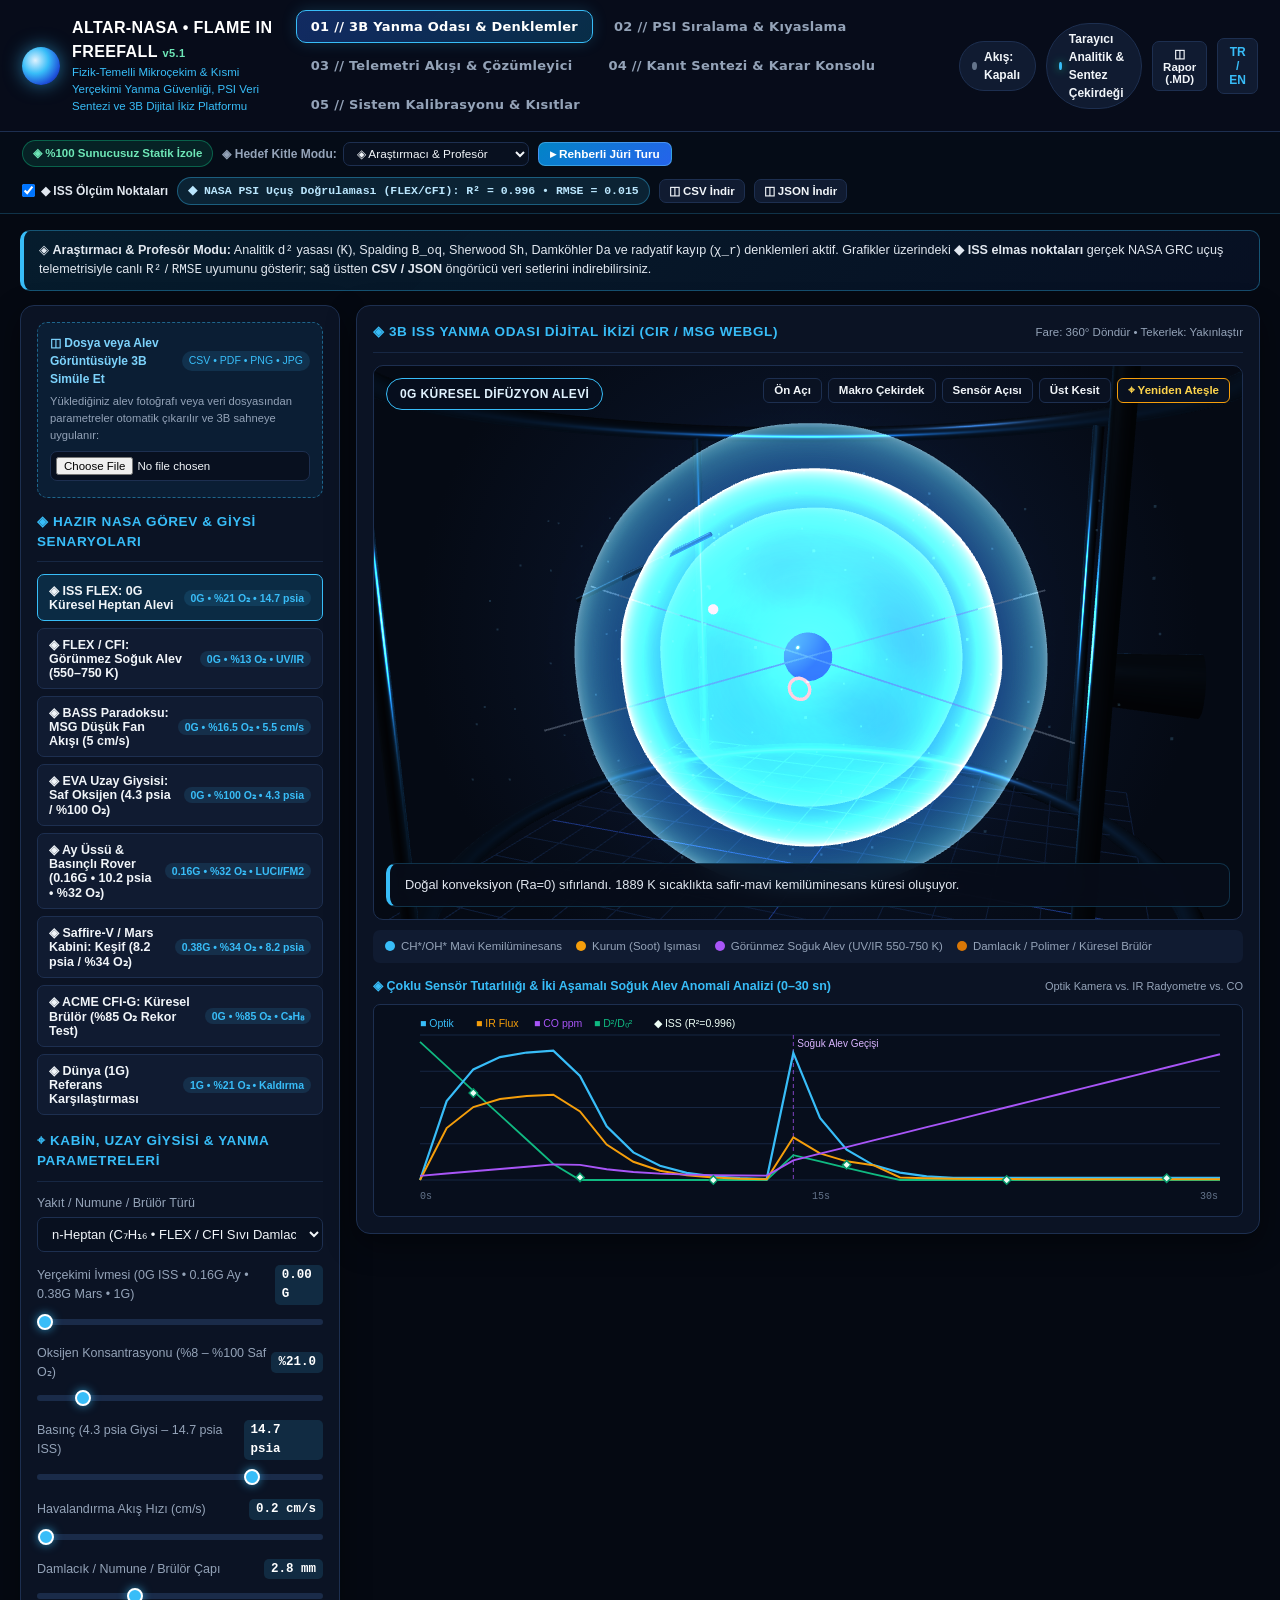
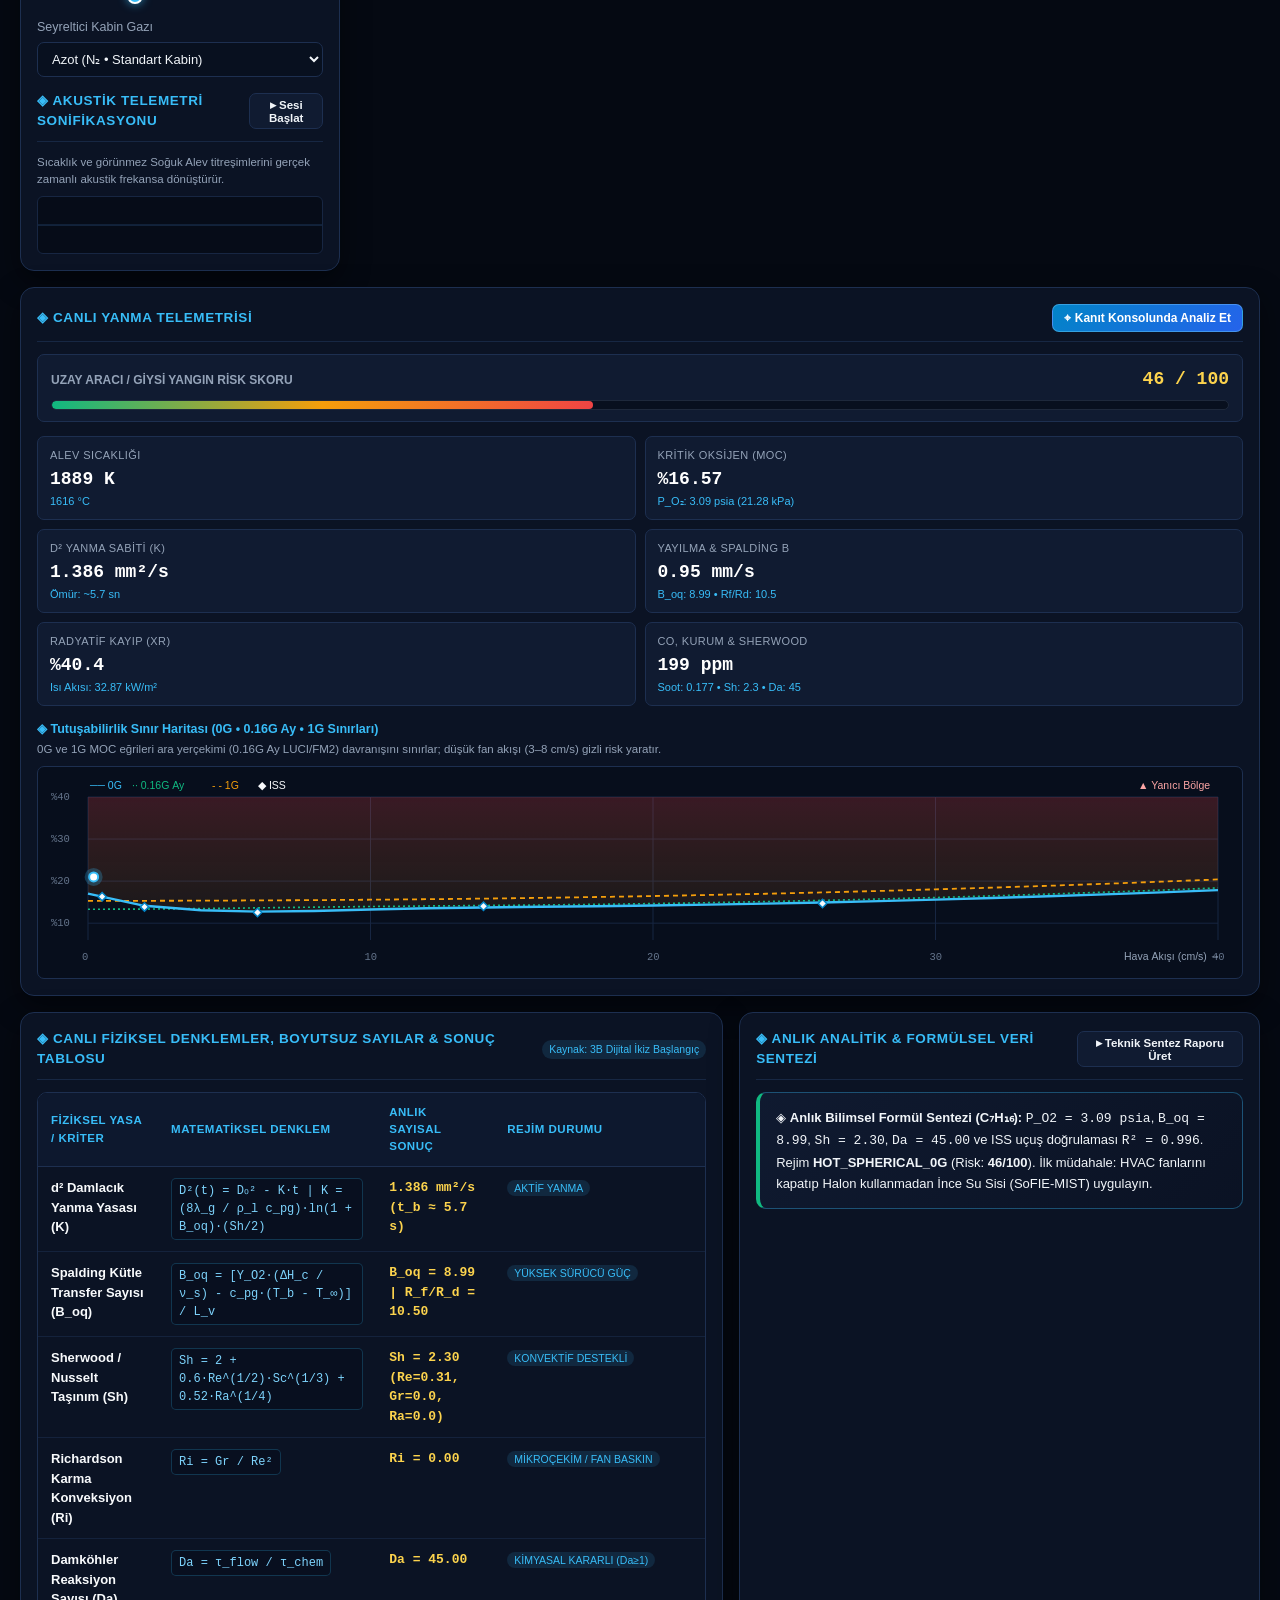
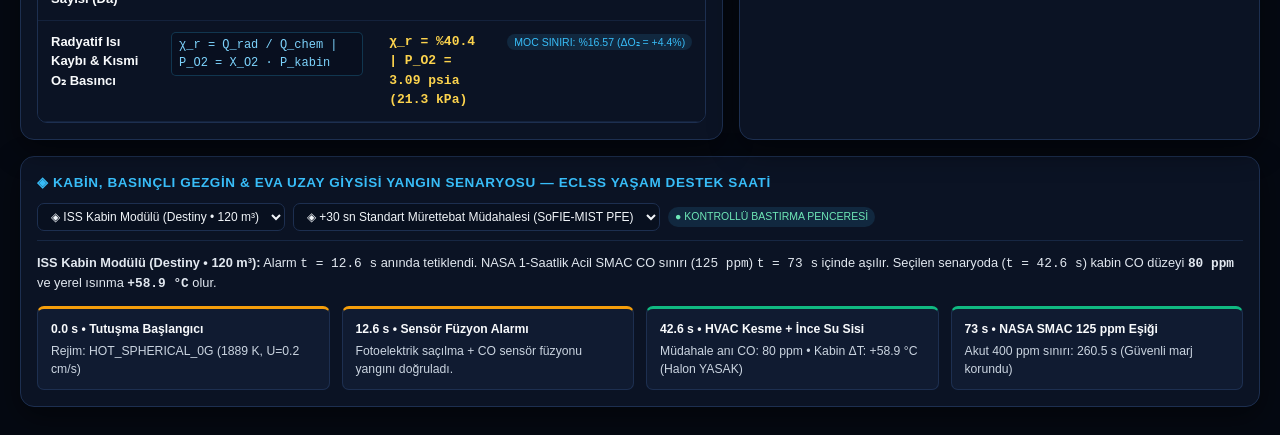
==== index.html @ 96803d91 "deploy(gh-pages): ALTAR-NASA v5.1 bug-free serverless web bundle (15-branch synthesis, GFM tables, l" ====
<!DOCTYPE html>
<html lang="tr">
<head>
    <meta charset="UTF-8" />
    <meta name="viewport" content="width=device-width, initial-scale=1.0" />
    <meta http-equiv="Content-Security-Policy" content="default-src 'self'; script-src 'self'; style-src 'self' 'unsafe-inline'; img-src 'self' data: blob:; media-src 'self' blob:; font-src 'self' data:; connect-src 'self' https://ntrs.nasa.gov https://osdr.nasa.gov https://generativelanguage.googleapis.com https://openrouter.ai; object-src 'none'; base-uri 'self'; form-action 'self';" />
    <link rel="icon" href="./nasa_flame.ico" />
    <title>ALTAR-NASA • Flame in Freefall v5.1 | Zero-Trust Microgravity Combustion &amp; PSI Analytics Suite</title>
    <link rel="stylesheet" href="./css/mission_control.css" />
</head>
<body>

    <!-- ==================== ÜST GÖREV KONTROL ÇUBUĞU ==================== -->
    <header class="top-header">
        <div class="brand-group">
            <div class="brand-orb"></div>
            <div class="brand-titles">
                <h1>ALTAR-NASA • FLAME IN FREEFALL <span style="font-size:11px; color:#6ee7b7; font-weight:700;">v5.1</span></h1>
                <p id="lbl-brand-sub" data-i18n="brand_sub">Fizik-Temelli Mikroçekim &amp; Kısmi Yerçekimi Yanma Güvenliği, PSI Veri Sentezi ve 3B Dijital İkiz Platformu</p>
            </div>
        </div>

        <nav class="nav-tabs" role="tablist">
            <button class="nav-tab active" data-tab="tab-lab" id="nav-lab" data-i18n="nav_lab">01 // 3B Yanma Odası &amp; Denklemler</button>
            <button class="nav-tab" data-tab="tab-rank" id="nav-rank" data-i18n="nav_rank">02 // PSI Sıralama &amp; Kıyaslama</button>
            <button class="nav-tab" data-tab="tab-live" id="nav-live" data-i18n="nav_live">03 // Telemetri Akışı &amp; Çözümleyici</button>
            <button class="nav-tab" data-tab="tab-copilot" id="nav-copilot" data-i18n="nav_copilot">04 // Kanıt Sentezi &amp; Karar Konsolu</button>
            <button class="nav-tab" data-tab="tab-settings" id="nav-settings" data-i18n="nav_settings">05 // Sistem Kalibrasyonu &amp; Kısıtlar</button>
        </nav>

        <div class="header-actions">
            <div class="status-pill" id="header-stream-pill" title="Continuous Live Telemetry Stream Status">
                <span class="status-dot" id="header-stream-dot" style="background:#64748b; box-shadow:none;"></span>
                <span id="header-stream-text">Akış: Hazır</span>
            </div>
            <div class="status-pill" id="header-engine-pill" title="Active Analytical Solver &amp; Synthesis Kernel Status">
                <span class="status-dot" id="header-status-dot"></span>
                <span id="header-engine-text">Çözücü Denetleniyor...</span>
            </div>
            <button class="btn-secondary" id="btn-export-report" style="padding: 5px 10px; font-size: 11.5px;" title="Bilimsel Görev &amp; Jüri Raporu İndir (.md)" data-i18n="btn_export_report">◫ Rapor (.MD)</button>
            <button class="lang-btn" id="btn-lang-toggle" title="Dil Değiştir / Switch Language (TR / EN)">TR / EN</button>
        </div>
    </header>

    <!-- ==================== v5.1 İZOLE GÜVENLİK, HEDEF KİTLE MODU, ISS R² & VERİ AYIKLAMA ALT ÇUBUĞU ==================== -->
    <div class="command-subbar">
        <div class="subbar-group">
            <span class="shield-pill" id="isolation-shield-pill" data-i18n="shield_badge">◈ %100 Sunucusuz Statik İzole</span>
            <label style="display:inline-flex; align-items:center; gap:6px; color:var(--text-muted); font-weight:600;">
                <span data-i18n="lbl_audience">◈ Hedef Kitle Modu:</span>
                <select class="nasa-select" id="sel-audience-mode" style="width:auto; padding:3px 9px; font-size:11.8px;">
                    <option value="researcher" data-tr="◈ Araştırmacı &amp; Profesör" data-en="◈ Researcher &amp; Professor">◈ Araştırmacı &amp; Profesör</option>
                    <option value="student" data-tr="◈ Lisans Öğrencisi" data-en="◈ Undergraduate Student">◈ Lisans Öğrencisi</option>
                    <option value="engineer" data-tr="◈ Uçuş Güvenlik Mühendisi" data-en="◈ Flight Safety Engineer">◈ Uçuş Güvenlik Mühendisi</option>
                </select>
            </label>
            <button class="btn-primary" id="btn-guided-tour" style="padding:4px 11px; font-size:11.8px;" data-i18n="btn_guided_tour">▸ Rehberli Jüri Turu</button>
        </div>

        <div class="subbar-group">
            <label style="display:inline-flex; align-items:center; gap:6px; cursor:pointer; color:#e2e8f0; font-weight:600;">
                <input type="checkbox" id="chk-flight-overlay" checked />
                <span data-i18n="chk_flight_pts">◆ ISS Ölçüm Noktaları</span>
            </label>
            <span class="validation-pill" id="flight-val-badge">◆ ISS R² = 0.988 • RMSE = 0.017</span>
            <button class="btn-secondary" id="btn-export-csv" style="padding:4px 9px; font-size:11.5px;" data-i18n="btn_export_csv">◫ CSV İndir</button>
            <button class="btn-secondary" id="btn-export-json" style="padding:4px 9px; font-size:11.5px;" data-i18n="btn_export_json">◫ JSON İndir</button>
        </div>
    </div>

    <!-- ==================== ANA İÇERİK KONTEYNERİ ==================== -->
    <main class="main-container">

        <!-- ================================================================
             SEKME 1: 3B ISS YANMA ODASI, KISMİ YERÇEKİMİ (LUCI/FM2) & CANLI FORMÜLLER
             ================================================================ -->
        <section class="tab-section active" id="tab-lab">
            <div class="audience-guide-banner" id="audience-guide-banner"></div>
            <div class="lab-grid">

                <!-- SOL SÜTUN: HIZLI DOSYA/RESİM -> 3B AKTARICI, SENARYOLAR & KAYDIRICILAR -->
                <div class="panel-box">
                    <div class="quick-ingest-box">
                        <div style="display:flex; justify-content:space-between; align-items:center; margin-bottom:5px;">
                            <strong style="font-size:12px; color:#7dd3fc;" data-i18n="quick_ingest_title">◫ Dosya veya Alev Görüntüsüyle 3B Simüle Et</strong>
                            <span class="preset-badge">CSV • PDF • PNG • JPG</span>
                        </div>
                        <p style="font-size:11.2px; color:var(--text-muted); margin-bottom:7px;" data-i18n="quick_ingest_desc">
                            Yüklediğiniz alev fotoğrafı veya veri dosyasından parametreler otomatik çıkarılır ve 3B sahneye uygulanır:
                        </p>
                        <input type="file" class="nasa-input" id="inp-quick-lab-media" accept="image/*,.csv,.json,.pdf,.txt,.md" style="padding:5px; font-size:11.5px;" />
                        <div id="quick-lab-media-status" style="font-size:11.2px; color:#6ee7b7; margin-top:5px;"></div>
                    </div>

                    <div class="panel-header">
                        <span class="panel-title" id="t-presets-title" data-i18n="presets_title">◈ Hazır NASA Görev &amp; Giysi Senaryoları</span>
                    </div>
                    <div class="preset-list" id="preset-buttons-container"></div>

                    <div class="panel-header" style="margin-top: 8px;">
                        <span class="panel-title" id="t-controls-title" data-i18n="controls_title">⌖ Kabin, Uzay Giysisi &amp; Yanma Parametreleri</span>
                    </div>

                    <div class="control-group">
                        <div class="control-label"><span id="lbl-fuel" data-i18n="lbl_fuel">Yakıt / Numune / Brülör Türü</span></div>
                        <select class="nasa-select" id="inp-fuel">
                            <option value="n_heptane" data-tr="n-Heptan (C₇H₁₆ • FLEX / CFI Sıvı Damlacık)" data-en="n-Heptane (C₇H₁₆ • FLEX / CFI Liquid Droplet)">n-Heptan (C₇H₁₆ • FLEX / CFI Sıvı Damlacık)</option>
                            <option value="methanol" data-tr="Metanol (CH₃OH • FLEX-2 Kurumsuz Damlacık)" data-en="Methanol (CH₃OH • FLEX-2 Soot-Free Droplet)">Metanol (CH₃OH • FLEX-2 Kurumsuz Damlacık)</option>
                            <option value="pmma" data-tr="PMMA Akrilik Çubuk (BASS / SoFIE Katı Polimer)" data-en="Cast PMMA Rod (BASS / SoFIE Solid Polymer)">PMMA Akrilik Çubuk (BASS / SoFIE Katı Polimer)</option>
                            <option value="sibal" data-tr="Sibal Kumaş Plaka (%75 Pamuk / %25 Cam • Saffire)" data-en="Sibal Cloth Slab (75% Cotton / 25% Glass • Saffire)">Sibal Kumaş Plaka (%75 Pamuk / %25 Cam • Saffire)</option>
                            <option value="nomex" data-tr="Nomex HT90-40 (EVA Uzay Giysisi &amp; BASS-II Kumaşı)" data-en="Nomex HT90-40 (EVA Spacesuit &amp; BASS-II Fabric)">Nomex HT90-40 (EVA Uzay Giysisi &amp; BASS-II Kumaşı)</option>
                            <option value="propane_cfig" data-tr="Propan Küresel Brülör (C₃H₈ • ACME CFI-G %85 O₂)" data-en="Propane Spherical Burner (C₃H₈ • ACME CFI-G 85% O₂)">Propan Küresel Brülör (C₃H₈ • ACME CFI-G %85 O₂)</option>
                            <option value="hydrogen" data-tr="Hidrojen Gaz Jeti (H₂ • ACME E-FIELD / SLISE)" data-en="Hydrogen Gas Jet (H₂ • ACME E-FIELD / SLISE)">Hidrojen Gaz Jeti (H₂ • ACME E-FIELD / SLISE)</option>
                        </select>
                    </div>

                    <div class="control-group">
                        <div class="control-label">
                            <span id="lbl-gravity" data-i18n="lbl_gravity">Yerçekimi İvmesi (0G ISS • 0.16G Ay • 0.38G Mars • 1G)</span>
                            <span class="control-val" id="val-gravity">0.00 G</span>
                        </div>
                        <input type="range" class="nasa-slider" id="inp-gravity" min="0" max="1.0" step="0.01" value="0.0" />
                    </div>

                    <div class="control-group">
                        <div class="control-label">
                            <span id="lbl-oxygen" data-i18n="lbl_oxygen">Oksijen Konsantrasyonu (%8 – %100 Saf O₂)</span>
                            <span class="control-val" id="val-oxygen">%21.0</span>
                        </div>
                        <input type="range" class="nasa-slider" id="inp-oxygen" min="8" max="100" step="0.5" value="21.0" />
                    </div>

                    <div class="control-group">
                        <div class="control-label">
                            <span id="lbl-pressure" data-i18n="lbl_pressure">Basınç (4.3 psia Giysi – 14.7 psia ISS)</span>
                            <span class="control-val" id="val-pressure">14.7 psia</span>
                        </div>
                        <input type="range" class="nasa-slider" id="inp-pressure" min="3.8" max="18.0" step="0.1" value="14.7" />
                    </div>

                    <div class="control-group">
                        <div class="control-label">
                            <span id="lbl-airflow" data-i18n="lbl_airflow">Havalandırma Akış Hızı (cm/s)</span>
                            <span class="control-val" id="val-airflow">0.2 cm/s</span>
                        </div>
                        <input type="range" class="nasa-slider" id="inp-airflow" min="0.0" max="40.0" step="0.2" value="0.2" />
                    </div>

                    <div class="control-group">
                        <div class="control-label">
                            <span id="lbl-droplet" data-i18n="lbl_droplet">Damlacık / Numune / Brülör Çapı</span>
                            <span class="control-val" id="val-droplet">2.8 mm</span>
                        </div>
                        <input type="range" class="nasa-slider" id="inp-droplet" min="1.2" max="6.0" step="0.2" value="2.8" />
                    </div>

                    <div class="control-group">
                        <div class="control-label"><span id="lbl-diluent" data-i18n="lbl_diluent">Seyreltici Kabin Gazı</span></div>
                        <select class="nasa-select" id="inp-diluent">
                            <option value="N2" data-tr="Azot (N₂ • Standart Kabin)" data-en="Nitrogen (N₂ • Standard Cabin)">Azot (N₂ • Standart Kabin)</option>
                            <option value="CO2" data-tr="Karbondioksit (CO₂ • Söndürme Seyreltmesi)" data-en="Carbon Dioxide (CO₂ • Suppression Diluent)">Karbondioksit (CO₂ • Söndürme Seyreltmesi)</option>
                            <option value="He" data-tr="Helyum (He • Yüksek Isıl Difüzyon)" data-en="Helium (He • High Thermal Diffusivity)">Helyum (He • Yüksek Isıl Difüzyon)</option>
                        </select>
                    </div>

                    <!-- AKUSTİK SONİFİKASYON PANELİ -->
                    <div class="panel-header" style="margin-top: 14px;">
                        <span class="panel-title" data-i18n="audio_title">◈ Akustik Telemetri Sonifikasyonu</span>
                        <button class="btn-secondary" id="btn-audio-toggle" style="padding: 4px 10px; font-size: 11.5px;" data-i18n="audio_start">▸ Sesi Başlat</button>
                    </div>
                    <p style="font-size: 11.5px; color: var(--text-muted);" data-i18n="audio_desc">
                        Sıcaklık ve görünmez Soğuk Alev titreşimlerini gerçek zamanlı akustik frekansa dönüştürür.
                    </p>
                    <canvas class="audio-scope" id="audio-scope-canvas"></canvas>
                </div>

                <!-- ORTA SÜTUN: 3 BOYUTLU WEBGL ISS CIR YANMA ODASI -->
                <div class="panel-box">
                    <div class="panel-header">
                        <span class="panel-title" id="t-3d-title" data-i18n="chamber_title">◈ 3B ISS Yanma Odası Dijital İkizi (CIR / MSG WebGL)</span>
                        <span style="font-size: 11.5px; color: var(--text-muted);" id="t-3d-hint" data-i18n="chamber_hint">Fare: 360° Döndür • Tekerlek: Yakınlaştır</span>
                    </div>

                    <div class="chamber-wrapper" id="chamber-viewport-wrap">
                        <div id="three-canvas-container"></div>

                        <div class="viewport-hud-top">
                            <div class="regime-pill" id="hud-regime-badge">0G KÜRESEL DİFÜZYON ALEVİ</div>
                            <div class="camera-toolbar">
                                <button class="cam-btn" data-cam="front" data-i18n="cam_front">Ön Açı</button>
                                <button class="cam-btn" data-cam="macro" data-i18n="cam_macro">Makro Çekirdek</button>
                                <button class="cam-btn" data-cam="sensors" data-i18n="cam_sensors">Sensör Açısı</button>
                                <button class="cam-btn" data-cam="top" data-i18n="cam_top">Üst Kesit</button>
                                <button class="cam-btn" id="btn-reignite" style="border-color:#f59e0b; color:#fcd34d;" data-i18n="cam_reignite">⌖ Yeniden Ateşle</button>
                            </div>
                        </div>

                        <div class="viewport-callout-bottom" id="hud-callout-summary">
                            Doğal konveksiyon sıfırlandı. Sıcak yanma gazları yükselemediği için yakıt damlacığı etrafında simetrik safir-mavi kemilüminesans küresi oluşuyor.
                        </div>
                    </div>

                    <div class="legend-strip">
                        <span class="legend-item"><span class="legend-dot" style="background:#38bdf8;"></span> <span data-i18n="leg_blue">CH*/OH* Mavi Kemilüminesans</span></span>
                        <span class="legend-item"><span class="legend-dot" style="background:#f59e0b;"></span> <span data-i18n="leg_soot">Kurum (Soot) Işıması</span></span>
                        <span class="legend-item"><span class="legend-dot" style="background:#a855f7;"></span> <span data-i18n="leg_cool">Görünmez Soğuk Alev (UV/IR 550-750 K)</span></span>
                        <span class="legend-item"><span class="legend-dot" style="background:#d97706;"></span> <span data-i18n="leg_geom">Damlacık / Polimer / Küresel Brülör</span></span>
                    </div>

                    <!-- NASA KISMİ YERÇEKİMİ (LUCI / FM2) VE EVA UZAY GİYSİSİ BİLİMSEL ŞEFFAFLIK BİLDİRİMİ -->
                    <div class="partial-g-notice" id="partial-g-banner"></div>

                    <!-- ÇOKLU SENSÖR TUTARLILIK GRAFİĞİ -->
                    <div style="margin-top: 14px;">
                        <div style="display:flex; justify-content:space-between; align-items:center;">
                            <span style="font-size:12.5px; font-weight:700; color:var(--accent-cyan);" data-i18n="chart_sensor_title">
                                ◈ Çoklu Sensör Tutarlılığı &amp; İki Aşamalı Soğuk Alev Anomali Analizi (0–30 sn)
                            </span>
                            <span style="font-size:11px; color:var(--text-muted);" data-i18n="chart_sensor_sub">Optik Kamera vs. IR Radyometre vs. CO</span>
                        </div>
                        <div class="chart-canvas-wrap">
                            <canvas class="sci-chart" id="chart-multisensor"></canvas>
                        </div>
                    </div>
                </div>

                <!-- SAĞ SÜTUN: ANLIK TELEMETRİ KARTLARI & MOC SINIR HARİTASI -->
                <div class="panel-box lab-right-col">
                    <div class="panel-header">
                        <span class="panel-title" data-i18n="tel_panel_title">◈ Canlı Yanma Telemetrisi</span>
                        <button class="btn-primary" id="btn-ai-interpret-sim" style="padding: 6px 11px; font-size: 12px;" data-i18n="btn_ai_interpret">
                            ⌖ Kanıt Konsolunda Analiz Et
                        </button>
                    </div>

                    <div class="risk-meter-box">
                        <div style="display:flex; justify-content:space-between; align-items:center;">
                            <span style="font-size:12px; font-weight:700; color:var(--text-muted);" data-i18n="lbl_risk_score">UZAY ARACI / GİYSİ YANGIN RİSK SKORU</span>
                            <span id="tel-risk-score" style="font-family:Consolas,monospace; font-size:18px; font-weight:800; color:#fcd34d;">42 / 100</span>
                        </div>
                        <div class="risk-bar-track">
                            <div class="risk-bar-fill" id="tel-risk-bar"></div>
                        </div>
                    </div>

                    <div class="telemetry-grid">
                        <div class="tel-card">
                            <div class="tel-label" data-i18n="card_temp">Alev Sıcaklığı</div>
                            <div class="tel-value" id="tel-temp">1999 K</div>
                            <div class="tel-sub" id="tel-temp-c">1726 °C</div>
                        </div>
                        <div class="tel-card">
                            <div class="tel-label" data-i18n="card_moc">Kritik Oksijen (MOC)</div>
                            <div class="tel-value" id="tel-moc">%16.4</div>
                            <div class="tel-sub" id="tel-po2">P_O₂: 3.09 psia</div>
                        </div>
                        <div class="tel-card">
                            <div class="tel-label" data-i18n="card_kburn">D² Yanma Sabiti (K)</div>
                            <div class="tel-value" id="tel-kburn">0.74 mm²/s</div>
                            <div class="tel-sub" id="tel-lifetime">Ömür: ~10.5 sn</div>
                        </div>
                        <div class="tel-card">
                            <div class="tel-label" data-i18n="card_spread">Yayılma &amp; Spalding B</div>
                            <div class="tel-value" id="tel-spread">0.55 mm/s</div>
                            <div class="tel-sub" id="tel-radius">B_oq: 6.2 • Rf/Rd: 5.4</div>
                        </div>
                        <div class="tel-card">
                            <div class="tel-label" data-i18n="card_rad">Radyatif Kayıp (χr)</div>
                            <div class="tel-value" id="tel-radloss">%21.0</div>
                            <div class="tel-sub" id="tel-flux">Isı Akısı: 28.4 kW/m²</div>
                        </div>
                        <div class="tel-card">
                            <div class="tel-label" data-i18n="card_co">CO, Kurum &amp; Sherwood</div>
                            <div class="tel-value" id="tel-co">145 ppm</div>
                            <div class="tel-sub" id="tel-soot">Soot: 0.18 • Sh: 2.08</div>
                        </div>
                    </div>

                    <div style="margin-top: 10px;">
                        <div style="display:flex; justify-content:space-between; align-items:center;">
                            <span style="font-size:12.5px; font-weight:700; color:var(--accent-cyan);" data-i18n="chart_moc_title">
                                ◈ Tutuşabilirlik Sınır Haritası (0G • 0.16G Ay • 1G Sınırları)
                            </span>
                        </div>
                        <p style="font-size:11.5px; color:var(--text-muted); margin-top:2px;" data-i18n="chart_moc_desc">
                            0G ve 1G MOC eğrileri ara yerçekimi (0.16G Ay LUCI/FM2) davranışını sınırlar; düşük fan akışı (3–8 cm/s) gizli risk yaratır.
                        </p>
                        <div class="chart-canvas-wrap">
                            <canvas class="sci-chart" id="chart-flammability"></canvas>
                        </div>
                    </div>
                </div>

            </div>

            <!-- ALT BÖLÜM: ANLIK DEĞİŞEN BİLİMSEL DENKLEM SONUÇ TABLOSU VE CANLI ANALİTİK VERİ SENTEZİ -->
            <div class="lab-bottom-grid">
                <div class="panel-box">
                    <div class="panel-header">
                        <span class="panel-title" data-i18n="formula_table_title">◈ Canlı Fiziksel Denklemler, Boyutsuz Sayılar &amp; Sonuç Tablosu</span>
                        <span class="preset-badge" id="formula-active-source-badge">Kaynak: 3B Dijital İkiz</span>
                    </div>
                    <div class="nasa-table-wrap">
                        <table class="nasa-table">
                            <thead>
                                <tr>
                                    <th data-i18n="th_law">Fiziksel Yasa / Kriter</th>
                                    <th data-i18n="th_eq">Matematiksel Denklem</th>
                                    <th data-i18n="th_val">Anlık Sayısal Sonuç</th>
                                    <th data-i18n="th_status">Rejim Durumu</th>
                                </tr>
                            </thead>
                            <tbody id="formula-results-tbody"></tbody>
                        </table>
                    </div>
                </div>

                <div class="panel-box">
                    <div class="panel-header">
                        <span class="panel-title" data-i18n="live_synthesis_title">◈ Anlık Analitik &amp; Formülsel Veri Sentezi</span>
                        <button class="btn-secondary" id="btn-deep-ai-from-formula" style="padding:4px 10px; font-size:11.5px;" data-i18n="btn_full_ai_report">
                            ▸ Teknik Sentez Raporu Üret
                        </button>
                    </div>
                    <div class="live-formula-commentary" id="live-formula-ai-box">
                        Veriler ve boyutsuz taşınım denklemleri yükleniyor...
                    </div>
                </div>
            </div>

            <!-- v5.1 KABİN / BASINÇLI GEZGİN / EVA UZAY GİYSİSİ YANGIN SENARYOSU VE MÜDAHALE ZAMAN ÇİZELGESİ -->
            <div class="panel-box cabin-timeline-panel" id="cabin-timeline-panel">
                <div class="panel-header" style="flex-wrap:wrap; gap:10px;">
                    <span class="panel-title" data-i18n="cabin_clock_title">◈ Kabin, Basınçlı Gezgin &amp; EVA Uzay Giysisi Yangın Senaryosu — ECLSS Yaşam Destek Saati</span>
                    <div style="display:flex; gap:8px; align-items:center; flex-wrap:wrap;">
                        <select class="nasa-select" id="sel-habitat-volume" style="width:auto; padding:5px 9px; font-size:12px;">
                            <option value="iss_module" data-tr="◈ ISS Kabin Modülü (Destiny • 120 m³)" data-en="◈ ISS Cabin Module (Destiny • 120 m³)">◈ ISS Kabin Modülü (Destiny • 120 m³)</option>
                            <option value="lunar_hab" data-tr="◈ Artemis Ay Yüzey Üssü (45 m³)" data-en="◈ Artemis Lunar Surface Hab (45 m³)">◈ Artemis Ay Yüzey Üssü (45 m³)</option>
                            <option value="lunar_rover" data-tr="◈ Basınçlı Ay Gezgini / Rover (14 m³)" data-en="◈ Pressurized Lunar Rover (14 m³)">◈ Basınçlı Ay Gezgini / Rover (14 m³)</option>
                            <option value="eva_suit" data-tr="◈ EVA Uzay Giysisi İç Hacmi (0.18 m³)" data-en="◈ EVA Spacesuit Free Volume (0.18 m³)">◈ EVA Uzay Giysisi İç Hacmi (0.18 m³)</option>
                        </select>
                        <select class="nasa-select" id="sel-crew-response" style="width:auto; padding:5px 9px; font-size:12px;">
                            <option value="10" data-tr="▸ +10 sn Hızlı Müdahale (Otomatik HVAC Kesme + Su Sisi)" data-en="▸ +10 s Rapid Action (Auto HVAC Cut + Water Mist)">▸ +10 sn Hızlı Müdahale (Otomatik HVAC Kesme + Su Sisi)</option>
                            <option value="30" selected data-tr="◈ +30 sn Standart Mürettebat Müdahalesi (SoFIE-MIST PFE)" data-en="◈ +30 s Standard Crew Action (SoFIE-MIST PFE)">◈ +30 sn Standart Mürettebat Müdahalesi (SoFIE-MIST PFE)</option>
                            <option value="60" data-tr="◆ +60 sn Gecikmeli Müdahale" data-en="◆ +60 s Delayed Crew Response">◆ +60 sn Gecikmeli Müdahale</option>
                            <option value="999" data-tr="▲ Müdahalesiz Serbest Yanma (Worst-Case)" data-en="▲ Unmitigated Free Burn (Worst-Case)">▲ Müdahalesiz Serbest Yanma (Worst-Case)</option>
                        </select>
                        <span class="preset-badge" id="cabin-severity-badge">● HESAPLANIYOR</span>
                    </div>
                </div>
                <div id="cabin-timeline-summary" style="font-size:12.8px; color:#e2e8f0; margin-bottom:6px;"></div>
                <div class="milestone-grid" id="cabin-milestones-grid"></div>
            </div>
        </section>

        <!-- ================================================================
             SEKME 2: FİZİK-TEMELLİ DENEY SIRALAMA, DONANIM FİLTRESİ, DENEY İÇİ TESTLER & DÜNYA TRANSFERİ
             ================================================================ -->
        <section class="tab-section" id="tab-rank">
            <div class="panel-box">
                <div class="ranking-toolbar">
                    <div>
                        <h2 style="font-size:16px; color:#ffffff;" data-i18n="rank_main_title">◈ Fizik-Temelli NASA PSI Yanma Araştırmaları Sıralama, Donanım &amp; Karşılaştırma Matrisi</h2>
                        <p style="font-size:12.5px; color:var(--text-muted);" data-i18n="rank_main_desc">
                            Uzay aracı, uzay istasyonu, EVA uzay giysisi, Ay/Mars üsleri ve basınçlı gezginler için en kritik 15 NASA PSI soruşturmasını termodinamik yakınlık ve TF-IDF ile sıralar, özetler ve kıyaslar.
                        </p>
                    </div>
                    <div style="display:flex; gap:8px; flex-wrap:wrap; align-items:center;">
                        <input type="text" class="nasa-input" id="inp-rank-query" data-i18n-placeholder="rank_placeholder" placeholder="Örn: soğuk alev, CFI-G %85 O2, DAFT toz, SPICE, rover..." style="width:290px;" />
                        <button class="btn-primary" id="btn-run-rank" data-i18n="btn_rerank">⌖ Yeniden Sırala</button>
                        <button class="btn-secondary" id="btn-compare-selected" data-i18n="btn_compare">◈ Seçilenleri Kıyasla</button>
                    </div>
                </div>

                <!-- DONANIM RAF FİLTRE ÇUBUĞU (CIR/MDCA vs MSG/SPICE vs CYGNUS vs CABIN/DAFT) -->
                <div class="hw-filter-bar" id="hw-filter-container">
                    <span style="font-size:12px; font-weight:700; color:var(--accent-cyan); margin-right:4px;" data-i18n="lbl_hw_filter">◈ Uzay Donanım Mimarisi:</span>
                    <button class="hw-filter-btn active" data-hw="ALL" data-i18n="hw_all">Tümü (15 PSI Soruşturması)</button>
                    <button class="hw-filter-btn" data-hw="CIR" data-i18n="hw_cir">◈ ISS CIR / MDCA &amp; ACME</button>
                    <button class="hw-filter-btn" data-hw="MSG" data-i18n="hw_msg">◈ ISS MSG Fan Kanalı (SPICE/BASS/SLISE)</button>
                    <button class="hw-filter-btn" data-hw="CYGNUS" data-i18n="hw_cygnus">◈ Cygnus Otonom Aracı (Saffire)</button>
                    <button class="hw-filter-btn" data-hw="CABIN" data-i18n="hw_cabin">◈ Kabin Duman &amp; Toz (SAME / DAFT)</button>
                </div>

                <!-- NASA RESMİ KAPSAM SINIRI DİPNOTU (ROKET MOTORLARI VS KABİN GÜVENLİĞİ) -->
                <div class="scope-footnote-banner" data-i18n="psi_rocket_scope_note">
                    ◆ <strong>NASA PSI Kapsam Notu:</strong> Roket motorları ve iticilerdeki yüksek gaz hızları yanmayı etkili biçimde yerçekiminden bağımsız kıldığından PSI veritabanı mürettebat kabinleri, uzay giysileri ve yüzey habitatlarındaki yangın güvenliğine odaklanır.
                </div>

                <div class="nasa-table-wrap">
                    <table class="nasa-table">
                        <thead>
                            <tr>
                                <th style="width:40px;" data-i18n="th_sel">Seç</th>
                                <th style="width:50px;" data-i18n="th_rank">Sıra</th>
                                <th style="width:130px;" data-i18n="th_prog">Program &amp; Donanım</th>
                                <th data-i18n="th_exp_detail">Hedefler, Numune/Brülör Şekli, Sensörler &amp; Bulgular</th>
                                <th style="width:148px;" data-i18n="th_cond">Test Koşulları</th>
                                <th style="width:132px;" data-i18n="th_prio">Termodinamik &amp; TF-IDF Skoru</th>
                                <th style="width:142px;" data-i18n="th_evid">Kanıt &amp; Varyasyon</th>
                            </tr>
                        </thead>
                        <tbody id="ranking-tbody"></tbody>
                    </table>
                </div>

                <!-- SORUŞTURMA İÇİ TEST VARYASYONLARI -->
                <div class="intra-runs-box" id="intra-runs-section">
                    <div class="panel-header" style="margin-bottom:8px;">
                        <span class="panel-title" id="intra-runs-title">◈ Soruşturma İçi Test Varyasyonları: Aynı Soruşturmadaki Testler Nasıl Farklıydı ve Nasıl Aynıydı?</span>
                        <span class="preset-badge" id="intra-runs-badge">PSI-FLEX-01</span>
                    </div>
                    <p style="font-size:12px; color:var(--text-muted);" id="intra-runs-sub" data-i18n="intra_runs_hint">
                        Yukarıdaki tablodan herhangi bir deneyin <strong>"◈ Test Varyasyonları"</strong> butonuna tıklayarak aynı donanım içindeki testlerin hangi değişkenlerle farklılaştığını inceleyin:
                    </p>
                    <div class="intra-runs-grid" id="intra-runs-cards"></div>
                </div>

                <!-- YAN YANA DENEY KARŞILAŞTIRMA MATRİSİ -->
                <div id="comparison-section" style="margin-top: 20px;">
                    <div class="panel-header">
                        <span class="panel-title" data-i18n="cmp_section_title">◈ Farklı Soruşturmalar Arası Benzerlik &amp; Farklılık Karşılaştırması</span>
                    </div>
                    <div id="comparison-synthesis-banner" style="padding:11px 14px; background:rgba(14,165,233,0.12); border:1px solid rgba(56,189,248,0.35); border-radius:8px; font-size:13px;"></div>
                    <div class="compare-cards-grid" id="comparison-cards-container"></div>
                </div>

                <!-- UZAYDAN DÜNYA'YA YANGIN GÜVENLİĞİ TRANSFER MATRİSİ -->
                <div style="margin-top: 22px;">
                    <div class="panel-header">
                        <span class="panel-title" data-i18n="earth_section_title">◈ PSI Verilerinin Dünya'daki Yangın Güvenliği Uygulamaları (Su Sisi • Duman Algılama • İtfaiye Teçhizatı)</span>
                    </div>
                    <div class="transfer-grid" id="earth-transfer-container"></div>
                </div>
            </div>
        </section>

        <!-- ================================================================
             SEKME 3: SÜREKLİ TELEMETRİ AKIŞI, CANLI NASA API VE ÇOK MODLU ÇÖZÜMLEYİCİ
             ================================================================ -->
        <section class="tab-section" id="tab-live">

            <!-- ÜST TAM GENİŞLİK PANEL: SÜREKLİ CANLI WEB VERİ AKIŞI -->
            <div class="panel-box" id="continuous-stream-panel" style="margin-bottom: 16px;">
                <div class="panel-header">
                    <span class="panel-title" data-i18n="stream_panel_title">◈ Sürekli Canlı Telemetri Akışı &amp; Otonom Simülasyon Besleyici</span>
                    <span class="preset-badge" id="stream-state-badge">Kapalı (Hazır)</span>
                </div>
                <p style="font-size:12.5px; color:var(--text-muted); margin-bottom:12px;" data-i18n="stream_panel_desc">
                    Seçtiğiniz NASA veri tabanından (NTRS / OSDR-PSI) veya özel bir web sitesi / JSON / CSV telemetri URL'sinden belirlediğiniz aralıklarla kesintisiz veri çeker; veriler değiştikçe 3B simülasyonu, grafikleri ve sonuç tablolarını anlık olarak günceller.
                </p>

                <div style="display:grid; grid-template-columns: 220px 1fr 140px auto auto; gap:8px; align-items:center; flex-wrap:wrap;">
                    <select class="nasa-select" id="sel-stream-source">
                        <option value="ntrs" data-tr="◈ NASA NTRS Canlı Akışı" data-en="◈ NASA NTRS Live Stream">◈ NASA NTRS Canlı Akışı</option>
                        <option value="osdr" data-tr="◈ NASA OSDR / PSI Veri Akışı" data-en="◈ NASA OSDR / PSI Data Stream">◈ NASA OSDR / PSI Veri Akışı</option>
                        <option value="custom_url" data-tr="◈ Özel Web / JSON / CSV URL" data-en="◈ Custom Web / JSON / CSV URL">◈ Özel Web / JSON / CSV URL</option>
                    </select>
                    <input type="text" class="nasa-input" id="inp-stream-target" value="auto" data-i18n-placeholder="stream_target_ph" placeholder="Sorgu ('auto' = tüm NASA deneylerini döngüsel tarar) veya https://... URL girin" />
                    <select class="nasa-select" id="sel-stream-interval">
                        <option value="15" data-tr="Her 15 Saniye" data-en="Every 15 Seconds">Her 15 Saniye</option>
                        <option value="25" selected data-tr="Her 25 Saniye" data-en="Every 25 Seconds">Her 25 Saniye</option>
                        <option value="45" data-tr="Her 45 Saniye" data-en="Every 45 Seconds">Her 45 Saniye</option>
                        <option value="90" data-tr="Her 90 Saniye" data-en="Every 90 Seconds">Her 90 Saniye</option>
                    </select>
                    <button class="btn-primary" id="btn-stream-toggle" data-i18n="btn_stream_start">▸ Sürekli Akışı Başlat</button>
                    <button class="btn-secondary" id="btn-stream-poll-now" data-i18n="btn_stream_now">⌖ Şimdi Çek</button>
                </div>

                <div style="margin-top:10px; display:flex; align-items:center; justify-content:space-between; flex-wrap:wrap; gap:10px;">
                    <label style="display:inline-flex; align-items:center; gap:8px; font-size:12.5px; cursor:pointer; color:#e2e8f0;">
                        <input type="checkbox" id="chk-stream-autosync" checked />
                        <span data-i18n="chk_stream_sync">◈ Web'den yeni veri geldikçe 3B Yanma Odası, Grafikler ve Sonuç Tablolarını Anlık Senkronize Et</span>
                    </label>
                    <span id="stream-meta-info" style="font-size:11.5px; color:var(--text-muted);" data-i18n="stream_not_started">Henüz akış döngüsü başlatılmadı.</span>
                </div>

                <div id="stream-events-box" style="margin-top:12px; max-height:230px; overflow-y:auto;"></div>
            </div>

            <div class="two-col-grid">

                <!-- SOL: MANUEL CANLI NASA NTRS & OSDR/PSI ARAMA -->
                <div class="panel-box">
                    <div class="panel-header">
                        <span class="panel-title" data-i18n="live_search_title">◈ Canlı NASA NTRS &amp; OSDR/PSI Veri Tabanı Sorgusu</span>
                        <span class="preset-badge" id="live-api-badge">Hazır</span>
                    </div>
                    <p style="font-size:12.5px; color:var(--text-muted); margin-bottom:12px;" data-i18n="live_search_desc">
                        Doğrudan resmi ntrs.nasa.gov ve osdr.nasa.gov REST API uç noktalarından gerçek zamanlı bilimsel rapor, özet ve deney kayıtlarını sorgulayın.
                    </p>
                    <div style="display:flex; gap:8px; margin-bottom:14px; flex-wrap:wrap;">
                        <input type="text" class="nasa-input" id="inp-live-nasa-q" value="FLEX microgravity droplet cool flame" style="flex:1; min-width:220px;" />
                        <select class="nasa-select" id="sel-live-source" style="width:170px;">
                            <option value="ntrs" data-tr="NASA NTRS Makaleleri" data-en="NASA NTRS Papers">NASA NTRS Makaleleri</option>
                            <option value="osdr" data-tr="NASA OSDR / PSI Veri" data-en="NASA OSDR / PSI Datasets">NASA OSDR / PSI Veri</option>
                        </select>
                        <button class="btn-primary" id="btn-fetch-nasa-live" data-i18n="btn_fetch_live">▸ Canlı Çek</button>
                    </div>

                    <div style="display:flex; gap:6px; flex-wrap:wrap; margin-bottom:12px;">
                        <button class="btn-secondary quick-ntrs-btn" data-q="Saffire spacecraft fire">Saffire</button>
                        <button class="btn-secondary quick-ntrs-btn" data-q="BASS-II solid combustion microgravity">BASS-II</button>
                        <button class="btn-secondary quick-ntrs-btn" data-q="FLEX droplet cool flame">FLEX / CFI</button>
                        <button class="btn-secondary quick-ntrs-btn" data-q="SoFIE solid fuel ignition">SoFIE</button>
                        <button class="btn-secondary quick-ntrs-btn" data-q="ACME E-FIELD CFI-G microgravity">ACME / CFI-G</button>
                        <button class="btn-secondary quick-ntrs-btn" data-q="DAFT smoke aerosol microgravity">DAFT / SAME</button>
                    </div>

                    <div id="live-nasa-results-list" style="max-height:460px; overflow-y:auto;"></div>
                </div>

                <!-- SAĞ: ÇOK MODLU DOSYA (.PDF/.CSV/.JSON/.TXT), ALEV RESMİ (.PNG/.JPG) & WEB ÇÖZÜMLEYİCİ -->
                <div class="panel-box">
                    <div class="panel-header">
                        <span class="panel-title" data-i18n="ingest_panel_title">◫ Çok Modlu Dosya, Alev Görüntüsü &amp; Web Telemetri Çözümleyici</span>
                    </div>
                    <p style="font-size:12.5px; color:var(--text-muted); margin-bottom:12px;" data-i18n="ingest_panel_desc">
                        Alev fotoğraflarını (.png, .jpg, .webp), bilimsel veri tablolarını (.csv, .json, .pdf, .txt) veya makale bağlantılarını yükleyin; çıkarılan parametreler 3B odaya ve vektör indeksine aktarılır.
                    </p>

                    <div class="control-group">
                        <div class="control-label"><span data-i18n="lbl_scrape_url">Bilimsel Web Sayfası / JSON / CSV / PDF URL Çözümle</span></div>
                        <div style="display:flex; gap:8px;">
                            <input type="text" class="nasa-input" id="inp-scrape-url" placeholder="https://ntrs.nasa.gov/citations/20140010282" />
                            <button class="btn-secondary" id="btn-scrape-url" data-i18n="btn_scrape_url">Çözümle &amp; 3B'ye Aktar</button>
                        </div>
                    </div>

                    <div class="control-group" style="margin-top:14px;">
                        <div class="control-label"><span data-i18n="lbl_choose_file">Yerel Veri Dosyası veya Alev Görüntüsü Seç (.png, .jpg, .csv, .json, .pdf, .txt)</span></div>
                        <input type="file" class="nasa-input" id="inp-doc-file" accept="image/*,.pdf,.txt,.csv,.json,.md" />
                        <label style="display:inline-flex; align-items:center; gap:7px; font-size:12px; color:#cbd5e1; margin-top:7px; cursor:pointer;">
                            <input type="checkbox" id="chk-media-autosync" checked />
                            <span data-i18n="chk_media_sync">Çıkarılan verileri otomatik olarak 3B Yanma Odası ve Tablolara uygula</span>
                        </label>
                        <button class="btn-primary" id="btn-upload-doc" style="margin-top:8px; width:100%;" data-i18n="btn_upload_doc">
                            ▸ Dosya / Görüntüyü Analiz Et, 3B Odaya &amp; Vektör İndeksine Aktar
                        </button>
                    </div>

                    <div id="media-analysis-result-box"></div>

                    <div class="panel-header" style="margin-top:16px;">
                        <span class="panel-title" data-i18n="rag_test_title">⌖ Semantik Vektör Korpusu Sorgusu</span>
                    </div>
                    <div style="display:flex; gap:8px; margin-bottom:10px;">
                        <input type="text" class="nasa-input" id="inp-rag-search" data-i18n-placeholder="rag_search_ph" placeholder="Vektör korpusunda kavram ara (TR veya EN)..." />
                        <button class="btn-secondary" id="btn-rag-search" data-i18n="btn_rag_search">Sorgula</button>
                    </div>
                    <div id="rag-search-results" style="max-height:200px; overflow-y:auto;"></div>
                </div>

            </div>
        </section>

        <!-- ================================================================
             SEKME 4: KANIT SENTEZİ & KARAR DESTEK KONSOLU
             ================================================================ -->
        <section class="tab-section" id="tab-copilot">
            <div class="copilot-layout">

                <!-- SOL: HAZIR MÜHENDİSLİK ANALİZ PROTOKOLLERİ VE ÇOK MODLU BAĞLAM EKLEME -->
                <div class="panel-box">
                    <div class="panel-header">
                        <span class="panel-title" data-i18n="copilot_tasks_title">◈ Hazır Mühendislik Analiz Protokolleri</span>
                    </div>
                    <div class="preset-list">
                        <button class="preset-btn copilot-prompt-btn" data-prompt-tr="Mevcut 3B yanma odası telemetrisini ve boyutsuz sayıları (K, B_oq, Sh, Ra, Ri, Da, χ_r, MOC) formüllerle analiz et; en yakın NASA PSI deneylerini sıralayarak uzay aracı yangın güvenliği ve Dünya transferi önerilerini sun." data-prompt-en="Analyze my active 3D combustion chamber telemetry and dimensionless numbers (K, B_oq, Sh, Ra, Ri, Da, χ_r, MOC) using governing equations; rank matching NASA PSI investigations and provide spacecraft fire safety & Earth transfer insights.">
                            <span data-i18n="cp_btn_1">◈ Aktif 3B &amp; Denklemleri Kanıtlarla Sentezle</span>
                        </button>
                        <button class="preset-btn copilot-prompt-btn" data-prompt-tr="EVA uzay giysisi (4.3 psia, %100 O2), Ay Üssü / Basınçlı Gezgin (10.2 psia, %32 O2) ve ACME CFI-G (%85 O2) atmosferlerini standart ISS atmosferiyle (14.7 psia, %21 O2) kısmi oksijen basıncı ve yanıcılık riski açısından kıyasla." data-prompt-en="Compare EVA Spacesuit (4.3 psia, 100% O2), Lunar Base / Pressurized Rover (10.2 psia, 32% O2), and ACME CFI-G (85% O2) atmospheres against standard ISS air (14.7 psia, 21% O2) in terms of P_O2, pre-breathe tradeoffs, and flame spread.">
                            <span data-i18n="cp_btn_2">◈ Uzay Giysisi (%100 O₂) &amp; Ay Gezgini Kıyasla</span>
                        </button>
                        <button class="preset-btn copilot-prompt-btn" data-prompt-tr="NASA PSI veritabanında kısmi yerçekimi (Ay 0.16G ve Mars 0.38G) verilerinin mevcut durumunu, beklenen LUCI ve FM2 deneylerini, 0G-1G sınırlandırma (bounding) yöntemini ve ACME E-FIELD iyon rüzgarı taklidini açıkla." data-prompt-en="Explain the current partial-gravity (Lunar 0.16G & Martian 0.38G) data gap in NASA PSI, upcoming LUCI and FM2 experiments, how 0G and 1G bound intermediate flammability, and ACME E-FIELD ionic-wind emulation.">
                            <span data-i18n="cp_btn_3">◈ Kısmi Yerçekimi (LUCI/FM2 &amp; E-FIELD) Analizi</span>
                        </button>
                        <button class="preset-btn copilot-prompt-btn" data-prompt-tr="FLEX, CFI ve ACME CFI-G deneylerindeki görünmez Soğuk Alev (Cool Flame) rejimini, radyatif kayıp kesri (χ_r) ve DAFT/SAME toz-duman ayrımı sensör mimarisiyle açıkla." data-prompt-en="Explain invisible Cool Flame NTC regimes across FLEX, CFI, and ACME CFI-G via radiative loss χ_r, alongside DAFT/SAME multi-channel smoke vs. lunar-dust sensor discrimination.">
                            <span data-i18n="cp_btn_4">◈ Görünmez Soğuk Alev &amp; DAFT Duman/Toz Sensörü</span>
                        </button>
                        <button class="preset-btn copilot-prompt-btn" data-prompt-tr="İnsanlı uzay araçlarında Halon 1301 neden yasaktır? SoFIE-MIST ince su sisi, HVAC kapatma protokolü ve NASA teknolojilerinin Dünya'daki itfaiyeci giysileri, hava tankları ve duman dedektörlerine katkılarını açıkla." data-prompt-en="Why is Halon 1301 strictly banned in crewed spacecraft? Compare SoFIE-MIST fine water mist and HVAC shutoff, and detail NASA spinoffs to terrestrial smoke detectors, firefighter turnout gear, and SCBA air tanks.">
                            <span data-i18n="cp_btn_5">◈ Su Sisi (SoFIE-MIST) &amp; İtfaiye Teknoloji Transferi</span>
                        </button>
                    </div>

                    <div class="panel-header" style="margin-top:14px;">
                        <span class="panel-title" data-i18n="copilot_attach_title">◫ Analize Dosya veya Alev Görüntüsü Bağla</span>
                    </div>
                    <p style="font-size:11.5px; color:var(--text-muted); margin-bottom:6px;" data-i18n="copilot_attach_desc">
                        Alev fotoğrafı (.png/.jpg) veya veri dosyası (.csv/.pdf/.json/.txt) seçtiğinizde hem 3B simülasyon güncellenir hem de denklemlerle sentezlenir:
                    </p>
                    <input type="file" class="nasa-input" id="inp-chat-image" accept="image/*,.csv,.json,.pdf,.txt,.md" />
                    <div id="chat-image-status" style="font-size:11.5px; color:var(--accent-emerald); margin-top:6px;"></div>

                    <div style="margin-top:14px; display:flex; align-items:center; gap:8px;">
                        <input type="checkbox" id="chk-deep-6stage" checked />
                        <label for="chk-deep-6stage" style="font-size:12px; color:var(--text-main); cursor:pointer;" data-i18n="chk_6stage">
                            ◈ 6-Katmanlı Denklem &amp; NASA-STD-6001B Halon Denetçisi Aktif
                        </label>
                    </div>
                </div>

                <!-- SAĞ: KANIT SENTEZİ VE KARAR DESTEK PENCERESİ -->
                <div class="chat-window">
                    <div class="chat-topbar">
                        <div style="display:flex; align-items:center; gap:8px;">
                            <span style="font-size:12px; font-weight:700; color:var(--accent-cyan);" data-i18n="lbl_active_engine">◈ Aktif Sentez Çekirdeği:</span>
                            <select class="nasa-select" id="sel-copilot-provider" style="min-width:340px; max-width:410px; width:auto; padding:5px 10px; font-size:12px;">
                                <option value="auto" data-tr="◈ Otomatik (Analitik Fizik + Aktif Çıkarım Çekirdeği)" data-en="◈ Auto (Analytical Solver + Active Inference Kernel)">◈ Otomatik (Analitik Fizik + Aktif Çıkarım Çekirdeği)</option>
                                <option value="ollama" data-tr="◈ Yerel Çevrimdışı Ollama (Derin Uzay Otonom Modu)" data-en="◈ Local Offline Ollama (Deep-Space Autonomous Mode)">◈ Yerel Çevrimdışı Ollama (Derin Uzay Otonom Modu)</option>
                                <option value="antigravity" data-tr="◈ Yerel Sistem Çıkarım Köprüsü (CLI / SDK)" data-en="◈ Local System Inference Bridge (CLI / SDK)">◈ Yerel Sistem Çıkarım Köprüsü (CLI / SDK)</option>
                                <option value="gemini" data-tr="◈ Google Gemini Bulut Geçidi (REST)" data-en="◈ Google Gemini Cloud Gateway (REST)">◈ Google Gemini Bulut Geçidi (REST)</option>
                                <option value="openrouter" data-tr="◈ OpenRouter Çoklu-Model Geçidi" data-en="◈ OpenRouter Multi-Model Gateway">◈ OpenRouter Çoklu-Model Geçidi</option>
                            </select>
                        </div>
                        <div style="display:flex; align-items:center; gap:8px;">
                            <span style="font-size:11.5px; color:var(--text-muted);" id="copilot-live-context-tag" data-i18n="copilot_ctx_tag">
                                Canlı 3B Telemetri + 15 PSI Deneyi + Denklem Bağlamı Aktif
                            </span>
                            <button class="btn-secondary" id="btn-clear-chat" style="padding:4px 9px; font-size:11px;" data-i18n="btn_clear_chat">✕ Sıfırla</button>
                        </div>
                    </div>

                    <div class="chat-messages" id="chat-messages-box">
                        <div class="msg-bubble msg-ai console-readiness-card" id="welcome-ai-bubble">
                            <h3 data-i18n="welcome_title">◈ ALTAR-NASA // KANIT SENTEZİ VE KARAR DESTEK KONSOLU [v5.1]</h3>
                            <div class="console-readiness-grid">
                                <div class="console-kv-item">
                                    <div class="console-kv-label" data-i18n="kv_solver_lbl">SAYISAL ÇÖZÜCÜ</div>
                                    <div class="console-kv-val" data-i18n="kv_solver_val">d² • B_oq • Sh • Da • MOC [AKTİF]</div>
                                </div>
                                <div class="console-kv-item">
                                    <div class="console-kv-label" data-i18n="kv_corpus_lbl">REFERANS KORPUSU</div>
                                    <div class="console-kv-val">15 NASA PSI + NTRS + OSDR</div>
                                </div>
                                <div class="console-kv-item">
                                    <div class="console-kv-label" data-i18n="kv_auditor_lbl">GÜVENLİK DENETÇİSİ</div>
                                    <div class="console-kv-val">NASA-STD-6001B • SMAC 125 ppm</div>
                                </div>
                            </div>
                            <p data-i18n="welcome_p1">
                                Telemetri bağlamı kilitlendi. Bu konsol; aktif 3B yanma odası durum vektörünü, boyutsuz taşınım sayılarını, ISS uçuş doğrulama kalıntılarını (R² / RMSE) ve 15 doğrulanmış NASA PSI soruşturmasını deterministik fizik çözücü ve çevrimdışı/hibrit çıkarım katmanlarıyla sentezler.
                            </p>
                            <p style="margin-top:6px;" data-i18n="welcome_p2">
                                Uzay istasyonları (ISS), EVA uzay giysileri (%100 O₂ @ 4.3 psia), Ay/Mars yüzey habitatları ve basınçlı gezginler (10.2 psia) için rejim sınırları, soğuk alev anomalileri ve SoFIE-MIST söndürme protokollerini sorgulayabilirsiniz.
                            </p>
                        </div>
                    </div>

                    <div class="chat-input-bar">
                        <input type="text" class="nasa-input" id="inp-chat-msg" data-i18n-placeholder="chat_input_ph" placeholder="Mikroçekim yanma denklemleri, EVA giysisi/Ay gezgini rejimi veya NASA PSI kanıt sorgusu girin..." />
                        <button class="btn-danger" id="btn-cancel-chat" style="display:none;" data-i18n="btn_stop_chat">■ Durdur</button>
                        <button class="btn-primary" id="btn-send-chat" data-i18n="btn_send_chat">Analizi Çalıştır ▸</button>
                    </div>
                </div>

            </div>
        </section>

        <!-- ================================================================
             SEKME 5: SİSTEM KALİBRASYONU, DOĞRULAMA KISITLARI VE ÇEVRİMDIŞI ÇIKARIM
             ================================================================ -->
        <section class="tab-section" id="tab-settings">
            <div class="settings-grid">

                <!-- ÜST TAM GENİŞLİK MODÜL: NASA-STD-6001B & PSI FİZİKSEL DOĞRULAMA KISITLARI MATRİSİ -->
                <div class="panel-box" style="grid-column: 1 / -1;">
                    <div class="panel-header">
                        <span class="panel-title" data-i18n="set_card3_title">◈ NASA-STD-6001B &amp; PSI Fiziksel Doğrulama Kısıtları Matrisi (CON-01 .. CON-09)</span>
                        <span class="preset-badge" data-i18n="con_enforced_badge">ZORUNLU DENETİM AKTİF</span>
                    </div>
                    <p style="font-size:12.5px; color:var(--text-muted); margin-bottom:12px;" data-i18n="set_card3_desc">
                        Aşağıdaki taşınım yasaları, boyutsuz rejim sınırları ve uçuş güvenliği kısıtları analitik fizik çekirdeği ve tüm kanıt sentez katmanlarında zorunlu olarak denetlenmektedir:
                    </p>
                    <div id="directives-list-container"></div>
                </div>

                <!-- ORTA SOL MODÜL: SAYISAL ÇÖZÜCÜ KALİBRASYONU & SENTEZ ÇEKİRDEĞİ SEÇİMİ -->
                <div class="panel-box">
                    <div class="panel-header">
                        <span class="panel-title" data-i18n="set_card1_title">◈ Sayısal Çözücü Kalibrasyonu &amp; Sentez Çekirdeği</span>
                        <button class="btn-secondary" id="btn-refresh-ollama" style="padding:4px 10px; font-size:11.5px;" data-i18n="btn_check_all">⌖ Durumu Denetle</button>
                    </div>

                    <div class="solver-spec-grid">
                        <div class="solver-spec-card">
                            <div class="spec-k" data-i18n="spec_k1">ANALİTİK TAŞINIM ÇÖZÜCÜ</div>
                            <div class="spec-v">d² • B_oq • Sh • Da • χ_r</div>
                        </div>
                        <div class="solver-spec-card">
                            <div class="spec-k" data-i18n="spec_k2">ISS UÇUŞ KALİBRASYONU</div>
                            <div class="spec-v">R² = 0.988 • RMSE = 0.017</div>
                        </div>
                        <div class="solver-spec-card">
                            <div class="spec-k" data-i18n="spec_k3">ZERO-TRUST SOKET SINIRI</div>
                            <div class="spec-v">127.0.0.1 Loopback • CSRF</div>
                        </div>
                        <div class="solver-spec-card">
                            <div class="spec-k" data-i18n="spec_k4">ECLSS GÜVENLİK STANDARDI</div>
                            <div class="spec-v">NASA-STD-6001B • SMAC 125 ppm</div>
                        </div>
                    </div>

                    <div class="control-group">
                        <div class="control-label"><span data-i18n="lbl_def_provider">Varsayılan Kanıt Sentez Çekirdeği</span></div>
                        <select class="nasa-select" id="cfg-active-provider">
                            <option value="auto" data-tr="◈ Otomatik (Analitik Fizik + Aktif Çıkarım Çekirdeği)" data-en="◈ Auto (Analytical Solver + Active Inference Kernel)">◈ Otomatik (Analitik Fizik + Aktif Çıkarım Çekirdeği)</option>
                            <option value="ollama" data-tr="◈ Yerel Çevrimdışı Ollama (Derin Uzay Otonom Modu)" data-en="◈ Local Offline Ollama (Deep-Space Autonomous Mode)">◈ Yerel Çevrimdışı Ollama (Derin Uzay Otonom Modu)</option>
                            <option value="antigravity" data-tr="◈ Yerel Sistem Çıkarım Köprüsü (CLI / SDK)" data-en="◈ Local System Inference Bridge (CLI / SDK)">◈ Yerel Sistem Çıkarım Köprüsü (CLI / SDK)</option>
                            <option value="gemini" data-tr="◈ Google Gemini Bulut Geçidi (REST)" data-en="◈ Google Gemini Cloud Gateway (REST)">◈ Google Gemini Bulut Geçidi (REST)</option>
                            <option value="openrouter" data-tr="◈ OpenRouter Çoklu-Model Geçidi" data-en="◈ OpenRouter Multi-Model Gateway">◈ OpenRouter Çoklu-Model Geçidi</option>
                            <option value="custom" data-tr="◈ Özel OpenAI-Uyumlu Kurumsal Uç Nokta" data-en="◈ Custom OpenAI-Compatible Endpoint">◈ Özel OpenAI-Uyumlu Kurumsal Uç Nokta</option>
                        </select>
                    </div>

                    <div class="control-group">
                        <div class="control-label">
                            <span data-i18n="lbl_agy_model">Yerel Sistem CLI Çıkarım Köprüsü &amp; Model Profili</span>
                            <span class="control-val" id="agy-cli-badge">Denetleniyor</span>
                        </div>
                        <select class="nasa-select" id="cfg-agy-model">
                            <option value="gemini-3.8-flash-high">Gemini 3.8 Flash (High) — Bilimsel Sentez</option>
                        </select>
                    </div>
                </div>

                <!-- ORTA SAĞ MODÜL: YEREL ÇEVRİMDIŞI OLLAMA MERKEZİ VE CANLI DOĞRULAMA TESTİ -->
                <div class="panel-box">
                    <div class="panel-header">
                        <span class="panel-title" data-i18n="set_ollama_hub_title">◈ Yerel Çevrimdışı Çıkarım Merkezi (Derin Uzay Otonom Modu)</span>
                    </div>

                    <div class="control-group">
                        <div class="control-label"><span data-i18n="lbl_ollama_host">Yerel Ollama Sunucu Adresi</span></div>
                        <input type="text" class="nasa-input" id="cfg-ollama-host" value="http://127.0.0.1:11434" />
                    </div>

                    <div class="control-group">
                        <div class="control-label">
                            <span data-i18n="lbl_ollama_model">Yüklü Yerel Çevrimdışı Model</span>
                            <span class="control-val" id="ollama-online-badge">Denetleniyor</span>
                        </div>
                        <select class="nasa-select" id="cfg-ollama-model">
                            <option value="auto">Otomatik (Önerilen NASA Modeli)</option>
                        </select>
                    </div>

                    <div class="control-group" style="margin-top:10px;">
                        <div class="control-label"><span data-i18n="lbl_ollama_pull">Yeni Yerel Model İndir veya Bellek (VRAM/RAM) Boşalt</span></div>
                        <div style="display:flex; gap:8px;">
                            <input type="text" class="nasa-input" id="inp-ollama-pull" placeholder="qwen2.5:3b / llava" />
                            <button class="btn-secondary" id="btn-ollama-pull" data-i18n="btn_pull">İndir</button>
                            <button class="btn-secondary" id="btn-ollama-unload" title="RAM/VRAM Boşalt" data-i18n="btn_unload">✕ Boşalt</button>
                        </div>
                    </div>

                    <div style="margin-top:12px; padding-top:10px; border-top:1px solid var(--border-subtle);">
                        <button class="btn-secondary" id="btn-test-provider" style="width:100%; justify-content:center;" data-i18n="btn_test_provider">
                            ▸ Aktif Sentez Çekirdeğini Bilimsel Doğrulama İle Test Et
                        </button>
                        <div id="provider-test-output" style="font-size:12px; color:#93c5fd; margin-top:8px;"></div>
                    </div>
                </div>

                <!-- ALT KAPALI AKORDEON: HARİCİ BULUT ÇIKARIM GEÇİDİ, KİMLİK KASASI VE RAPORLAMA BİÇİMİ -->
                <details class="nasa-accordion" id="ext-gateway-accordion">
                    <summary>
                        <span>
                            <span class="acc-chevron">▸</span>
                            <span data-i18n="set_card2_title">Gelişmiş Harici Bulut Çıkarım Geçidi, Kimlik Doğrulama Kasası &amp; Raporlama Biçimi (İsteğe Bağlı)</span>
                        </span>
                        <span class="preset-badge" data-i18n="acc_opt_badge">OPSİYONEL • YEREL KASA</span>
                    </summary>

                    <div class="nasa-accordion-body">
                        <div class="panel-box" style="margin:0;">
                            <p style="font-size:12px; color:var(--text-muted); margin-bottom:12px;" data-i18n="set_card2_desc">
                                Harici bulut geçidi kimlik bilgileri asla kaynak koda veya çalıştırılabilir pakete gömülmez; yalnızca yerel kullanıcı kasasında (%APPDATA%\AltarNasa\config.json) saklanır.
                            </p>

                            <div class="control-group">
                                <div class="control-label">
                                    <span data-i18n="lbl_gemini_key">Google Gemini REST Geçit Anahtarı (GEMINI_API_KEY)</span>
                                    <span id="st-gemini-key" style="font-size:11px;"></span>
                                </div>
                                <input type="password" class="nasa-input" id="cfg-gemini-key" placeholder="AIzaSy..." />
                            </div>

                            <div class="control-group">
                                <div class="control-label"><span data-i18n="lbl_gemini_model">Google Gemini Model Tanımlayıcısı</span></div>
                                <input type="text" class="nasa-input" id="cfg-gemini-model" value="gemini-2.5-flash" />
                            </div>

                            <div class="control-group">
                                <div class="control-label">
                                    <span data-i18n="lbl_agy_key">Yerel CLI Köprüsü Yedek Geçit Anahtarı (CLI Aktifse Gerekmez)</span>
                                    <span id="st-agy-sdk" style="font-size:11px; color:var(--accent-cyan);"></span>
                                </div>
                                <input type="password" class="nasa-input" id="cfg-antigravity-key" placeholder="Optional Local Bridge Token..." />
                            </div>

                            <div class="control-group">
                                <div class="control-label"><span data-i18n="lbl_or_key">OpenRouter Geçit Anahtarı (OPENROUTER_API_KEY)</span></div>
                                <input type="password" class="nasa-input" id="cfg-openrouter-key" placeholder="sk-or-v1-..." />
                            </div>

                            <div class="control-group">
                                <div class="control-label"><span data-i18n="lbl_or_model">OpenRouter Model Tanımlayıcısı</span></div>
                                <input type="text" class="nasa-input" id="cfg-openrouter-model" value="google/gemini-2.0-flash-exp:free" />
                            </div>
                        </div>

                        <div class="panel-box" style="margin:0; display:flex; flex-direction:column; justify-content:space-between;">
                            <div>
                                <div class="control-group">
                                    <div class="control-label"><span data-i18n="lbl_custom_gw">Özel OpenAI-Uyumlu Kurumsal Uç Nokta &amp; Anahtar (İsteğe Bağlı)</span></div>
                                    <div style="display:grid; grid-template-columns:1fr 1fr 110px; gap:6px;">
                                        <input type="text" class="nasa-input" id="cfg-custom-url" placeholder="https://api.example.com/v1" />
                                        <input type="password" class="nasa-input" id="cfg-custom-key" placeholder="Auth Token" />
                                        <input type="text" class="nasa-input" id="cfg-custom-model" placeholder="Model" />
                                    </div>
                                </div>

                                <div class="control-group" style="margin-top:14px;">
                                    <div class="control-label"><span data-i18n="lbl_extra_dir">Özel Birim &amp; Raporlama Biçimi Kısıtları (İsteğe Bağlı)</span></div>
                                    <textarea class="nasa-textarea" id="cfg-extra-directives" rows="4" data-i18n-placeholder="extra_dir_ph" placeholder="Örn: Teknik sentez çıktılarında her zaman kPa biriminin yanında psia karşılığını da raporla..."></textarea>
                                    <button class="btn-secondary" id="btn-save-directives" style="margin-top:8px;" data-i18n="btn_save_dir">▸ Raporlama Biçimi Kısıtlarını Güncelle</button>
                                </div>
                            </div>

                            <button class="btn-primary" id="btn-save-config" style="width:100%; margin-top:14px;" data-i18n="btn_save_cfg">
                                ◈ Tüm Kalibrasyon ve Geçit Yapılandırmasını Kaydet
                            </button>
                        </div>
                    </div>
                </details>

            </div>
        </section>

    </main>

    <!-- v5.1 İNTERAKTİF REHBERLİ JÜRİ SUNUM TURU HUD KARTI -->
    <div class="guided-tour-hud" id="guided-tour-hud">
        <div style="display:flex; justify-content:space-between; align-items:center; margin-bottom:6px;">
            <span class="preset-badge" id="tour-step-badge">Adım 1 / 5</span>
            <button class="btn-secondary" id="btn-tour-close" style="padding:2px 8px; font-size:11px;" data-i18n="btn_tour_end">✕ Bitir</button>
        </div>
        <div style="font-size:13.8px; font-weight:700; color:#38bdf8; margin-bottom:5px;" id="tour-step-title"></div>
        <div style="font-size:12.4px; color:#e2e8f0; line-height:1.55; margin-bottom:10px;" id="tour-step-body"></div>
        <div style="display:flex; justify-content:flex-end; gap:8px;">
            <button class="btn-primary" id="btn-tour-next" style="padding:5px 12px; font-size:12px;" data-i18n="btn_tour_next">Sonraki Adım ▸</button>
        </div>
    </div>

    <div class="toast-banner" id="app-toast"></div>

    <!-- YEREL PAKETLENMİŞ THREE.JS (ÇEVRİMDIŞI %100 ÇALIŞIR) VE UYGULAMA MODÜLLERİ -->
    <script src="./js/vendor/three.min.js"></script>
    <script src="./js/three_chamber_3d.js"></script>
    <script src="./js/charts_and_audio.js"></script>
    <script src="./js/serverless_kernel.js"></script>
    <script src="./js/app_controller.js"></script>
</body>
</html>
---- css/mission_control.css ----
/* ============================================================================
   ALTAR-NASA: Flame in Freefall — Mission Control Web Dashboard Stylesheet
   Net, yüksek kontrastlı, göz yormayan ve %100 duyarlı (responsive) tasarım.
   ============================================================================ */

:root {
    --bg-deep: #050912;
    --bg-panel: #0b1324;
    --bg-card: #101b31;
    --bg-card-hover: #152340;
    --bg-input: #08101f;
    --border-subtle: #1d2f50;
    --border-highlight: #2d4a7c;
    --text-main: #f1f5f9;
    --text-muted: #94a3b8;
    --text-dim: #64748b;
    --accent-cyan: #38bdf8;
    --accent-blue: #2563eb;
    --accent-emerald: #10b981;
    --accent-amber: #f59e0b;
    --accent-red: #ef4444;
    --accent-violet: #a855f7;
    --radius-lg: 14px;
    --radius-md: 10px;
    --radius-sm: 7px;
    --shadow-soft: 0 10px 30px rgba(0, 0, 0, 0.45);
}

* {
    box-sizing: border-box;
    margin: 0;
    padding: 0;
}

html, body {
    background-color: var(--bg-deep);
    color: var(--text-main);
    font-family: "Segoe UI", -apple-system, BlinkMacSystemFont, Roboto, Helvetica, Arial, sans-serif;
    font-size: 14px;
    line-height: 1.5;
    min-height: 100vh;
    overflow-x: hidden;
}

/* Custom Scrollbar */
::-webkit-scrollbar {
    width: 8px;
    height: 8px;
}
::-webkit-scrollbar-track {
    background: var(--bg-deep);
}
::-webkit-scrollbar-thumb {
    background: #1e3356;
    border-radius: 4px;
}
::-webkit-scrollbar-thumb:hover {
    background: var(--accent-cyan);
}

/* ======================== TOP HEADER BAR ======================== */
.top-header {
    position: sticky;
    top: 0;
    z-index: 100;
    display: flex;
    align-items: center;
    justify-content: space-between;
    gap: 16px;
    padding: 10px 22px;
    background: rgba(8, 14, 28, 0.92);
    backdrop-filter: blur(14px);
    border-bottom: 1px solid var(--border-subtle);
}

.brand-group {
    display: flex;
    align-items: center;
    gap: 12px;
}

.brand-orb {
    width: 38px;
    height: 38px;
    border-radius: 50%;
    background: radial-gradient(circle at 35% 35%, #e0f2fe 0%, #38bdf8 38%, #1d4ed8 72%, #09152b 100%);
    box-shadow: 0 0 18px rgba(56, 189, 248, 0.55);
    flex-shrink: 0;
}

.brand-titles h1 {
    font-size: 16px;
    font-weight: 700;
    letter-spacing: 0.4px;
    color: #ffffff;
}

.brand-titles p {
    font-size: 11.5px;
    color: var(--accent-cyan);
    font-weight: 500;
}

/* Main Navigation Tabs */
.nav-tabs {
    display: flex;
    align-items: center;
    gap: 6px;
    flex-wrap: wrap;
}

.nav-tab {
    background: transparent;
    color: var(--text-muted);
    border: 1px solid transparent;
    padding: 8px 14px;
    border-radius: var(--radius-md);
    font-size: 13px;
    font-weight: 600;
    cursor: pointer;
    transition: all 0.2s cubic-bezier(0.22, 1, 0.36, 1);
    display: inline-flex;
    align-items: center;
    gap: 7px;
}

.nav-tab:hover {
    color: var(--text-main);
    background: rgba(56, 189, 248, 0.08);
    border-color: rgba(56, 189, 248, 0.22);
}

.nav-tab.active {
    color: #ffffff;
    background: linear-gradient(135deg, rgba(37, 99, 235, 0.35), rgba(14, 165, 233, 0.22));
    border-color: var(--accent-cyan);
    box-shadow: 0 0 15px rgba(56, 189, 248, 0.18);
}

.header-actions {
    display: flex;
    align-items: center;
    gap: 10px;
}

.status-pill {
    display: inline-flex;
    align-items: center;
    gap: 7px;
    padding: 6px 12px;
    border-radius: 999px;
    background: var(--bg-card);
    border: 1px solid var(--border-subtle);
    font-size: 12px;
    font-weight: 600;
    color: var(--text-main);
    cursor: pointer;
}

.status-dot {
    width: 8px;
    height: 8px;
    border-radius: 50%;
    background: var(--accent-emerald);
    box-shadow: 0 0 8px var(--accent-emerald);
}

.lang-btn {
    background: var(--bg-card);
    color: var(--accent-cyan);
    border: 1px solid var(--border-subtle);
    padding: 6px 11px;
    border-radius: var(--radius-sm);
    font-size: 12px;
    font-weight: 700;
    cursor: pointer;
    transition: 0.18s;
}
.lang-btn:hover {
    border-color: var(--accent-cyan);
    background: var(--bg-card-hover);
}

/* ======================== TAB VIEWS ======================== */
.main-container {
    max-width: 1780px;
    margin: 0 auto;
    padding: 16px 20px 32px;
}

.tab-section {
    display: none;
    animation: fadeSlideIn 0.26s cubic-bezier(0.22, 1, 0.36, 1);
}

.tab-section.active {
    display: block;
}

@keyframes fadeSlideIn {
    from { opacity: 0; transform: translateY(6px); }
    to { opacity: 1; transform: translateY(0); }
}

/* ======================== TAB 1: 3D LAB GRID ======================== */
.lab-grid {
    display: grid;
    grid-template-columns: 340px minmax(480px, 1fr) 410px;
    gap: 16px;
    align-items: start;
}

@media (max-width: 1420px) {
    .lab-grid {
        grid-template-columns: 320px 1fr;
    }
    .lab-right-col {
        grid-column: 1 / -1;
    }
}

@media (max-width: 980px) {
    .lab-grid {
        grid-template-columns: 1fr;
    }
}

.panel-box {
    background: var(--bg-panel);
    border: 1px solid var(--border-subtle);
    border-radius: var(--radius-lg);
    padding: 16px;
    box-shadow: var(--shadow-soft);
}

.panel-header {
    display: flex;
    align-items: center;
    justify-content: space-between;
    margin-bottom: 12px;
    padding-bottom: 9px;
    border-bottom: 1px solid rgba(29, 47, 80, 0.7);
}

.panel-title {
    font-size: 13.5px;
    font-weight: 700;
    text-transform: uppercase;
    letter-spacing: 0.6px;
    color: var(--accent-cyan);
    display: flex;
    align-items: center;
    gap: 7px;
}

/* Preset Buttons */
.preset-list {
    display: flex;
    flex-direction: column;
    gap: 7px;
    margin-bottom: 16px;
}

.preset-btn {
    display: flex;
    align-items: center;
    justify-content: space-between;
    gap: 8px;
    width: 100%;
    text-align: left;
    background: var(--bg-card);
    color: var(--text-main);
    border: 1px solid var(--border-subtle);
    border-radius: var(--radius-sm);
    padding: 8px 11px;
    font-size: 12.5px;
    font-weight: 600;
    cursor: pointer;
    transition: all 0.18s ease;
}

.preset-btn:hover {
    border-color: var(--accent-cyan);
    background: var(--bg-card-hover);
    transform: translateX(2px);
}

.preset-btn.active {
    border-color: var(--accent-cyan);
    background: rgba(14, 165, 233, 0.16);
}

.preset-badge {
    font-size: 10.5px;
    color: var(--accent-cyan);
    background: rgba(56, 189, 248, 0.12);
    padding: 2px 7px;
    border-radius: 99px;
    white-space: nowrap;
}

/* Controls & Sliders */
.control-group {
    margin-bottom: 13px;
}

.control-label {
    display: flex;
    justify-content: space-between;
    align-items: center;
    font-size: 12.5px;
    color: var(--text-muted);
    margin-bottom: 5px;
    font-weight: 500;
}

.control-val {
    font-family: Consolas, "Courier New", monospace;
    font-size: 12.5px;
    font-weight: 700;
    color: #ffffff;
    background: rgba(56, 189, 248, 0.14);
    padding: 1px 7px;
    border-radius: 5px;
}

select.nasa-select, input.nasa-input, textarea.nasa-textarea {
    width: 100%;
    background: var(--bg-input);
    color: var(--text-main);
    border: 1px solid var(--border-subtle);
    border-radius: var(--radius-sm);
    padding: 8px 10px;
    font-size: 13px;
    outline: none;
    transition: border-color 0.18s;
}

select.nasa-select:focus, input.nasa-input:focus, textarea.nasa-textarea:focus {
    border-color: var(--accent-cyan);
}

input[type="range"].nasa-slider {
    -webkit-appearance: none;
    appearance: none;
    width: 100%;
    height: 6px;
    border-radius: 4px;
    background: #1a2b49;
    outline: none;
    cursor: pointer;
}

input[type="range"].nasa-slider::-webkit-slider-thumb {
    -webkit-appearance: none;
    appearance: none;
    width: 16px;
    height: 16px;
    border-radius: 50%;
    background: var(--accent-cyan);
    border: 2px solid #ffffff;
    box-shadow: 0 0 10px rgba(56, 189, 248, 0.7);
    transition: transform 0.15s;
}

input[type="range"].nasa-slider::-webkit-slider-thumb:hover {
    transform: scale(1.18);
}

/* ======================== 3D CHAMBER VIEWPORT ======================== */
.chamber-wrapper {
    position: relative;
    width: 100%;
    height: 555px;
    border-radius: var(--radius-md);
    overflow: hidden;
    background: radial-gradient(circle at 50% 48%, #0d1b36 0%, #050a14 75%);
    border: 1px solid var(--border-subtle);
}

.chamber-wrapper.uv-mode {
    border-color: var(--accent-violet);
    box-shadow: inset 0 0 42px rgba(168, 85, 247, 0.26);
}

#three-canvas-container {
    width: 100%;
    height: 100%;
    cursor: grab;
}
#three-canvas-container:active {
    cursor: grabbing;
}

/* Top HUD inside 3D Viewport */
.viewport-hud-top {
    position: absolute;
    top: 12px;
    left: 12px;
    right: 12px;
    display: flex;
    justify-content: space-between;
    align-items: flex-start;
    gap: 10px;
    pointer-events: none;
}

.regime-pill {
    pointer-events: auto;
    padding: 6px 13px;
    border-radius: 99px;
    font-size: 12px;
    font-weight: 700;
    letter-spacing: 0.4px;
    background: rgba(8, 16, 32, 0.86);
    border: 1px solid var(--accent-cyan);
    color: #e0f2fe;
    backdrop-filter: blur(8px);
}

.regime-pill.cool-flame {
    border-color: var(--accent-violet);
    color: #f3e8ff;
    background: rgba(46, 16, 101, 0.82);
}

.regime-pill.extinguished {
    border-color: var(--text-dim);
    color: var(--text-muted);
}

.camera-toolbar {
    pointer-events: auto;
    display: flex;
    gap: 6px;
    flex-wrap: wrap;
}

.cam-btn {
    background: rgba(11, 19, 36, 0.85);
    color: var(--text-main);
    border: 1px solid var(--border-subtle);
    padding: 5px 10px;
    border-radius: 6px;
    font-size: 11.5px;
    font-weight: 600;
    cursor: pointer;
    backdrop-filter: blur(6px);
    transition: 0.16s;
}
.cam-btn:hover {
    border-color: var(--accent-cyan);
    color: var(--accent-cyan);
}

/* Bottom Human Callout Banner inside 3D Viewport */
.viewport-callout-bottom {
    position: absolute;
    bottom: 12px;
    left: 12px;
    right: 12px;
    padding: 11px 15px;
    border-radius: var(--radius-md);
    background: rgba(7, 13, 26, 0.88);
    border-left: 4px solid var(--accent-cyan);
    border-top: 1px solid rgba(56, 189, 248, 0.22);
    border-right: 1px solid rgba(56, 189, 248, 0.22);
    border-bottom: 1px solid rgba(56, 189, 248, 0.22);
    backdrop-filter: blur(10px);
    font-size: 12.8px;
    color: #e2e8f0;
    pointer-events: none;
}

.legend-strip {
    display: flex;
    flex-wrap: wrap;
    gap: 14px;
    margin-top: 10px;
    padding: 8px 12px;
    border-radius: var(--radius-sm);
    background: var(--bg-card);
    font-size: 11.5px;
    color: var(--text-muted);
}

.legend-item {
    display: inline-flex;
    align-items: center;
    gap: 6px;
}

.legend-dot {
    width: 10px;
    height: 10px;
    border-radius: 50%;
}

/* ======================== TELEMETRY CARDS & CHARTS ======================== */
.telemetry-grid {
    display: grid;
    grid-template-columns: repeat(2, 1fr);
    gap: 9px;
    margin-bottom: 14px;
}

.tel-card {
    background: var(--bg-card);
    border: 1px solid var(--border-subtle);
    border-radius: var(--radius-sm);
    padding: 10px 12px;
}

.tel-label {
    font-size: 11px;
    color: var(--text-muted);
    text-transform: uppercase;
    letter-spacing: 0.4px;
}

.tel-value {
    font-family: Consolas, "Courier New", monospace;
    font-size: 18px;
    font-weight: 700;
    color: #ffffff;
    margin-top: 2px;
}

.tel-sub {
    font-size: 11px;
    color: var(--accent-cyan);
}

.risk-meter-box {
    background: var(--bg-card);
    border: 1px solid var(--border-subtle);
    border-radius: var(--radius-sm);
    padding: 11px 13px;
    margin-bottom: 14px;
}

.risk-bar-track {
    width: 100%;
    height: 10px;
    background: #08101e;
    border-radius: 99px;
    overflow: hidden;
    margin-top: 7px;
    border: 1px solid #1e293b;
}

.risk-bar-fill {
    height: 100%;
    width: 35%;
    border-radius: 99px;
    background: linear-gradient(90deg, #10b981, #f59e0b, #ef4444);
    transition: width 0.35s cubic-bezier(0.22, 1, 0.36, 1);
}

/* Action Buttons */
.btn-primary {
    background: linear-gradient(135deg, #0284c7, #2563eb);
    color: #ffffff;
    border: 1px solid rgba(125, 211, 252, 0.4);
    padding: 9px 15px;
    border-radius: var(--radius-sm);
    font-size: 13px;
    font-weight: 700;
    cursor: pointer;
    transition: all 0.18s;
    display: inline-flex;
    align-items: center;
    justify-content: center;
    gap: 8px;
}
.btn-primary:hover {
    filter: brightness(1.12);
    box-shadow: 0 0 16px rgba(56, 189, 248, 0.35);
}

.btn-secondary {
    background: var(--bg-card);
    color: var(--text-main);
    border: 1px solid var(--border-subtle);
    padding: 8px 13px;
    border-radius: var(--radius-sm);
    font-size: 12.5px;
    font-weight: 600;
    cursor: pointer;
    transition: 0.18s;
    display: inline-flex;
    align-items: center;
    gap: 6px;
}
.btn-secondary:hover {
    border-color: var(--accent-cyan);
    background: var(--bg-card-hover);
}

.chart-canvas-wrap {
    position: relative;
    width: 100%;
    background: #070e1c;
    border: 1px solid var(--border-subtle);
    border-radius: var(--radius-sm);
    padding: 8px;
    margin-top: 8px;
}

canvas.sci-chart {
    width: 100%;
    height: 195px;
    display: block;
}

canvas.audio-scope {
    width: 100%;
    height: 58px;
    display: block;
    background: #060c18;
    border-radius: 6px;
    border: 1px solid #172642;
    margin-top: 8px;
}

/* ======================== TAB 2: RANKING & COMPARISON ======================== */
.ranking-toolbar {
    display: flex;
    flex-wrap: wrap;
    gap: 12px;
    align-items: center;
    justify-content: space-between;
    margin-bottom: 16px;
}

.nasa-table-wrap {
    overflow-x: auto;
    border-radius: var(--radius-md);
    border: 1px solid var(--border-subtle);
}

table.nasa-table {
    width: 100%;
    border-collapse: collapse;
    background: var(--bg-panel);
    font-size: 13px;
}

table.nasa-table th {
    background: #0d182e;
    color: var(--accent-cyan);
    text-align: left;
    padding: 11px 13px;
    font-size: 11.5px;
    text-transform: uppercase;
    letter-spacing: 0.5px;
    border-bottom: 1px solid var(--border-subtle);
}

table.nasa-table td {
    padding: 11px 13px;
    border-bottom: 1px solid rgba(29, 47, 80, 0.55);
    vertical-align: top;
}

table.nasa-table tr:hover td {
    background: rgba(56, 189, 248, 0.05);
}

.score-badge {
    display: inline-block;
    padding: 3px 9px;
    border-radius: 99px;
    font-family: Consolas, monospace;
    font-weight: 700;
    font-size: 12px;
}
.score-high { background: rgba(239, 68, 68, 0.18); color: #fca5a5; border: 1px solid rgba(239, 68, 68, 0.4); }
.score-med  { background: rgba(245, 158, 11, 0.18); color: #fcd34d; border: 1px solid rgba(245, 158, 11, 0.4); }
.score-low  { background: rgba(16, 185, 129, 0.18); color: #6ee7b7; border: 1px solid rgba(16, 185, 129, 0.4); }

.compare-cards-grid {
    display: grid;
    grid-template-columns: repeat(auto-fit, minmax(280px, 1fr));
    gap: 14px;
    margin-top: 14px;
}

.compare-card {
    background: var(--bg-card);
    border: 1px solid var(--border-highlight);
    border-radius: var(--radius-md);
    padding: 14px;
}

.transfer-grid {
    display: grid;
    grid-template-columns: repeat(auto-fit, minmax(320px, 1fr));
    gap: 14px;
    margin-top: 14px;
}

/* ======================== TAB 3: LIVE NASA DATA & RAG ======================== */
.two-col-grid {
    display: grid;
    grid-template-columns: 1.35fr 1fr;
    gap: 16px;
}
@media (max-width: 1050px) {
    .two-col-grid { grid-template-columns: 1fr; }
}

.live-result-card {
    background: var(--bg-card);
    border: 1px solid var(--border-subtle);
    border-radius: var(--radius-md);
    padding: 13px 15px;
    margin-bottom: 10px;
    transition: border-color 0.18s;
}
.live-result-card:hover {
    border-color: var(--accent-cyan);
}

.ext-link {
    color: var(--accent-cyan);
    text-decoration: none;
    font-weight: 600;
}
.ext-link:hover {
    text-decoration: underline;
}

/* ======================== TAB 4: HYBRID AI COPILOT ======================== */
.copilot-layout {
    display: grid;
    grid-template-columns: 320px 1fr;
    gap: 16px;
    min-height: 640px;
}
@media (max-width: 980px) {
    .copilot-layout { grid-template-columns: 1fr; }
}

.chat-window {
    display: flex;
    flex-direction: column;
    height: 650px;
    background: var(--bg-panel);
    border: 1px solid var(--border-subtle);
    border-radius: var(--radius-lg);
    overflow: hidden;
}

.chat-messages {
    flex: 1;
    overflow-y: auto;
    padding: 18px;
    display: flex;
    flex-direction: column;
    gap: 14px;
}

.msg-bubble {
    max-width: 88%;
    padding: 13px 16px;
    border-radius: 12px;
    font-size: 13.5px;
    line-height: 1.62;
}

.msg-user {
    align-self: flex-end;
    background: linear-gradient(135deg, #1d4ed8, #0369a1);
    color: #ffffff;
    border-bottom-right-radius: 3px;
}

.msg-ai {
    align-self: flex-start;
    background: var(--bg-card);
    border: 1px solid var(--border-subtle);
    color: var(--text-main);
    border-bottom-left-radius: 3px;
}

.msg-ai h3, .msg-ai h4 {
    color: var(--accent-cyan);
    margin: 10px 0 6px;
    font-size: 14.5px;
}
.msg-ai h3:first-child { margin-top: 0; }
.msg-ai ul, .msg-ai ol { padding-left: 20px; margin: 6px 0; }
.msg-ai li { margin-bottom: 4px; }
.msg-ai code {
    background: rgba(15, 23, 42, 0.85);
    color: #7dd3fc;
    padding: 1px 5px;
    border-radius: 4px;
    font-family: Consolas, monospace;
}

.msg-meta {
    display: flex;
    flex-wrap: wrap;
    gap: 6px;
    margin-top: 9px;
    padding-top: 8px;
    border-top: 1px solid rgba(148, 163, 184, 0.16);
    font-size: 11px;
    color: var(--text-muted);
}

.citation-chip {
    display: inline-flex;
    align-items: center;
    gap: 4px;
    padding: 2px 8px;
    border-radius: 99px;
    background: rgba(56, 189, 248, 0.13);
    border: 1px solid rgba(56, 189, 248, 0.35);
    color: #bae6fd;
    text-decoration: none;
    font-size: 11px;
}
.citation-chip:hover {
    background: rgba(56, 189, 248, 0.25);
}

.chat-input-bar {
    padding: 12px 16px;
    background: #08101f;
    border-top: 1px solid var(--border-subtle);
    display: flex;
    gap: 10px;
    align-items: center;
}

/* ======================== TAB 5: SETTINGS & DIRECTIVES ======================== */
.settings-grid {
    display: grid;
    grid-template-columns: repeat(auto-fit, minmax(380px, 1fr));
    gap: 16px;
}

.directive-card {
    background: var(--bg-card);
    border-left: 4px solid var(--accent-cyan);
    border-top: 1px solid var(--border-subtle);
    border-right: 1px solid var(--border-subtle);
    border-bottom: 1px solid var(--border-subtle);
    border-radius: var(--radius-sm);
    padding: 12px 14px;
    margin-bottom: 10px;
}

.toast-banner {
    position: fixed;
    bottom: 20px;
    right: 22px;
    z-index: 999;
    padding: 11px 18px;
    border-radius: var(--radius-md);
    background: #0f172a;
    border: 1px solid var(--accent-cyan);
    color: #ffffff;
    box-shadow: var(--shadow-soft);
    font-size: 13px;
    font-weight: 600;
    display: none;
}

/* ======================== v3.5 FORMULA TABLE, STREAMING & MULTIMODAL CARDS ======================== */
.lab-bottom-grid {
    display: grid;
    grid-template-columns: 1.35fr 1fr;
    gap: 16px;
    margin-top: 16px;
}
@media (max-width: 1180px) {
    .lab-bottom-grid { grid-template-columns: 1fr; }
}

.formula-eq-code {
    font-family: Consolas, "Courier New", monospace;
    font-size: 12px;
    color: #7dd3fc;
    background: rgba(8, 16, 32, 0.9);
    padding: 3px 7px;
    border-radius: 5px;
    border: 1px solid rgba(56, 189, 248, 0.22);
    display: inline-block;
}

.live-formula-commentary {
    background: linear-gradient(135deg, rgba(16, 27, 49, 0.96), rgba(11, 19, 36, 0.96));
    border: 1px solid rgba(56, 189, 248, 0.35);
    border-left: 4px solid var(--accent-emerald);
    border-radius: var(--radius-md);
    padding: 14px 16px;
    font-size: 13px;
    line-height: 1.65;
    color: var(--text-main);
}

.quick-ingest-box {
    background: rgba(14, 165, 233, 0.08);
    border: 1px dashed rgba(56, 189, 248, 0.45);
    border-radius: var(--radius-md);
    padding: 11px 12px;
    margin-bottom: 14px;
}

.stream-panel-active {
    border-color: var(--accent-emerald) !important;
    box-shadow: 0 0 22px rgba(16, 185, 129, 0.16);
}

.stream-event-item {
    background: #0b1528;
    border: 1px solid var(--border-subtle);
    border-left: 3px solid var(--accent-emerald);
    border-radius: var(--radius-sm);
    padding: 10px 12px;
    margin-bottom: 8px;
    font-size: 12.3px;
}

.btn-danger {
    background: linear-gradient(135deg, #b91c1c, #7f1d1d);
    color: #ffffff;
    border: 1px solid rgba(252, 165, 165, 0.4);
    padding: 9px 14px;
    border-radius: var(--radius-sm);
    font-size: 12.5px;
    font-weight: 700;
    cursor: pointer;
    transition: 0.18s;
    display: inline-flex;
    align-items: center;
    gap: 6px;
}
.btn-danger:hover {
    filter: brightness(1.14);
}

.chat-topbar {
    display: flex;
    justify-content: space-between;
    align-items: center;
    flex-wrap: wrap;
    gap: 10px;
    padding: 10px 16px;
    background: #08101f;
    border-bottom: 1px solid var(--border-subtle);
}

.stage-log-box {
    font-size: 11.5px;
    color: #93c5fd;
    background: rgba(15, 23, 42, 0.78);
    border: 1px solid rgba(56, 189, 248, 0.25);
    border-radius: 6px;
    padding: 7px 10px;
    margin-bottom: 8px;
}

.media-preview-card {
    display: flex;
    gap: 12px;
    align-items: flex-start;
    background: #091326;
    border: 1px solid rgba(56, 189, 248, 0.35);
    border-radius: var(--radius-sm);
    padding: 10px 12px;
    margin-top: 10px;
}
.media-preview-card img {
    width: 86px;
    height: 86px;
    object-fit: cover;
    border-radius: 6px;
    border: 1px solid var(--accent-cyan);
    flex-shrink: 0;
}

/* ======================== v4.0 PARTIAL-G (LUCI/FM2), HARDWARE FILTERS & INTRA-RUNS ======================== */
.partial-g-notice {
    margin-top: 10px;
    padding: 10px 13px;
    border-radius: var(--radius-md);
    background: linear-gradient(135deg, rgba(245, 158, 11, 0.14), rgba(16, 185, 129, 0.10));
    border: 1px solid rgba(245, 158, 11, 0.45);
    border-left: 4px solid var(--accent-amber);
    font-size: 12.2px;
    line-height: 1.55;
    color: #f8fafc;
    display: none;
}

.hw-filter-bar {
    display: flex;
    flex-wrap: wrap;
    gap: 7px;
    margin-bottom: 12px;
    align-items: center;
}

.hw-filter-btn {
    background: var(--bg-card);
    color: var(--text-muted);
    border: 1px solid var(--border-subtle);
    border-radius: 999px;
    padding: 5px 12px;
    font-size: 12px;
    font-weight: 600;
    cursor: pointer;
    transition: all 0.18s ease;
}

.hw-filter-btn:hover {
    color: var(--text-main);
    border-color: var(--accent-cyan);
}

.hw-filter-btn.active {
    color: #ffffff;
    background: linear-gradient(135deg, rgba(2, 132, 199, 0.38), rgba(37, 99, 235, 0.28));
    border-color: var(--accent-cyan);
    box-shadow: 0 0 12px rgba(56, 189, 248, 0.22);
}

.scope-footnote-banner {
    margin-bottom: 12px;
    padding: 8px 12px;
    border-radius: var(--radius-sm);
    background: rgba(15, 23, 42, 0.72);
    border: 1px solid rgba(148, 163, 184, 0.24);
    font-size: 11.8px;
    color: #cbd5e1;
}

.intra-runs-box {
    margin-top: 18px;
    padding: 14px 16px;
    background: linear-gradient(135deg, rgba(13, 24, 46, 0.96), rgba(9, 17, 34, 0.96));
    border: 1px solid rgba(56, 189, 248, 0.35);
    border-radius: var(--radius-md);
}

.intra-runs-grid {
    display: grid;
    grid-template-columns: repeat(auto-fit, minmax(290px, 1fr));
    gap: 12px;
    margin-top: 10px;
}

.intra-run-card {
    background: var(--bg-card);
    border: 1px solid var(--border-subtle);
    border-top: 3px solid var(--accent-cyan);
    border-radius: var(--radius-sm);
    padding: 11px 13px;
    font-size: 12.2px;
}

.meta-detail-line {
    font-size: 11.5px;
    color: #93c5fd;
    margin-top: 3px;
}

/* ======================== v5.0 ZERO-TRUST SUBBAR, AUDIENCE MODE, CABIN CLOCK & JURY TOUR ======================== */
.command-subbar {
    display: flex;
    align-items: center;
    justify-content: space-between;
    flex-wrap: wrap;
    gap: 10px;
    padding: 8px 22px;
    background: rgba(6, 12, 24, 0.94);
    border-bottom: 1px solid rgba(56, 189, 248, 0.22);
    font-size: 12px;
}

.subbar-group {
    display: flex;
    align-items: center;
    flex-wrap: wrap;
    gap: 9px;
}

.shield-pill {
    display: inline-flex;
    align-items: center;
    gap: 6px;
    padding: 4px 10px;
    border-radius: 999px;
    background: rgba(16, 185, 129, 0.13);
    border: 1px solid rgba(16, 185, 129, 0.42);
    color: #6ee7b7;
    font-size: 11.5px;
    font-weight: 700;
}

.validation-pill {
    display: inline-flex;
    align-items: center;
    gap: 6px;
    padding: 4px 10px;
    border-radius: 999px;
    background: rgba(56, 189, 248, 0.13);
    border: 1px solid rgba(56, 189, 248, 0.38);
    color: #bae6fd;
    font-family: Consolas, monospace;
    font-size: 11.5px;
    font-weight: 700;
}

.audience-guide-banner {
    margin-bottom: 14px;
    padding: 10px 15px;
    border-radius: var(--radius-md);
    background: linear-gradient(135deg, rgba(14, 165, 233, 0.13), rgba(37, 99, 235, 0.08));
    border: 1px solid rgba(56, 189, 248, 0.35);
    border-left: 4px solid var(--accent-cyan);
    display: flex;
    align-items: center;
    justify-content: space-between;
    gap: 12px;
    flex-wrap: wrap;
    font-size: 12.6px;
    color: #e2e8f0;
}

.cabin-timeline-panel {
    margin-top: 16px;
}

.milestone-grid {
    display: grid;
    grid-template-columns: repeat(auto-fit, minmax(240px, 1fr));
    gap: 12px;
    margin-top: 12px;
}

.milestone-card {
    background: var(--bg-card);
    border: 1px solid var(--border-subtle);
    border-top: 3px solid var(--accent-emerald);
    border-radius: var(--radius-sm);
    padding: 11px 13px;
    font-size: 12.2px;
}
.milestone-card.warn {
    border-top-color: var(--accent-amber);
}
.milestone-card.crit {
    border-top-color: var(--accent-red);
    background: rgba(127, 29, 29, 0.16);
}

.guided-tour-hud {
    position: fixed;
    bottom: 22px;
    left: 22px;
    z-index: 998;
    max-width: 470px;
    background: rgba(8, 15, 30, 0.96);
    border: 1px solid var(--accent-cyan);
    border-left: 5px solid var(--accent-amber);
    border-radius: var(--radius-md);
    padding: 14px 16px;
    box-shadow: 0 14px 36px rgba(0, 0, 0, 0.68);
    backdrop-filter: blur(12px);
    display: none;
}
.guided-tour-hud.active {
    display: block;
}

/* ==================== v5.1 NASA GRC MISSION CONTROL CONSOLE & ACCORDION ==================== */
.nav-tab {
    font-family: "Segoe UI Semibold", "Segoe UI", system-ui, sans-serif;
    letter-spacing: 0.25px;
}

.console-readiness-card {
    border-left: 3px solid var(--accent-cyan) !important;
    background: linear-gradient(145deg, rgba(8, 17, 34, 0.95), rgba(11, 24, 46, 0.92)) !important;
}

.console-readiness-grid {
    display: grid;
    grid-template-columns: repeat(auto-fit, minmax(195px, 1fr));
    gap: 8px;
    margin: 10px 0 10px 0;
}

.console-kv-item {
    background: rgba(5, 11, 23, 0.78);
    border: 1px solid rgba(56, 189, 248, 0.22);
    border-radius: 6px;
    padding: 7px 10px;
}

.console-kv-label {
    font-family: Consolas, "Courier New", monospace;
    font-size: 10.2px;
    text-transform: uppercase;
    letter-spacing: 0.6px;
    color: var(--text-muted);
    margin-bottom: 2px;
}

.console-kv-val {
    font-family: Consolas, "Courier New", monospace;
    font-size: 11.8px;
    font-weight: 700;
    color: #7dd3fc;
}

.solver-spec-grid {
    display: grid;
    grid-template-columns: repeat(2, minmax(0, 1fr));
    gap: 8px;
    margin-bottom: 12px;
}

.solver-spec-card {
    background: rgba(6, 13, 27, 0.78);
    border: 1px solid var(--border-subtle);
    border-left: 3px solid var(--accent-emerald);
    border-radius: 6px;
    padding: 8px 10px;
}

.solver-spec-card .spec-k {
    font-family: Consolas, monospace;
    font-size: 10.5px;
    color: var(--text-muted);
    text-transform: uppercase;
    letter-spacing: 0.5px;
}

.solver-spec-card .spec-v {
    font-family: Consolas, monospace;
    font-size: 12.2px;
    font-weight: 700;
    color: #f8fafc;
    margin-top: 2px;
}

details.nasa-accordion {
    grid-column: 1 / -1;
    background: rgba(8, 15, 30, 0.86);
    border: 1px solid var(--border-subtle);
    border-radius: var(--radius-md);
    overflow: hidden;
    transition: border-color 0.2s ease;
}

details.nasa-accordion:hover {
    border-color: rgba(56, 189, 248, 0.42);
}

details.nasa-accordion > summary {
    list-style: none;
    cursor: pointer;
    padding: 13px 16px;
    display: flex;
    align-items: center;
    justify-content: space-between;
    gap: 12px;
    user-select: none;
    font-size: 13px;
    font-weight: 700;
    color: #cbd5e1;
    background: rgba(12, 22, 42, 0.78);
}

details.nasa-accordion > summary::-webkit-details-marker {
    display: none;
}

details.nasa-accordion > summary .acc-chevron {
    display: inline-block;
    font-family: Consolas, monospace;
    color: var(--accent-cyan);
    margin-right: 6px;
    transition: transform 0.18s ease;
}

details.nasa-accordion[open] > summary {
    border-bottom: 1px solid var(--border-subtle);
    color: #ffffff;
}

details.nasa-accordion[open] > summary .acc-chevron {
    transform: rotate(90deg);
}

.nasa-accordion-body {
    padding: 16px;
    display: grid;
    grid-template-columns: repeat(auto-fit, minmax(360px, 1fr));
    gap: 16px;
}
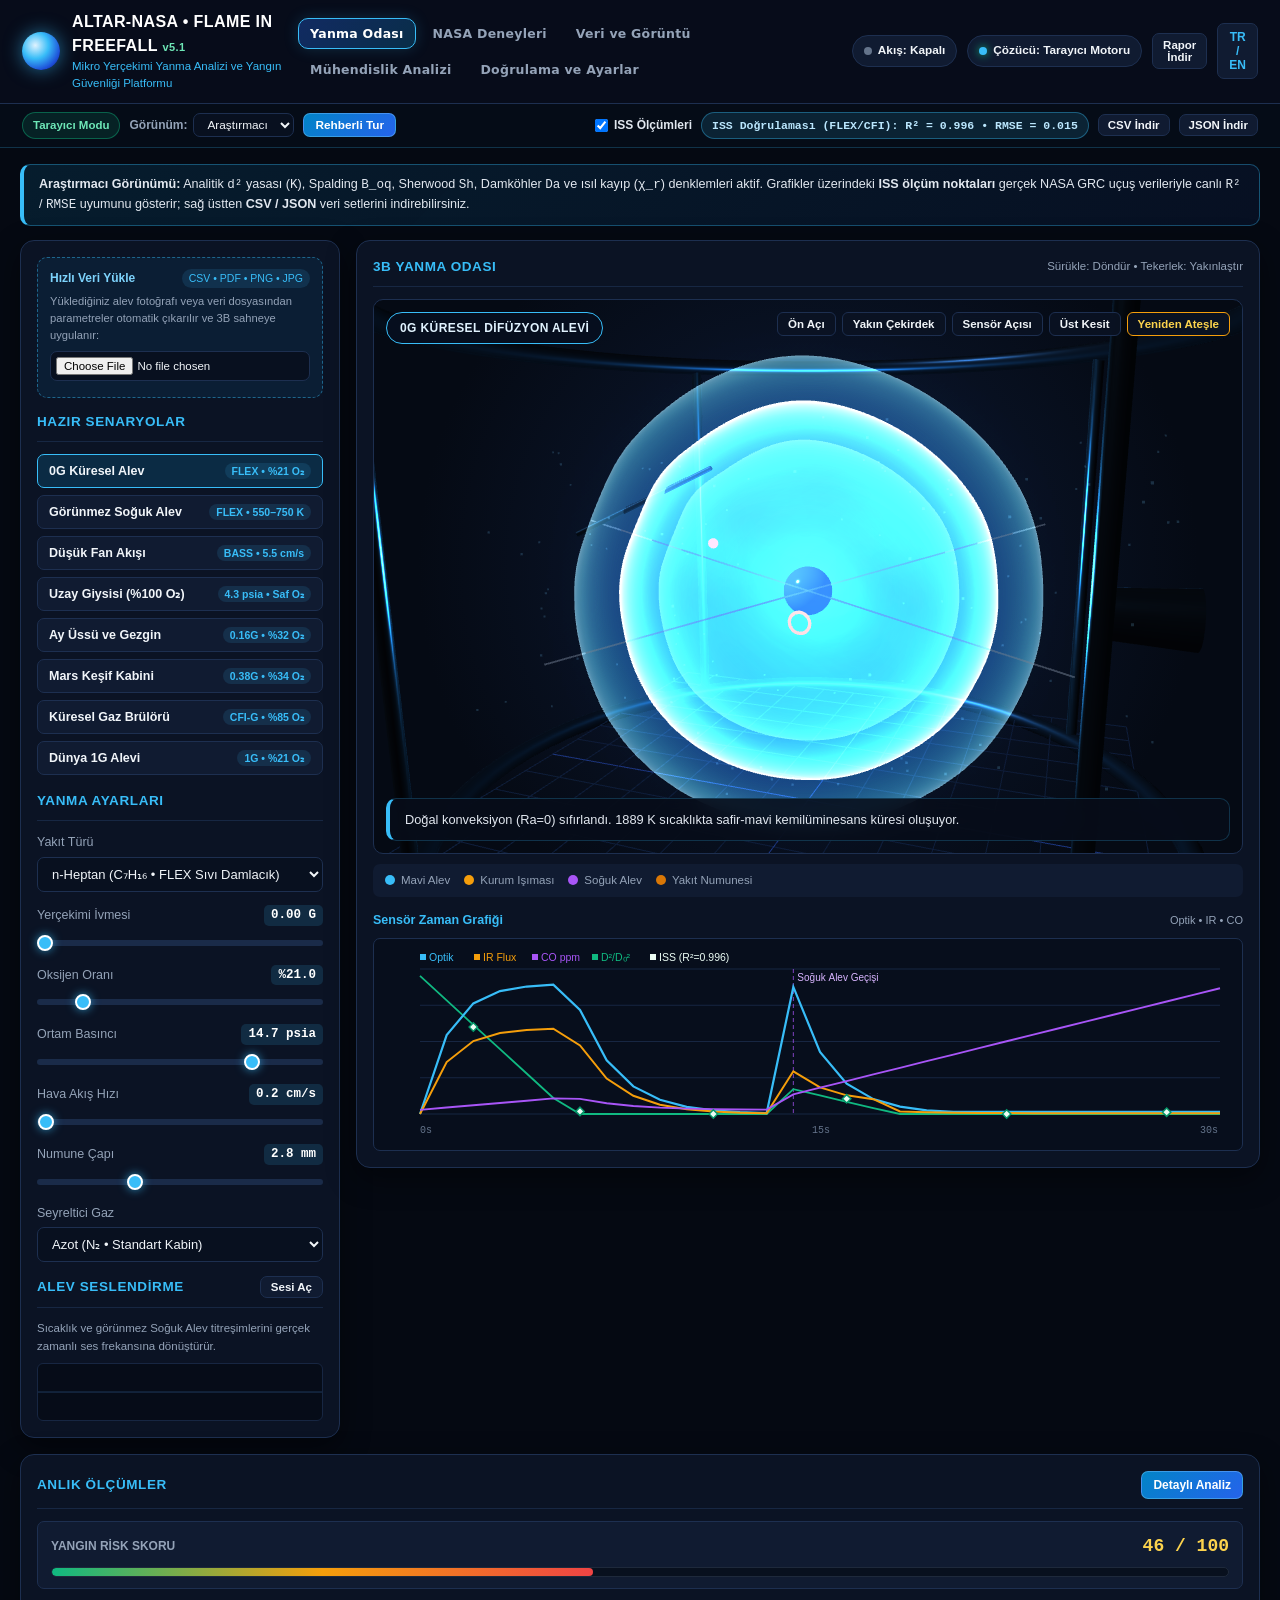
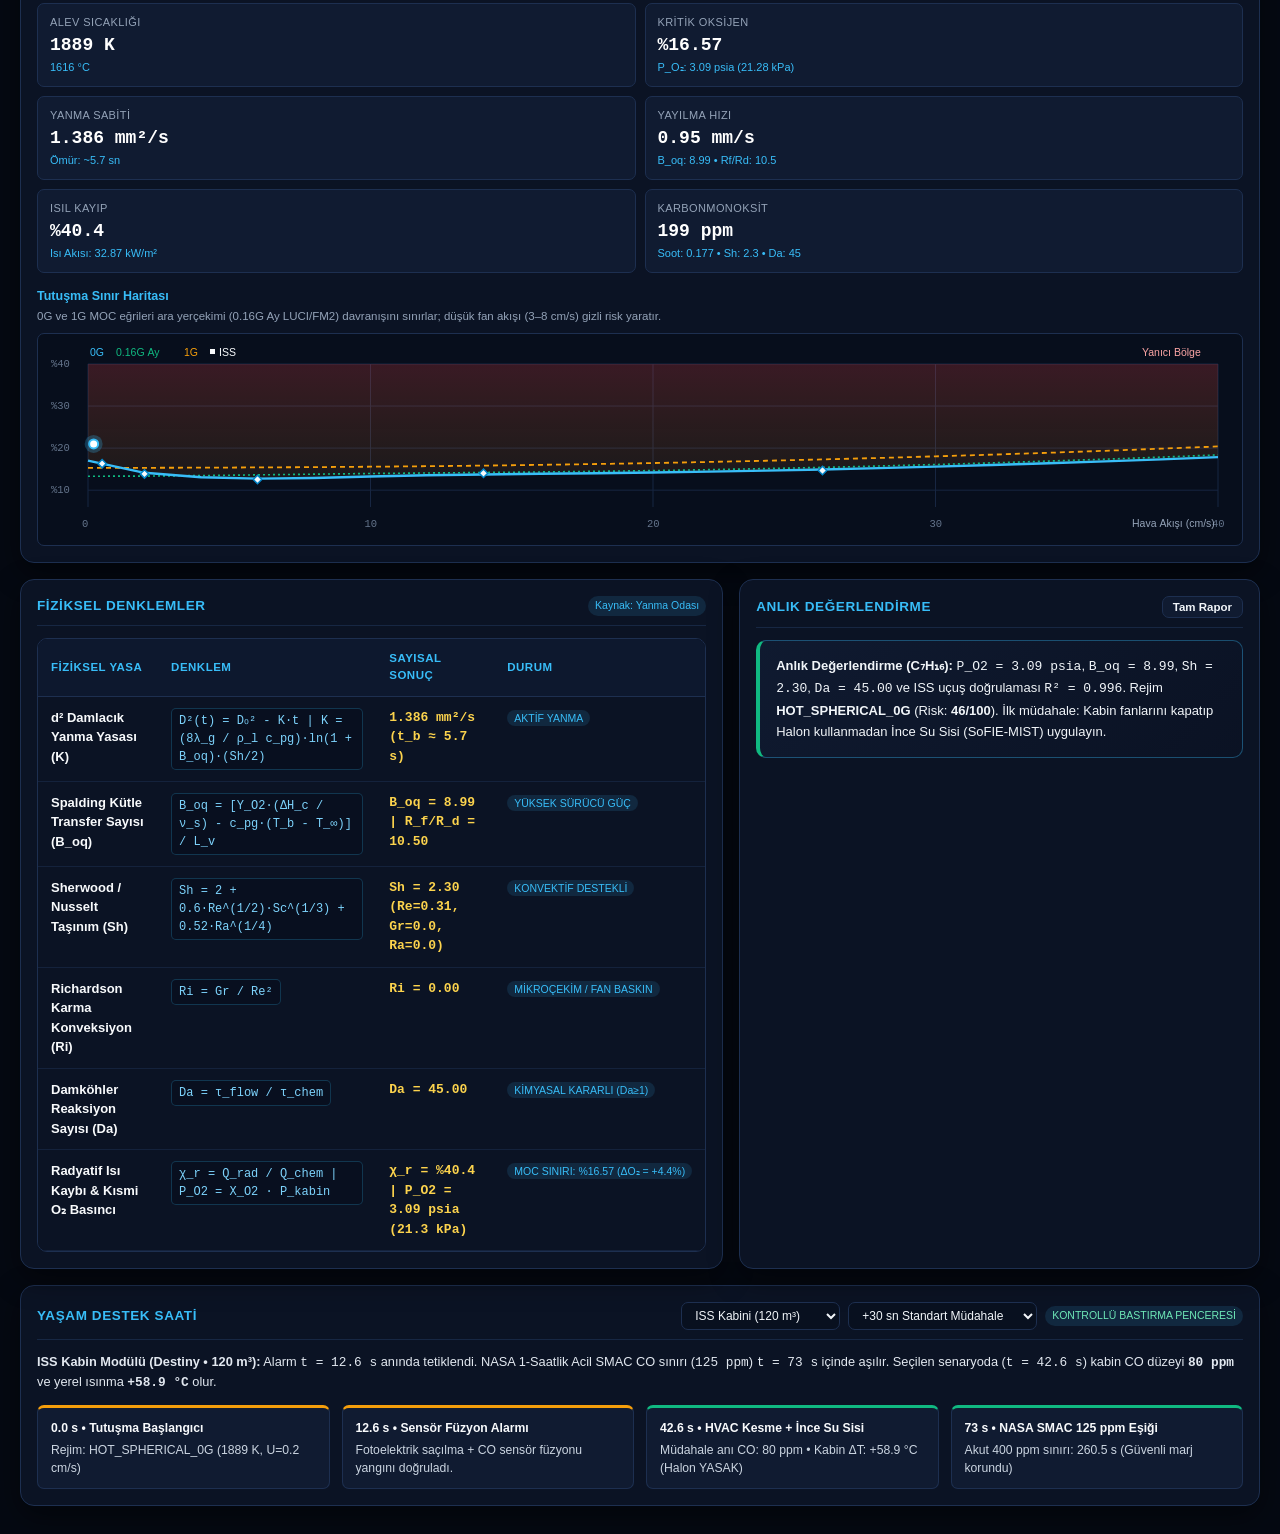
==== commit dbd8089e: "Update serverless web bundle with simplified TR/EN UI" ====
--- a/index.html
+++ b/index.html
@@ -5,7 +5,7 @@
     <meta name="viewport" content="width=device-width, initial-scale=1.0" />
     <meta http-equiv="Content-Security-Policy" content="default-src 'self'; script-src 'self'; style-src 'self' 'unsafe-inline'; img-src 'self' data: blob:; media-src 'self' blob:; font-src 'self' data:; connect-src 'self' https://ntrs.nasa.gov https://osdr.nasa.gov https://generativelanguage.googleapis.com https://openrouter.ai; object-src 'none'; base-uri 'self'; form-action 'self';" />
     <link rel="icon" href="./nasa_flame.ico" />
-    <title>ALTAR-NASA • Flame in Freefall v5.1 | Zero-Trust Microgravity Combustion &amp; PSI Analytics Suite</title>
+    <title>ALTAR-NASA • Flame in Freefall v5.1 | Microgravity Combustion &amp; Fire Safety Suite</title>
     <link rel="stylesheet" href="./css/mission_control.css" />
 </head>
 <body>
@@ -16,55 +16,55 @@
             <div class="brand-orb"></div>
             <div class="brand-titles">
                 <h1>ALTAR-NASA • FLAME IN FREEFALL <span style="font-size:11px; color:#6ee7b7; font-weight:700;">v5.1</span></h1>
-                <p id="lbl-brand-sub" data-i18n="brand_sub">Fizik-Temelli Mikroçekim &amp; Kısmi Yerçekimi Yanma Güvenliği, PSI Veri Sentezi ve 3B Dijital İkiz Platformu</p>
+                <p id="lbl-brand-sub" data-i18n="brand_sub">Mikro Yerçekimi Yanma Analizi ve Yangın Güvenliği Platformu</p>
             </div>
         </div>
 
         <nav class="nav-tabs" role="tablist">
-            <button class="nav-tab active" data-tab="tab-lab" id="nav-lab" data-i18n="nav_lab">01 // 3B Yanma Odası &amp; Denklemler</button>
-            <button class="nav-tab" data-tab="tab-rank" id="nav-rank" data-i18n="nav_rank">02 // PSI Sıralama &amp; Kıyaslama</button>
-            <button class="nav-tab" data-tab="tab-live" id="nav-live" data-i18n="nav_live">03 // Telemetri Akışı &amp; Çözümleyici</button>
-            <button class="nav-tab" data-tab="tab-copilot" id="nav-copilot" data-i18n="nav_copilot">04 // Kanıt Sentezi &amp; Karar Konsolu</button>
-            <button class="nav-tab" data-tab="tab-settings" id="nav-settings" data-i18n="nav_settings">05 // Sistem Kalibrasyonu &amp; Kısıtlar</button>
+            <button class="nav-tab active" data-tab="tab-lab" id="nav-lab" data-i18n="nav_lab">Yanma Odası</button>
+            <button class="nav-tab" data-tab="tab-rank" id="nav-rank" data-i18n="nav_rank">NASA Deneyleri</button>
+            <button class="nav-tab" data-tab="tab-live" id="nav-live" data-i18n="nav_live">Veri ve Görüntü</button>
+            <button class="nav-tab" data-tab="tab-copilot" id="nav-copilot" data-i18n="nav_copilot">Mühendislik Analizi</button>
+            <button class="nav-tab" data-tab="tab-settings" id="nav-settings" data-i18n="nav_settings">Doğrulama ve Ayarlar</button>
         </nav>
 
         <div class="header-actions">
-            <div class="status-pill" id="header-stream-pill" title="Continuous Live Telemetry Stream Status">
+            <div class="status-pill" id="header-stream-pill" title="Live Telemetry Stream Status">
                 <span class="status-dot" id="header-stream-dot" style="background:#64748b; box-shadow:none;"></span>
                 <span id="header-stream-text">Akış: Hazır</span>
             </div>
-            <div class="status-pill" id="header-engine-pill" title="Active Analytical Solver &amp; Synthesis Kernel Status">
+            <div class="status-pill" id="header-engine-pill" title="Active Analytical Solver Status">
                 <span class="status-dot" id="header-status-dot"></span>
-                <span id="header-engine-text">Çözücü Denetleniyor...</span>
-            </div>
-            <button class="btn-secondary" id="btn-export-report" style="padding: 5px 10px; font-size: 11.5px;" title="Bilimsel Görev &amp; Jüri Raporu İndir (.md)" data-i18n="btn_export_report">◫ Rapor (.MD)</button>
+                <span id="header-engine-text">Çözücü Hazırlanıyor</span>
+            </div>
+            <button class="btn-secondary" id="btn-export-report" style="padding: 5px 10px; font-size: 11.5px;" title="Bilimsel Görev Raporu İndir (.md)" data-i18n="btn_export_report">Rapor İndir</button>
             <button class="lang-btn" id="btn-lang-toggle" title="Dil Değiştir / Switch Language (TR / EN)">TR / EN</button>
         </div>
     </header>
 
-    <!-- ==================== v5.1 İZOLE GÜVENLİK, HEDEF KİTLE MODU, ISS R² & VERİ AYIKLAMA ALT ÇUBUĞU ==================== -->
+    <!-- ==================== ÇALIŞMA MODU, GÖRÜNÜM, ISS R² & VERİ İNDİRME ALT ÇUBUĞU ==================== -->
     <div class="command-subbar">
         <div class="subbar-group">
-            <span class="shield-pill" id="isolation-shield-pill" data-i18n="shield_badge">◈ %100 Sunucusuz Statik İzole</span>
+            <span class="shield-pill" id="isolation-shield-pill" data-i18n="shield_badge">Tarayıcı Modu</span>
             <label style="display:inline-flex; align-items:center; gap:6px; color:var(--text-muted); font-weight:600;">
-                <span data-i18n="lbl_audience">◈ Hedef Kitle Modu:</span>
+                <span data-i18n="lbl_audience">Görünüm:</span>
                 <select class="nasa-select" id="sel-audience-mode" style="width:auto; padding:3px 9px; font-size:11.8px;">
-                    <option value="researcher" data-tr="◈ Araştırmacı &amp; Profesör" data-en="◈ Researcher &amp; Professor">◈ Araştırmacı &amp; Profesör</option>
-                    <option value="student" data-tr="◈ Lisans Öğrencisi" data-en="◈ Undergraduate Student">◈ Lisans Öğrencisi</option>
-                    <option value="engineer" data-tr="◈ Uçuş Güvenlik Mühendisi" data-en="◈ Flight Safety Engineer">◈ Uçuş Güvenlik Mühendisi</option>
+                    <option value="researcher" data-tr="Araştırmacı" data-en="Researcher">Araştırmacı</option>
+                    <option value="student" data-tr="Öğrenci" data-en="Student">Öğrenci</option>
+                    <option value="engineer" data-tr="Mühendis" data-en="Engineer">Mühendis</option>
                 </select>
             </label>
-            <button class="btn-primary" id="btn-guided-tour" style="padding:4px 11px; font-size:11.8px;" data-i18n="btn_guided_tour">▸ Rehberli Jüri Turu</button>
+            <button class="btn-primary" id="btn-guided-tour" style="padding:4px 11px; font-size:11.8px;" data-i18n="btn_guided_tour">Rehberli Tur</button>
         </div>
 
         <div class="subbar-group">
             <label style="display:inline-flex; align-items:center; gap:6px; cursor:pointer; color:#e2e8f0; font-weight:600;">
                 <input type="checkbox" id="chk-flight-overlay" checked />
-                <span data-i18n="chk_flight_pts">◆ ISS Ölçüm Noktaları</span>
+                <span data-i18n="chk_flight_pts">ISS Ölçümleri</span>
             </label>
-            <span class="validation-pill" id="flight-val-badge">◆ ISS R² = 0.988 • RMSE = 0.017</span>
-            <button class="btn-secondary" id="btn-export-csv" style="padding:4px 9px; font-size:11.5px;" data-i18n="btn_export_csv">◫ CSV İndir</button>
-            <button class="btn-secondary" id="btn-export-json" style="padding:4px 9px; font-size:11.5px;" data-i18n="btn_export_json">◫ JSON İndir</button>
+            <span class="validation-pill" id="flight-val-badge">ISS R² = 0.996 • RMSE = 0.015</span>
+            <button class="btn-secondary" id="btn-export-csv" style="padding:4px 9px; font-size:11.5px;" data-i18n="btn_export_csv">CSV İndir</button>
+            <button class="btn-secondary" id="btn-export-json" style="padding:4px 9px; font-size:11.5px;" data-i18n="btn_export_json">JSON İndir</button>
         </div>
     </div>
 
@@ -72,17 +72,17 @@
     <main class="main-container">
 
         <!-- ================================================================
-             SEKME 1: 3B ISS YANMA ODASI, KISMİ YERÇEKİMİ (LUCI/FM2) & CANLI FORMÜLLER
+             SEKME 1: YANMA ODASI
              ================================================================ -->
         <section class="tab-section active" id="tab-lab">
             <div class="audience-guide-banner" id="audience-guide-banner"></div>
             <div class="lab-grid">
 
-                <!-- SOL SÜTUN: HIZLI DOSYA/RESİM -> 3B AKTARICI, SENARYOLAR & KAYDIRICILAR -->
+                <!-- SOL SÜTUN: HIZLI VERİ YÜKLE, SENARYOLAR & KAYDIRICILAR -->
                 <div class="panel-box">
                     <div class="quick-ingest-box">
                         <div style="display:flex; justify-content:space-between; align-items:center; margin-bottom:5px;">
-                            <strong style="font-size:12px; color:#7dd3fc;" data-i18n="quick_ingest_title">◫ Dosya veya Alev Görüntüsüyle 3B Simüle Et</strong>
+                            <strong style="font-size:12px; color:#7dd3fc;" data-i18n="quick_ingest_title">Hızlı Veri Yükle</strong>
                             <span class="preset-badge">CSV • PDF • PNG • JPG</span>
                         </div>
                         <p style="font-size:11.2px; color:var(--text-muted); margin-bottom:7px;" data-i18n="quick_ingest_desc">
@@ -93,30 +93,30 @@
                     </div>
 
                     <div class="panel-header">
-                        <span class="panel-title" id="t-presets-title" data-i18n="presets_title">◈ Hazır NASA Görev &amp; Giysi Senaryoları</span>
+                        <span class="panel-title" id="t-presets-title" data-i18n="presets_title">Hazır Senaryolar</span>
                     </div>
                     <div class="preset-list" id="preset-buttons-container"></div>
 
                     <div class="panel-header" style="margin-top: 8px;">
-                        <span class="panel-title" id="t-controls-title" data-i18n="controls_title">⌖ Kabin, Uzay Giysisi &amp; Yanma Parametreleri</span>
-                    </div>
-
-                    <div class="control-group">
-                        <div class="control-label"><span id="lbl-fuel" data-i18n="lbl_fuel">Yakıt / Numune / Brülör Türü</span></div>
+                        <span class="panel-title" id="t-controls-title" data-i18n="controls_title">Yanma Ayarları</span>
+                    </div>
+
+                    <div class="control-group">
+                        <div class="control-label"><span id="lbl-fuel" data-i18n="lbl_fuel">Yakıt Türü</span></div>
                         <select class="nasa-select" id="inp-fuel">
-                            <option value="n_heptane" data-tr="n-Heptan (C₇H₁₆ • FLEX / CFI Sıvı Damlacık)" data-en="n-Heptane (C₇H₁₆ • FLEX / CFI Liquid Droplet)">n-Heptan (C₇H₁₆ • FLEX / CFI Sıvı Damlacık)</option>
-                            <option value="methanol" data-tr="Metanol (CH₃OH • FLEX-2 Kurumsuz Damlacık)" data-en="Methanol (CH₃OH • FLEX-2 Soot-Free Droplet)">Metanol (CH₃OH • FLEX-2 Kurumsuz Damlacık)</option>
-                            <option value="pmma" data-tr="PMMA Akrilik Çubuk (BASS / SoFIE Katı Polimer)" data-en="Cast PMMA Rod (BASS / SoFIE Solid Polymer)">PMMA Akrilik Çubuk (BASS / SoFIE Katı Polimer)</option>
-                            <option value="sibal" data-tr="Sibal Kumaş Plaka (%75 Pamuk / %25 Cam • Saffire)" data-en="Sibal Cloth Slab (75% Cotton / 25% Glass • Saffire)">Sibal Kumaş Plaka (%75 Pamuk / %25 Cam • Saffire)</option>
-                            <option value="nomex" data-tr="Nomex HT90-40 (EVA Uzay Giysisi &amp; BASS-II Kumaşı)" data-en="Nomex HT90-40 (EVA Spacesuit &amp; BASS-II Fabric)">Nomex HT90-40 (EVA Uzay Giysisi &amp; BASS-II Kumaşı)</option>
-                            <option value="propane_cfig" data-tr="Propan Küresel Brülör (C₃H₈ • ACME CFI-G %85 O₂)" data-en="Propane Spherical Burner (C₃H₈ • ACME CFI-G 85% O₂)">Propan Küresel Brülör (C₃H₈ • ACME CFI-G %85 O₂)</option>
-                            <option value="hydrogen" data-tr="Hidrojen Gaz Jeti (H₂ • ACME E-FIELD / SLISE)" data-en="Hydrogen Gas Jet (H₂ • ACME E-FIELD / SLISE)">Hidrojen Gaz Jeti (H₂ • ACME E-FIELD / SLISE)</option>
+                            <option value="n_heptane" data-tr="n-Heptan (C₇H₁₆ • FLEX Sıvı Damlacık)" data-en="n-Heptane (C₇H₁₆ • FLEX Liquid Droplet)">n-Heptan (C₇H₁₆ • FLEX Sıvı Damlacık)</option>
+                            <option value="methanol" data-tr="Metanol (CH₃OH • FLEX-2 Damlacık)" data-en="Methanol (CH₃OH • FLEX-2 Droplet)">Metanol (CH₃OH • FLEX-2 Damlacık)</option>
+                            <option value="pmma" data-tr="PMMA Akrilik Çubuk (BASS / SoFIE)" data-en="Cast PMMA Rod (BASS / SoFIE)">PMMA Akrilik Çubuk (BASS / SoFIE)</option>
+                            <option value="sibal" data-tr="Sibal Kumaş Plaka (Saffire)" data-en="Sibal Cloth Slab (Saffire)">Sibal Kumaş Plaka (Saffire)</option>
+                            <option value="nomex" data-tr="Nomex HT90-40 (Uzay Giysisi Kumaşı)" data-en="Nomex HT90-40 (EVA Suit Fabric)">Nomex HT90-40 (Uzay Giysisi Kumaşı)</option>
+                            <option value="propane_cfig" data-tr="Propan Küresel Brülör (ACME CFI-G)" data-en="Propane Spherical Burner (ACME CFI-G)">Propan Küresel Brülör (ACME CFI-G)</option>
+                            <option value="hydrogen" data-tr="Hidrojen Gaz Jeti (ACME / SLISE)" data-en="Hydrogen Gas Jet (ACME / SLISE)">Hidrojen Gaz Jeti (ACME / SLISE)</option>
                         </select>
                     </div>
 
                     <div class="control-group">
                         <div class="control-label">
-                            <span id="lbl-gravity" data-i18n="lbl_gravity">Yerçekimi İvmesi (0G ISS • 0.16G Ay • 0.38G Mars • 1G)</span>
+                            <span id="lbl-gravity" data-i18n="lbl_gravity">Yerçekimi İvmesi</span>
                             <span class="control-val" id="val-gravity">0.00 G</span>
                         </div>
                         <input type="range" class="nasa-slider" id="inp-gravity" min="0" max="1.0" step="0.01" value="0.0" />
@@ -124,7 +124,7 @@
 
                     <div class="control-group">
                         <div class="control-label">
-                            <span id="lbl-oxygen" data-i18n="lbl_oxygen">Oksijen Konsantrasyonu (%8 – %100 Saf O₂)</span>
+                            <span id="lbl-oxygen" data-i18n="lbl_oxygen">Oksijen Oranı</span>
                             <span class="control-val" id="val-oxygen">%21.0</span>
                         </div>
                         <input type="range" class="nasa-slider" id="inp-oxygen" min="8" max="100" step="0.5" value="21.0" />
@@ -132,7 +132,7 @@
 
                     <div class="control-group">
                         <div class="control-label">
-                            <span id="lbl-pressure" data-i18n="lbl_pressure">Basınç (4.3 psia Giysi – 14.7 psia ISS)</span>
+                            <span id="lbl-pressure" data-i18n="lbl_pressure">Ortam Basıncı</span>
                             <span class="control-val" id="val-pressure">14.7 psia</span>
                         </div>
                         <input type="range" class="nasa-slider" id="inp-pressure" min="3.8" max="18.0" step="0.1" value="14.7" />
@@ -140,7 +140,7 @@
 
                     <div class="control-group">
                         <div class="control-label">
-                            <span id="lbl-airflow" data-i18n="lbl_airflow">Havalandırma Akış Hızı (cm/s)</span>
+                            <span id="lbl-airflow" data-i18n="lbl_airflow">Hava Akış Hızı</span>
                             <span class="control-val" id="val-airflow">0.2 cm/s</span>
                         </div>
                         <input type="range" class="nasa-slider" id="inp-airflow" min="0.0" max="40.0" step="0.2" value="0.2" />
@@ -148,37 +148,37 @@
 
                     <div class="control-group">
                         <div class="control-label">
-                            <span id="lbl-droplet" data-i18n="lbl_droplet">Damlacık / Numune / Brülör Çapı</span>
+                            <span id="lbl-droplet" data-i18n="lbl_droplet">Numune Çapı</span>
                             <span class="control-val" id="val-droplet">2.8 mm</span>
                         </div>
                         <input type="range" class="nasa-slider" id="inp-droplet" min="1.2" max="6.0" step="0.2" value="2.8" />
                     </div>
 
                     <div class="control-group">
-                        <div class="control-label"><span id="lbl-diluent" data-i18n="lbl_diluent">Seyreltici Kabin Gazı</span></div>
+                        <div class="control-label"><span id="lbl-diluent" data-i18n="lbl_diluent">Seyreltici Gaz</span></div>
                         <select class="nasa-select" id="inp-diluent">
                             <option value="N2" data-tr="Azot (N₂ • Standart Kabin)" data-en="Nitrogen (N₂ • Standard Cabin)">Azot (N₂ • Standart Kabin)</option>
-                            <option value="CO2" data-tr="Karbondioksit (CO₂ • Söndürme Seyreltmesi)" data-en="Carbon Dioxide (CO₂ • Suppression Diluent)">Karbondioksit (CO₂ • Söndürme Seyreltmesi)</option>
-                            <option value="He" data-tr="Helyum (He • Yüksek Isıl Difüzyon)" data-en="Helium (He • High Thermal Diffusivity)">Helyum (He • Yüksek Isıl Difüzyon)</option>
+                            <option value="CO2" data-tr="Karbondioksit (CO₂ • Söndürme)" data-en="Carbon Dioxide (CO₂ • Suppression)">Karbondioksit (CO₂ • Söndürme)</option>
+                            <option value="He" data-tr="Helyum (He • Yüksek Difüzyon)" data-en="Helium (He • High Diffusivity)">Helyum (He • Yüksek Difüzyon)</option>
                         </select>
                     </div>
 
-                    <!-- AKUSTİK SONİFİKASYON PANELİ -->
+                    <!-- ALEV SESLENDİRME PANELİ -->
                     <div class="panel-header" style="margin-top: 14px;">
-                        <span class="panel-title" data-i18n="audio_title">◈ Akustik Telemetri Sonifikasyonu</span>
-                        <button class="btn-secondary" id="btn-audio-toggle" style="padding: 4px 10px; font-size: 11.5px;" data-i18n="audio_start">▸ Sesi Başlat</button>
+                        <span class="panel-title" data-i18n="audio_title">Alev Seslendirme</span>
+                        <button class="btn-secondary" id="btn-audio-toggle" style="padding: 4px 10px; font-size: 11.5px;" data-i18n="audio_start">Sesi Aç</button>
                     </div>
                     <p style="font-size: 11.5px; color: var(--text-muted);" data-i18n="audio_desc">
-                        Sıcaklık ve görünmez Soğuk Alev titreşimlerini gerçek zamanlı akustik frekansa dönüştürür.
+                        Sıcaklık ve görünmez Soğuk Alev titreşimlerini gerçek zamanlı ses frekansına dönüştürür.
                     </p>
                     <canvas class="audio-scope" id="audio-scope-canvas"></canvas>
                 </div>
 
-                <!-- ORTA SÜTUN: 3 BOYUTLU WEBGL ISS CIR YANMA ODASI -->
+                <!-- ORTA SÜTUN: 3B YANMA ODASI -->
                 <div class="panel-box">
                     <div class="panel-header">
-                        <span class="panel-title" id="t-3d-title" data-i18n="chamber_title">◈ 3B ISS Yanma Odası Dijital İkizi (CIR / MSG WebGL)</span>
-                        <span style="font-size: 11.5px; color: var(--text-muted);" id="t-3d-hint" data-i18n="chamber_hint">Fare: 360° Döndür • Tekerlek: Yakınlaştır</span>
+                        <span class="panel-title" id="t-3d-title" data-i18n="chamber_title">3B Yanma Odası</span>
+                        <span style="font-size: 11.5px; color: var(--text-muted);" id="t-3d-hint" data-i18n="chamber_hint">Sürükle: Döndür • Tekerlek: Yakınlaştır</span>
                     </div>
 
                     <div class="chamber-wrapper" id="chamber-viewport-wrap">
@@ -188,10 +188,10 @@
                             <div class="regime-pill" id="hud-regime-badge">0G KÜRESEL DİFÜZYON ALEVİ</div>
                             <div class="camera-toolbar">
                                 <button class="cam-btn" data-cam="front" data-i18n="cam_front">Ön Açı</button>
-                                <button class="cam-btn" data-cam="macro" data-i18n="cam_macro">Makro Çekirdek</button>
+                                <button class="cam-btn" data-cam="macro" data-i18n="cam_macro">Yakın Çekirdek</button>
                                 <button class="cam-btn" data-cam="sensors" data-i18n="cam_sensors">Sensör Açısı</button>
                                 <button class="cam-btn" data-cam="top" data-i18n="cam_top">Üst Kesit</button>
-                                <button class="cam-btn" id="btn-reignite" style="border-color:#f59e0b; color:#fcd34d;" data-i18n="cam_reignite">⌖ Yeniden Ateşle</button>
+                                <button class="cam-btn" id="btn-reignite" style="border-color:#f59e0b; color:#fcd34d;" data-i18n="cam_reignite">Yeniden Ateşle</button>
                             </div>
                         </div>
 
@@ -201,22 +201,21 @@
                     </div>
 
                     <div class="legend-strip">
-                        <span class="legend-item"><span class="legend-dot" style="background:#38bdf8;"></span> <span data-i18n="leg_blue">CH*/OH* Mavi Kemilüminesans</span></span>
-                        <span class="legend-item"><span class="legend-dot" style="background:#f59e0b;"></span> <span data-i18n="leg_soot">Kurum (Soot) Işıması</span></span>
-                        <span class="legend-item"><span class="legend-dot" style="background:#a855f7;"></span> <span data-i18n="leg_cool">Görünmez Soğuk Alev (UV/IR 550-750 K)</span></span>
-                        <span class="legend-item"><span class="legend-dot" style="background:#d97706;"></span> <span data-i18n="leg_geom">Damlacık / Polimer / Küresel Brülör</span></span>
-                    </div>
-
-                    <!-- NASA KISMİ YERÇEKİMİ (LUCI / FM2) VE EVA UZAY GİYSİSİ BİLİMSEL ŞEFFAFLIK BİLDİRİMİ -->
+                        <span class="legend-item"><span class="legend-dot" style="background:#38bdf8;"></span> <span data-i18n="leg_blue">Mavi Alev</span></span>
+                        <span class="legend-item"><span class="legend-dot" style="background:#f59e0b;"></span> <span data-i18n="leg_soot">Kurum Işıması</span></span>
+                        <span class="legend-item"><span class="legend-dot" style="background:#a855f7;"></span> <span data-i18n="leg_cool">Soğuk Alev</span></span>
+                        <span class="legend-item"><span class="legend-dot" style="background:#d97706;"></span> <span data-i18n="leg_geom">Yakıt Numunesi</span></span>
+                    </div>
+
                     <div class="partial-g-notice" id="partial-g-banner"></div>
 
-                    <!-- ÇOKLU SENSÖR TUTARLILIK GRAFİĞİ -->
+                    <!-- SENSÖR ZAMAN GRAFİĞİ -->
                     <div style="margin-top: 14px;">
                         <div style="display:flex; justify-content:space-between; align-items:center;">
                             <span style="font-size:12.5px; font-weight:700; color:var(--accent-cyan);" data-i18n="chart_sensor_title">
-                                ◈ Çoklu Sensör Tutarlılığı &amp; İki Aşamalı Soğuk Alev Anomali Analizi (0–30 sn)
+                                Sensör Zaman Grafiği
                             </span>
-                            <span style="font-size:11px; color:var(--text-muted);" data-i18n="chart_sensor_sub">Optik Kamera vs. IR Radyometre vs. CO</span>
+                            <span style="font-size:11px; color:var(--text-muted);" data-i18n="chart_sensor_sub">Optik • IR • CO</span>
                         </div>
                         <div class="chart-canvas-wrap">
                             <canvas class="sci-chart" id="chart-multisensor"></canvas>
@@ -224,18 +223,18 @@
                     </div>
                 </div>
 
-                <!-- SAĞ SÜTUN: ANLIK TELEMETRİ KARTLARI & MOC SINIR HARİTASI -->
+                <!-- SAĞ SÜTUN: ANLIK ÖLÇÜMLER & TUTUŞMA SINIR HARİTASI -->
                 <div class="panel-box lab-right-col">
                     <div class="panel-header">
-                        <span class="panel-title" data-i18n="tel_panel_title">◈ Canlı Yanma Telemetrisi</span>
+                        <span class="panel-title" data-i18n="tel_panel_title">Anlık Ölçümler</span>
                         <button class="btn-primary" id="btn-ai-interpret-sim" style="padding: 6px 11px; font-size: 12px;" data-i18n="btn_ai_interpret">
-                            ⌖ Kanıt Konsolunda Analiz Et
+                            Detaylı Analiz
                         </button>
                     </div>
 
                     <div class="risk-meter-box">
                         <div style="display:flex; justify-content:space-between; align-items:center;">
-                            <span style="font-size:12px; font-weight:700; color:var(--text-muted);" data-i18n="lbl_risk_score">UZAY ARACI / GİYSİ YANGIN RİSK SKORU</span>
+                            <span style="font-size:12px; font-weight:700; color:var(--text-muted);" data-i18n="lbl_risk_score">YANGIN RİSK SKORU</span>
                             <span id="tel-risk-score" style="font-family:Consolas,monospace; font-size:18px; font-weight:800; color:#fcd34d;">42 / 100</span>
                         </div>
                         <div class="risk-bar-track">
@@ -250,27 +249,27 @@
                             <div class="tel-sub" id="tel-temp-c">1726 °C</div>
                         </div>
                         <div class="tel-card">
-                            <div class="tel-label" data-i18n="card_moc">Kritik Oksijen (MOC)</div>
+                            <div class="tel-label" data-i18n="card_moc">Kritik Oksijen</div>
                             <div class="tel-value" id="tel-moc">%16.4</div>
                             <div class="tel-sub" id="tel-po2">P_O₂: 3.09 psia</div>
                         </div>
                         <div class="tel-card">
-                            <div class="tel-label" data-i18n="card_kburn">D² Yanma Sabiti (K)</div>
+                            <div class="tel-label" data-i18n="card_kburn">Yanma Sabiti</div>
                             <div class="tel-value" id="tel-kburn">0.74 mm²/s</div>
                             <div class="tel-sub" id="tel-lifetime">Ömür: ~10.5 sn</div>
                         </div>
                         <div class="tel-card">
-                            <div class="tel-label" data-i18n="card_spread">Yayılma &amp; Spalding B</div>
+                            <div class="tel-label" data-i18n="card_spread">Yayılma Hızı</div>
                             <div class="tel-value" id="tel-spread">0.55 mm/s</div>
                             <div class="tel-sub" id="tel-radius">B_oq: 6.2 • Rf/Rd: 5.4</div>
                         </div>
                         <div class="tel-card">
-                            <div class="tel-label" data-i18n="card_rad">Radyatif Kayıp (χr)</div>
+                            <div class="tel-label" data-i18n="card_rad">Isıl Kayıp</div>
                             <div class="tel-value" id="tel-radloss">%21.0</div>
                             <div class="tel-sub" id="tel-flux">Isı Akısı: 28.4 kW/m²</div>
                         </div>
                         <div class="tel-card">
-                            <div class="tel-label" data-i18n="card_co">CO, Kurum &amp; Sherwood</div>
+                            <div class="tel-label" data-i18n="card_co">Karbonmonoksit</div>
                             <div class="tel-value" id="tel-co">145 ppm</div>
                             <div class="tel-sub" id="tel-soot">Soot: 0.18 • Sh: 2.08</div>
                         </div>
@@ -279,7 +278,7 @@
                     <div style="margin-top: 10px;">
                         <div style="display:flex; justify-content:space-between; align-items:center;">
                             <span style="font-size:12.5px; font-weight:700; color:var(--accent-cyan);" data-i18n="chart_moc_title">
-                                ◈ Tutuşabilirlik Sınır Haritası (0G • 0.16G Ay • 1G Sınırları)
+                                Tutuşma Sınır Haritası
                             </span>
                         </div>
                         <p style="font-size:11.5px; color:var(--text-muted); margin-top:2px;" data-i18n="chart_moc_desc">
@@ -293,21 +292,21 @@
 
             </div>
 
-            <!-- ALT BÖLÜM: ANLIK DEĞİŞEN BİLİMSEL DENKLEM SONUÇ TABLOSU VE CANLI ANALİTİK VERİ SENTEZİ -->
+            <!-- ALT BÖLÜM: FİZİKSEL DENKLEMLER VE ANLIK DEĞERLENDİRME -->
             <div class="lab-bottom-grid">
                 <div class="panel-box">
                     <div class="panel-header">
-                        <span class="panel-title" data-i18n="formula_table_title">◈ Canlı Fiziksel Denklemler, Boyutsuz Sayılar &amp; Sonuç Tablosu</span>
-                        <span class="preset-badge" id="formula-active-source-badge">Kaynak: 3B Dijital İkiz</span>
+                        <span class="panel-title" data-i18n="formula_table_title">Fiziksel Denklemler</span>
+                        <span class="preset-badge" id="formula-active-source-badge">Kaynak: Yanma Odası</span>
                     </div>
                     <div class="nasa-table-wrap">
                         <table class="nasa-table">
                             <thead>
                                 <tr>
-                                    <th data-i18n="th_law">Fiziksel Yasa / Kriter</th>
-                                    <th data-i18n="th_eq">Matematiksel Denklem</th>
-                                    <th data-i18n="th_val">Anlık Sayısal Sonuç</th>
-                                    <th data-i18n="th_status">Rejim Durumu</th>
+                                    <th data-i18n="th_law">Fiziksel Yasa</th>
+                                    <th data-i18n="th_eq">Denklem</th>
+                                    <th data-i18n="th_val">Sayısal Sonuç</th>
+                                    <th data-i18n="th_status">Durum</th>
                                 </tr>
                             </thead>
                             <tbody id="formula-results-tbody"></tbody>
@@ -317,9 +316,9 @@
 
                 <div class="panel-box">
                     <div class="panel-header">
-                        <span class="panel-title" data-i18n="live_synthesis_title">◈ Anlık Analitik &amp; Formülsel Veri Sentezi</span>
+                        <span class="panel-title" data-i18n="live_synthesis_title">Anlık Değerlendirme</span>
                         <button class="btn-secondary" id="btn-deep-ai-from-formula" style="padding:4px 10px; font-size:11.5px;" data-i18n="btn_full_ai_report">
-                            ▸ Teknik Sentez Raporu Üret
+                            Tam Rapor
                         </button>
                     </div>
                     <div class="live-formula-commentary" id="live-formula-ai-box">
@@ -328,24 +327,24 @@
                 </div>
             </div>
 
-            <!-- v5.1 KABİN / BASINÇLI GEZGİN / EVA UZAY GİYSİSİ YANGIN SENARYOSU VE MÜDAHALE ZAMAN ÇİZELGESİ -->
+            <!-- YAŞAM DESTEK SAATİ -->
             <div class="panel-box cabin-timeline-panel" id="cabin-timeline-panel">
                 <div class="panel-header" style="flex-wrap:wrap; gap:10px;">
-                    <span class="panel-title" data-i18n="cabin_clock_title">◈ Kabin, Basınçlı Gezgin &amp; EVA Uzay Giysisi Yangın Senaryosu — ECLSS Yaşam Destek Saati</span>
+                    <span class="panel-title" data-i18n="cabin_clock_title">Yaşam Destek Saati</span>
                     <div style="display:flex; gap:8px; align-items:center; flex-wrap:wrap;">
                         <select class="nasa-select" id="sel-habitat-volume" style="width:auto; padding:5px 9px; font-size:12px;">
-                            <option value="iss_module" data-tr="◈ ISS Kabin Modülü (Destiny • 120 m³)" data-en="◈ ISS Cabin Module (Destiny • 120 m³)">◈ ISS Kabin Modülü (Destiny • 120 m³)</option>
-                            <option value="lunar_hab" data-tr="◈ Artemis Ay Yüzey Üssü (45 m³)" data-en="◈ Artemis Lunar Surface Hab (45 m³)">◈ Artemis Ay Yüzey Üssü (45 m³)</option>
-                            <option value="lunar_rover" data-tr="◈ Basınçlı Ay Gezgini / Rover (14 m³)" data-en="◈ Pressurized Lunar Rover (14 m³)">◈ Basınçlı Ay Gezgini / Rover (14 m³)</option>
-                            <option value="eva_suit" data-tr="◈ EVA Uzay Giysisi İç Hacmi (0.18 m³)" data-en="◈ EVA Spacesuit Free Volume (0.18 m³)">◈ EVA Uzay Giysisi İç Hacmi (0.18 m³)</option>
+                            <option value="iss_module" data-tr="ISS Kabini (120 m³)" data-en="ISS Cabin (120 m³)">ISS Kabini (120 m³)</option>
+                            <option value="lunar_hab" data-tr="Ay Üssü (45 m³)" data-en="Lunar Base (45 m³)">Ay Üssü (45 m³)</option>
+                            <option value="lunar_rover" data-tr="Ay Gezgini (14 m³)" data-en="Lunar Rover (14 m³)">Ay Gezgini (14 m³)</option>
+                            <option value="eva_suit" data-tr="Uzay Giysisi (0.18 m³)" data-en="EVA Suit (0.18 m³)">Uzay Giysisi (0.18 m³)</option>
                         </select>
                         <select class="nasa-select" id="sel-crew-response" style="width:auto; padding:5px 9px; font-size:12px;">
-                            <option value="10" data-tr="▸ +10 sn Hızlı Müdahale (Otomatik HVAC Kesme + Su Sisi)" data-en="▸ +10 s Rapid Action (Auto HVAC Cut + Water Mist)">▸ +10 sn Hızlı Müdahale (Otomatik HVAC Kesme + Su Sisi)</option>
-                            <option value="30" selected data-tr="◈ +30 sn Standart Mürettebat Müdahalesi (SoFIE-MIST PFE)" data-en="◈ +30 s Standard Crew Action (SoFIE-MIST PFE)">◈ +30 sn Standart Mürettebat Müdahalesi (SoFIE-MIST PFE)</option>
-                            <option value="60" data-tr="◆ +60 sn Gecikmeli Müdahale" data-en="◆ +60 s Delayed Crew Response">◆ +60 sn Gecikmeli Müdahale</option>
-                            <option value="999" data-tr="▲ Müdahalesiz Serbest Yanma (Worst-Case)" data-en="▲ Unmitigated Free Burn (Worst-Case)">▲ Müdahalesiz Serbest Yanma (Worst-Case)</option>
+                            <option value="10" data-tr="+10 sn Hızlı Müdahale" data-en="+10 s Rapid Action">+10 sn Hızlı Müdahale</option>
+                            <option value="30" selected data-tr="+30 sn Standart Müdahale" data-en="+30 s Standard Action">+30 sn Standart Müdahale</option>
+                            <option value="60" data-tr="+60 sn Gecikmeli Müdahale" data-en="+60 s Delayed Action">+60 sn Gecikmeli Müdahale</option>
+                            <option value="999" data-tr="Müdahalesiz Yanma" data-en="Unmitigated Burn">Müdahalesiz Yanma</option>
                         </select>
-                        <span class="preset-badge" id="cabin-severity-badge">● HESAPLANIYOR</span>
+                        <span class="preset-badge" id="cabin-severity-badge">HESAPLANIYOR</span>
                     </div>
                 </div>
                 <div id="cabin-timeline-summary" style="font-size:12.8px; color:#e2e8f0; margin-bottom:6px;"></div>
@@ -354,37 +353,36 @@
         </section>
 
         <!-- ================================================================
-             SEKME 2: FİZİK-TEMELLİ DENEY SIRALAMA, DONANIM FİLTRESİ, DENEY İÇİ TESTLER & DÜNYA TRANSFERİ
+             SEKME 2: NASA DENEYLERİ
              ================================================================ -->
         <section class="tab-section" id="tab-rank">
             <div class="panel-box">
                 <div class="ranking-toolbar">
                     <div>
-                        <h2 style="font-size:16px; color:#ffffff;" data-i18n="rank_main_title">◈ Fizik-Temelli NASA PSI Yanma Araştırmaları Sıralama, Donanım &amp; Karşılaştırma Matrisi</h2>
+                        <h2 style="font-size:16px; color:#ffffff;" data-i18n="rank_main_title">Deney Sıralaması</h2>
                         <p style="font-size:12.5px; color:var(--text-muted);" data-i18n="rank_main_desc">
-                            Uzay aracı, uzay istasyonu, EVA uzay giysisi, Ay/Mars üsleri ve basınçlı gezginler için en kritik 15 NASA PSI soruşturmasını termodinamik yakınlık ve TF-IDF ile sıralar, özetler ve kıyaslar.
+                            Uzay istasyonu, uzay giysisi, Ay/Mars üsleri ve basınçlı gezginler için en kritik 15 NASA PSI deneyini fiziksel yakınlık ile sıralar ve karşılaştırır.
                         </p>
                     </div>
                     <div style="display:flex; gap:8px; flex-wrap:wrap; align-items:center;">
-                        <input type="text" class="nasa-input" id="inp-rank-query" data-i18n-placeholder="rank_placeholder" placeholder="Örn: soğuk alev, CFI-G %85 O2, DAFT toz, SPICE, rover..." style="width:290px;" />
-                        <button class="btn-primary" id="btn-run-rank" data-i18n="btn_rerank">⌖ Yeniden Sırala</button>
-                        <button class="btn-secondary" id="btn-compare-selected" data-i18n="btn_compare">◈ Seçilenleri Kıyasla</button>
-                    </div>
-                </div>
-
-                <!-- DONANIM RAF FİLTRE ÇUBUĞU (CIR/MDCA vs MSG/SPICE vs CYGNUS vs CABIN/DAFT) -->
+                        <input type="text" class="nasa-input" id="inp-rank-query" data-i18n-placeholder="rank_placeholder" placeholder="Örn: soğuk alev, CFI-G, DAFT toz, SPICE, gezgin..." style="width:290px;" />
+                        <button class="btn-primary" id="btn-run-rank" data-i18n="btn_rerank">Sırala</button>
+                        <button class="btn-secondary" id="btn-compare-selected" data-i18n="btn_compare">Seçilenleri Kıyasla</button>
+                    </div>
+                </div>
+
+                <!-- DONANIM FİLTRESİ -->
                 <div class="hw-filter-bar" id="hw-filter-container">
-                    <span style="font-size:12px; font-weight:700; color:var(--accent-cyan); margin-right:4px;" data-i18n="lbl_hw_filter">◈ Uzay Donanım Mimarisi:</span>
-                    <button class="hw-filter-btn active" data-hw="ALL" data-i18n="hw_all">Tümü (15 PSI Soruşturması)</button>
-                    <button class="hw-filter-btn" data-hw="CIR" data-i18n="hw_cir">◈ ISS CIR / MDCA &amp; ACME</button>
-                    <button class="hw-filter-btn" data-hw="MSG" data-i18n="hw_msg">◈ ISS MSG Fan Kanalı (SPICE/BASS/SLISE)</button>
-                    <button class="hw-filter-btn" data-hw="CYGNUS" data-i18n="hw_cygnus">◈ Cygnus Otonom Aracı (Saffire)</button>
-                    <button class="hw-filter-btn" data-hw="CABIN" data-i18n="hw_cabin">◈ Kabin Duman &amp; Toz (SAME / DAFT)</button>
-                </div>
-
-                <!-- NASA RESMİ KAPSAM SINIRI DİPNOTU (ROKET MOTORLARI VS KABİN GÜVENLİĞİ) -->
+                    <span style="font-size:12px; font-weight:700; color:var(--accent-cyan); margin-right:4px;" data-i18n="lbl_hw_filter">Donanım Filtresi:</span>
+                    <button class="hw-filter-btn active" data-hw="ALL" data-i18n="hw_all">Tüm Deneyler</button>
+                    <button class="hw-filter-btn" data-hw="CIR" data-i18n="hw_cir">ISS CIR / ACME</button>
+                    <button class="hw-filter-btn" data-hw="MSG" data-i18n="hw_msg">MSG Fan Kanalı</button>
+                    <button class="hw-filter-btn" data-hw="CYGNUS" data-i18n="hw_cygnus">Cygnus Aracı</button>
+                    <button class="hw-filter-btn" data-hw="CABIN" data-i18n="hw_cabin">Duman ve Toz</button>
+                </div>
+
                 <div class="scope-footnote-banner" data-i18n="psi_rocket_scope_note">
-                    ◆ <strong>NASA PSI Kapsam Notu:</strong> Roket motorları ve iticilerdeki yüksek gaz hızları yanmayı etkili biçimde yerçekiminden bağımsız kıldığından PSI veritabanı mürettebat kabinleri, uzay giysileri ve yüzey habitatlarındaki yangın güvenliğine odaklanır.
+                    NASA PSI Kapsam Notu: Roket motorları ve iticilerdeki yüksek gaz hızları yanmayı yerçekiminden bağımsız kıldığından PSI veritabanı mürettebat kabinleri, uzay giysileri ve yüzey habitatlarındaki yangın güvenliğine odaklanır.
                 </div>
 
                 <div class="nasa-table-wrap">
@@ -393,42 +391,42 @@
                             <tr>
                                 <th style="width:40px;" data-i18n="th_sel">Seç</th>
                                 <th style="width:50px;" data-i18n="th_rank">Sıra</th>
-                                <th style="width:130px;" data-i18n="th_prog">Program &amp; Donanım</th>
-                                <th data-i18n="th_exp_detail">Hedefler, Numune/Brülör Şekli, Sensörler &amp; Bulgular</th>
+                                <th style="width:130px;" data-i18n="th_prog">Program</th>
+                                <th data-i18n="th_exp_detail">Deney Özeti ve Bulgular</th>
                                 <th style="width:148px;" data-i18n="th_cond">Test Koşulları</th>
-                                <th style="width:132px;" data-i18n="th_prio">Termodinamik &amp; TF-IDF Skoru</th>
-                                <th style="width:142px;" data-i18n="th_evid">Kanıt &amp; Varyasyon</th>
+                                <th style="width:132px;" data-i18n="th_prio">Uyum Skoru</th>
+                                <th style="width:142px;" data-i18n="th_evid">İşlemler</th>
                             </tr>
                         </thead>
                         <tbody id="ranking-tbody"></tbody>
                     </table>
                 </div>
 
-                <!-- SORUŞTURMA İÇİ TEST VARYASYONLARI -->
+                <!-- TEST VARYASYONLARI -->
                 <div class="intra-runs-box" id="intra-runs-section">
                     <div class="panel-header" style="margin-bottom:8px;">
-                        <span class="panel-title" id="intra-runs-title">◈ Soruşturma İçi Test Varyasyonları: Aynı Soruşturmadaki Testler Nasıl Farklıydı ve Nasıl Aynıydı?</span>
+                        <span class="panel-title" id="intra-runs-title">Test Varyasyonları</span>
                         <span class="preset-badge" id="intra-runs-badge">PSI-FLEX-01</span>
                     </div>
                     <p style="font-size:12px; color:var(--text-muted);" id="intra-runs-sub" data-i18n="intra_runs_hint">
-                        Yukarıdaki tablodan herhangi bir deneyin <strong>"◈ Test Varyasyonları"</strong> butonuna tıklayarak aynı donanım içindeki testlerin hangi değişkenlerle farklılaştığını inceleyin:
+                        Yukarıdaki tablodan herhangi bir deneyin "Test Varyasyonları" düğmesine tıklayarak aynı donanım içindeki testlerin nasıl farklılaştığını inceleyin:
                     </p>
                     <div class="intra-runs-grid" id="intra-runs-cards"></div>
                 </div>
 
-                <!-- YAN YANA DENEY KARŞILAŞTIRMA MATRİSİ -->
+                <!-- DENEY KARŞILAŞTIRMASI -->
                 <div id="comparison-section" style="margin-top: 20px;">
                     <div class="panel-header">
-                        <span class="panel-title" data-i18n="cmp_section_title">◈ Farklı Soruşturmalar Arası Benzerlik &amp; Farklılık Karşılaştırması</span>
+                        <span class="panel-title" data-i18n="cmp_section_title">Deney Karşılaştırması</span>
                     </div>
                     <div id="comparison-synthesis-banner" style="padding:11px 14px; background:rgba(14,165,233,0.12); border:1px solid rgba(56,189,248,0.35); border-radius:8px; font-size:13px;"></div>
                     <div class="compare-cards-grid" id="comparison-cards-container"></div>
                 </div>
 
-                <!-- UZAYDAN DÜNYA'YA YANGIN GÜVENLİĞİ TRANSFER MATRİSİ -->
+                <!-- DÜNYA UYGULAMALARI -->
                 <div style="margin-top: 22px;">
                     <div class="panel-header">
-                        <span class="panel-title" data-i18n="earth_section_title">◈ PSI Verilerinin Dünya'daki Yangın Güvenliği Uygulamaları (Su Sisi • Duman Algılama • İtfaiye Teçhizatı)</span>
+                        <span class="panel-title" data-i18n="earth_section_title">Dünya Uygulamaları</span>
                     </div>
                     <div class="transfer-grid" id="earth-transfer-container"></div>
                 </div>
@@ -436,43 +434,43 @@
         </section>
 
         <!-- ================================================================
-             SEKME 3: SÜREKLİ TELEMETRİ AKIŞI, CANLI NASA API VE ÇOK MODLU ÇÖZÜMLEYİCİ
+             SEKME 3: VERİ VE GÖRÜNTÜ
              ================================================================ -->
         <section class="tab-section" id="tab-live">
 
-            <!-- ÜST TAM GENİŞLİK PANEL: SÜREKLİ CANLI WEB VERİ AKIŞI -->
+            <!-- CANLI NASA AKIŞI -->
             <div class="panel-box" id="continuous-stream-panel" style="margin-bottom: 16px;">
                 <div class="panel-header">
-                    <span class="panel-title" data-i18n="stream_panel_title">◈ Sürekli Canlı Telemetri Akışı &amp; Otonom Simülasyon Besleyici</span>
+                    <span class="panel-title" data-i18n="stream_panel_title">Canlı NASA Akışı</span>
                     <span class="preset-badge" id="stream-state-badge">Kapalı (Hazır)</span>
                 </div>
                 <p style="font-size:12.5px; color:var(--text-muted); margin-bottom:12px;" data-i18n="stream_panel_desc">
-                    Seçtiğiniz NASA veri tabanından (NTRS / OSDR-PSI) veya özel bir web sitesi / JSON / CSV telemetri URL'sinden belirlediğiniz aralıklarla kesintisiz veri çeker; veriler değiştikçe 3B simülasyonu, grafikleri ve sonuç tablolarını anlık olarak günceller.
+                    Seçtiğiniz NASA veri tabanından (NTRS / OSDR-PSI) veya özel bir JSON / CSV bağlantısından belirlediğiniz aralıklarla veri çeker ve simülasyonu günceller.
                 </p>
 
                 <div style="display:grid; grid-template-columns: 220px 1fr 140px auto auto; gap:8px; align-items:center; flex-wrap:wrap;">
                     <select class="nasa-select" id="sel-stream-source">
-                        <option value="ntrs" data-tr="◈ NASA NTRS Canlı Akışı" data-en="◈ NASA NTRS Live Stream">◈ NASA NTRS Canlı Akışı</option>
-                        <option value="osdr" data-tr="◈ NASA OSDR / PSI Veri Akışı" data-en="◈ NASA OSDR / PSI Data Stream">◈ NASA OSDR / PSI Veri Akışı</option>
-                        <option value="custom_url" data-tr="◈ Özel Web / JSON / CSV URL" data-en="◈ Custom Web / JSON / CSV URL">◈ Özel Web / JSON / CSV URL</option>
+                        <option value="ntrs" data-tr="NASA NTRS Akışı" data-en="NASA NTRS Stream">NASA NTRS Akışı</option>
+                        <option value="osdr" data-tr="NASA PSI Akışı" data-en="NASA PSI Stream">NASA PSI Akışı</option>
+                        <option value="custom_url" data-tr="Özel Veri Adresi" data-en="Custom Data URL">Özel Veri Adresi</option>
                     </select>
-                    <input type="text" class="nasa-input" id="inp-stream-target" value="auto" data-i18n-placeholder="stream_target_ph" placeholder="Sorgu ('auto' = tüm NASA deneylerini döngüsel tarar) veya https://... URL girin" />
+                    <input type="text" class="nasa-input" id="inp-stream-target" value="auto" data-i18n-placeholder="stream_target_ph" placeholder="Sorgu ('auto' = tüm NASA deneylerini tarar) veya https://... adresi girin" />
                     <select class="nasa-select" id="sel-stream-interval">
                         <option value="15" data-tr="Her 15 Saniye" data-en="Every 15 Seconds">Her 15 Saniye</option>
                         <option value="25" selected data-tr="Her 25 Saniye" data-en="Every 25 Seconds">Her 25 Saniye</option>
                         <option value="45" data-tr="Her 45 Saniye" data-en="Every 45 Seconds">Her 45 Saniye</option>
                         <option value="90" data-tr="Her 90 Saniye" data-en="Every 90 Seconds">Her 90 Saniye</option>
                     </select>
-                    <button class="btn-primary" id="btn-stream-toggle" data-i18n="btn_stream_start">▸ Sürekli Akışı Başlat</button>
-                    <button class="btn-secondary" id="btn-stream-poll-now" data-i18n="btn_stream_now">⌖ Şimdi Çek</button>
+                    <button class="btn-primary" id="btn-stream-toggle" data-i18n="btn_stream_start">Akışı Başlat</button>
+                    <button class="btn-secondary" id="btn-stream-poll-now" data-i18n="btn_stream_now">Şimdi Çek</button>
                 </div>
 
                 <div style="margin-top:10px; display:flex; align-items:center; justify-content:space-between; flex-wrap:wrap; gap:10px;">
                     <label style="display:inline-flex; align-items:center; gap:8px; font-size:12.5px; cursor:pointer; color:#e2e8f0;">
                         <input type="checkbox" id="chk-stream-autosync" checked />
-                        <span data-i18n="chk_stream_sync">◈ Web'den yeni veri geldikçe 3B Yanma Odası, Grafikler ve Sonuç Tablolarını Anlık Senkronize Et</span>
+                        <span data-i18n="chk_stream_sync">Yeni verileri 3B Yanma Odasına otomatik uygula</span>
                     </label>
-                    <span id="stream-meta-info" style="font-size:11.5px; color:var(--text-muted);" data-i18n="stream_not_started">Henüz akış döngüsü başlatılmadı.</span>
+                    <span id="stream-meta-info" style="font-size:11.5px; color:var(--text-muted);" data-i18n="stream_not_started">Henüz akış başlatılmadı.</span>
                 </div>
 
                 <div id="stream-events-box" style="margin-top:12px; max-height:230px; overflow-y:auto;"></div>
@@ -480,22 +478,22 @@
 
             <div class="two-col-grid">
 
-                <!-- SOL: MANUEL CANLI NASA NTRS & OSDR/PSI ARAMA -->
+                <!-- SOL: NASA ARŞİV SORGUSU -->
                 <div class="panel-box">
                     <div class="panel-header">
-                        <span class="panel-title" data-i18n="live_search_title">◈ Canlı NASA NTRS &amp; OSDR/PSI Veri Tabanı Sorgusu</span>
+                        <span class="panel-title" data-i18n="live_search_title">NASA Arşiv Sorgusu</span>
                         <span class="preset-badge" id="live-api-badge">Hazır</span>
                     </div>
                     <p style="font-size:12.5px; color:var(--text-muted); margin-bottom:12px;" data-i18n="live_search_desc">
-                        Doğrudan resmi ntrs.nasa.gov ve osdr.nasa.gov REST API uç noktalarından gerçek zamanlı bilimsel rapor, özet ve deney kayıtlarını sorgulayın.
+                        Doğrudan resmi ntrs.nasa.gov ve osdr.nasa.gov servislerinden gerçek zamanlı bilimsel rapor ve deney kayıtlarını sorgulayın.
                     </p>
                     <div style="display:flex; gap:8px; margin-bottom:14px; flex-wrap:wrap;">
                         <input type="text" class="nasa-input" id="inp-live-nasa-q" value="FLEX microgravity droplet cool flame" style="flex:1; min-width:220px;" />
                         <select class="nasa-select" id="sel-live-source" style="width:170px;">
                             <option value="ntrs" data-tr="NASA NTRS Makaleleri" data-en="NASA NTRS Papers">NASA NTRS Makaleleri</option>
-                            <option value="osdr" data-tr="NASA OSDR / PSI Veri" data-en="NASA OSDR / PSI Datasets">NASA OSDR / PSI Veri</option>
+                            <option value="osdr" data-tr="NASA PSI Veri Kayıtları" data-en="NASA PSI Datasets">NASA PSI Veri Kayıtları</option>
                         </select>
-                        <button class="btn-primary" id="btn-fetch-nasa-live" data-i18n="btn_fetch_live">▸ Canlı Çek</button>
+                        <button class="btn-primary" id="btn-fetch-nasa-live" data-i18n="btn_fetch_live">Arşivde Ara</button>
                     </div>
 
                     <div style="display:flex; gap:6px; flex-wrap:wrap; margin-bottom:12px;">
@@ -510,43 +508,43 @@
                     <div id="live-nasa-results-list" style="max-height:460px; overflow-y:auto;"></div>
                 </div>
 
-                <!-- SAĞ: ÇOK MODLU DOSYA (.PDF/.CSV/.JSON/.TXT), ALEV RESMİ (.PNG/.JPG) & WEB ÇÖZÜMLEYİCİ -->
+                <!-- SAĞ: DOSYA VE FOTOĞRAF ANALİZİ -->
                 <div class="panel-box">
                     <div class="panel-header">
-                        <span class="panel-title" data-i18n="ingest_panel_title">◫ Çok Modlu Dosya, Alev Görüntüsü &amp; Web Telemetri Çözümleyici</span>
+                        <span class="panel-title" data-i18n="ingest_panel_title">Dosya ve Fotoğraf Analizi</span>
                     </div>
                     <p style="font-size:12.5px; color:var(--text-muted); margin-bottom:12px;" data-i18n="ingest_panel_desc">
-                        Alev fotoğraflarını (.png, .jpg, .webp), bilimsel veri tablolarını (.csv, .json, .pdf, .txt) veya makale bağlantılarını yükleyin; çıkarılan parametreler 3B odaya ve vektör indeksine aktarılır.
+                        Alev fotoğraflarını (.png, .jpg) veya veri tablolarını (.csv, .json, .pdf, .txt) yükleyin; çıkarılan parametreler 3B odaya aktarılır.
                     </p>
 
                     <div class="control-group">
-                        <div class="control-label"><span data-i18n="lbl_scrape_url">Bilimsel Web Sayfası / JSON / CSV / PDF URL Çözümle</span></div>
+                        <div class="control-label"><span data-i18n="lbl_scrape_url">Web Bağlantısı Çözümle</span></div>
                         <div style="display:flex; gap:8px;">
                             <input type="text" class="nasa-input" id="inp-scrape-url" placeholder="https://ntrs.nasa.gov/citations/20140010282" />
-                            <button class="btn-secondary" id="btn-scrape-url" data-i18n="btn_scrape_url">Çözümle &amp; 3B'ye Aktar</button>
+                            <button class="btn-secondary" id="btn-scrape-url" data-i18n="btn_scrape_url">3B'ye Aktar</button>
                         </div>
                     </div>
 
                     <div class="control-group" style="margin-top:14px;">
-                        <div class="control-label"><span data-i18n="lbl_choose_file">Yerel Veri Dosyası veya Alev Görüntüsü Seç (.png, .jpg, .csv, .json, .pdf, .txt)</span></div>
+                        <div class="control-label"><span data-i18n="lbl_choose_file">Veri Dosyası veya Fotoğraf Seç</span></div>
                         <input type="file" class="nasa-input" id="inp-doc-file" accept="image/*,.pdf,.txt,.csv,.json,.md" />
                         <label style="display:inline-flex; align-items:center; gap:7px; font-size:12px; color:#cbd5e1; margin-top:7px; cursor:pointer;">
                             <input type="checkbox" id="chk-media-autosync" checked />
-                            <span data-i18n="chk_media_sync">Çıkarılan verileri otomatik olarak 3B Yanma Odası ve Tablolara uygula</span>
+                            <span data-i18n="chk_media_sync">Çıkarılan verileri otomatik olarak 3B Yanma Odasına uygula</span>
                         </label>
                         <button class="btn-primary" id="btn-upload-doc" style="margin-top:8px; width:100%;" data-i18n="btn_upload_doc">
-                            ▸ Dosya / Görüntüyü Analiz Et, 3B Odaya &amp; Vektör İndeksine Aktar
+                            Dosyayı Analiz Et
                         </button>
                     </div>
 
                     <div id="media-analysis-result-box"></div>
 
                     <div class="panel-header" style="margin-top:16px;">
-                        <span class="panel-title" data-i18n="rag_test_title">⌖ Semantik Vektör Korpusu Sorgusu</span>
+                        <span class="panel-title" data-i18n="rag_test_title">Metin Arama</span>
                     </div>
                     <div style="display:flex; gap:8px; margin-bottom:10px;">
-                        <input type="text" class="nasa-input" id="inp-rag-search" data-i18n-placeholder="rag_search_ph" placeholder="Vektör korpusunda kavram ara (TR veya EN)..." />
-                        <button class="btn-secondary" id="btn-rag-search" data-i18n="btn_rag_search">Sorgula</button>
+                        <input type="text" class="nasa-input" id="inp-rag-search" data-i18n-placeholder="rag_search_ph" placeholder="Deney kayıtlarında kavram ara..." />
+                        <button class="btn-secondary" id="btn-rag-search" data-i18n="btn_rag_search">Ara</button>
                     </div>
                     <div id="rag-search-results" style="max-height:200px; overflow-y:auto;"></div>
                 </div>
@@ -555,39 +553,39 @@
         </section>
 
         <!-- ================================================================
-             SEKME 4: KANIT SENTEZİ & KARAR DESTEK KONSOLU
+             SEKME 4: MÜHENDİSLİK ANALİZİ
              ================================================================ -->
         <section class="tab-section" id="tab-copilot">
             <div class="copilot-layout">
 
-                <!-- SOL: HAZIR MÜHENDİSLİK ANALİZ PROTOKOLLERİ VE ÇOK MODLU BAĞLAM EKLEME -->
+                <!-- SOL: HAZIR SORULAR VE DOSYA EKLEME -->
                 <div class="panel-box">
                     <div class="panel-header">
-                        <span class="panel-title" data-i18n="copilot_tasks_title">◈ Hazır Mühendislik Analiz Protokolleri</span>
+                        <span class="panel-title" data-i18n="copilot_tasks_title">Hazır Sorular</span>
                     </div>
                     <div class="preset-list">
                         <button class="preset-btn copilot-prompt-btn" data-prompt-tr="Mevcut 3B yanma odası telemetrisini ve boyutsuz sayıları (K, B_oq, Sh, Ra, Ri, Da, χ_r, MOC) formüllerle analiz et; en yakın NASA PSI deneylerini sıralayarak uzay aracı yangın güvenliği ve Dünya transferi önerilerini sun." data-prompt-en="Analyze my active 3D combustion chamber telemetry and dimensionless numbers (K, B_oq, Sh, Ra, Ri, Da, χ_r, MOC) using governing equations; rank matching NASA PSI investigations and provide spacecraft fire safety & Earth transfer insights.">
-                            <span data-i18n="cp_btn_1">◈ Aktif 3B &amp; Denklemleri Kanıtlarla Sentezle</span>
+                            <span data-i18n="cp_btn_1">Aktif Odayı Değerlendir</span>
                         </button>
                         <button class="preset-btn copilot-prompt-btn" data-prompt-tr="EVA uzay giysisi (4.3 psia, %100 O2), Ay Üssü / Basınçlı Gezgin (10.2 psia, %32 O2) ve ACME CFI-G (%85 O2) atmosferlerini standart ISS atmosferiyle (14.7 psia, %21 O2) kısmi oksijen basıncı ve yanıcılık riski açısından kıyasla." data-prompt-en="Compare EVA Spacesuit (4.3 psia, 100% O2), Lunar Base / Pressurized Rover (10.2 psia, 32% O2), and ACME CFI-G (85% O2) atmospheres against standard ISS air (14.7 psia, 21% O2) in terms of P_O2, pre-breathe tradeoffs, and flame spread.">
-                            <span data-i18n="cp_btn_2">◈ Uzay Giysisi (%100 O₂) &amp; Ay Gezgini Kıyasla</span>
+                            <span data-i18n="cp_btn_2">Giysi ve Gezgin Kıyasla</span>
                         </button>
                         <button class="preset-btn copilot-prompt-btn" data-prompt-tr="NASA PSI veritabanında kısmi yerçekimi (Ay 0.16G ve Mars 0.38G) verilerinin mevcut durumunu, beklenen LUCI ve FM2 deneylerini, 0G-1G sınırlandırma (bounding) yöntemini ve ACME E-FIELD iyon rüzgarı taklidini açıkla." data-prompt-en="Explain the current partial-gravity (Lunar 0.16G & Martian 0.38G) data gap in NASA PSI, upcoming LUCI and FM2 experiments, how 0G and 1G bound intermediate flammability, and ACME E-FIELD ionic-wind emulation.">
-                            <span data-i18n="cp_btn_3">◈ Kısmi Yerçekimi (LUCI/FM2 &amp; E-FIELD) Analizi</span>
+                            <span data-i18n="cp_btn_3">Kısmi Yerçekimi Analizi</span>
                         </button>
                         <button class="preset-btn copilot-prompt-btn" data-prompt-tr="FLEX, CFI ve ACME CFI-G deneylerindeki görünmez Soğuk Alev (Cool Flame) rejimini, radyatif kayıp kesri (χ_r) ve DAFT/SAME toz-duman ayrımı sensör mimarisiyle açıkla." data-prompt-en="Explain invisible Cool Flame NTC regimes across FLEX, CFI, and ACME CFI-G via radiative loss χ_r, alongside DAFT/SAME multi-channel smoke vs. lunar-dust sensor discrimination.">
-                            <span data-i18n="cp_btn_4">◈ Görünmez Soğuk Alev &amp; DAFT Duman/Toz Sensörü</span>
+                            <span data-i18n="cp_btn_4">Soğuk Alev ve Sensörler</span>
                         </button>
                         <button class="preset-btn copilot-prompt-btn" data-prompt-tr="İnsanlı uzay araçlarında Halon 1301 neden yasaktır? SoFIE-MIST ince su sisi, HVAC kapatma protokolü ve NASA teknolojilerinin Dünya'daki itfaiyeci giysileri, hava tankları ve duman dedektörlerine katkılarını açıkla." data-prompt-en="Why is Halon 1301 strictly banned in crewed spacecraft? Compare SoFIE-MIST fine water mist and HVAC shutoff, and detail NASA spinoffs to terrestrial smoke detectors, firefighter turnout gear, and SCBA air tanks.">
-                            <span data-i18n="cp_btn_5">◈ Su Sisi (SoFIE-MIST) &amp; İtfaiye Teknoloji Transferi</span>
+                            <span data-i18n="cp_btn_5">Su Sisi ve İtfaiye</span>
                         </button>
                     </div>
 
                     <div class="panel-header" style="margin-top:14px;">
-                        <span class="panel-title" data-i18n="copilot_attach_title">◫ Analize Dosya veya Alev Görüntüsü Bağla</span>
+                        <span class="panel-title" data-i18n="copilot_attach_title">Dosya Ekle</span>
                     </div>
                     <p style="font-size:11.5px; color:var(--text-muted); margin-bottom:6px;" data-i18n="copilot_attach_desc">
-                        Alev fotoğrafı (.png/.jpg) veya veri dosyası (.csv/.pdf/.json/.txt) seçtiğinizde hem 3B simülasyon güncellenir hem de denklemlerle sentezlenir:
+                        Alev fotoğrafı (.png/.jpg) veya veri dosyası (.csv/.pdf/.json/.txt) seçtiğinizde hem 3B simülasyon güncellenir hem de denklemlerle değerlendirilir:
                     </p>
                     <input type="file" class="nasa-input" id="inp-chat-image" accept="image/*,.csv,.json,.pdf,.txt,.md" />
                     <div id="chat-image-status" style="font-size:11.5px; color:var(--accent-emerald); margin-top:6px;"></div>
@@ -595,62 +593,63 @@
                     <div style="margin-top:14px; display:flex; align-items:center; gap:8px;">
                         <input type="checkbox" id="chk-deep-6stage" checked />
                         <label for="chk-deep-6stage" style="font-size:12px; color:var(--text-main); cursor:pointer;" data-i18n="chk_6stage">
-                            ◈ 6-Katmanlı Denklem &amp; NASA-STD-6001B Halon Denetçisi Aktif
+                            NASA-STD-6001B Güvenlik Denetimi Aktif
                         </label>
                     </div>
                 </div>
 
-                <!-- SAĞ: KANIT SENTEZİ VE KARAR DESTEK PENCERESİ -->
+                <!-- SAĞ: MÜHENDİSLİK ANALİZ PENCERESİ -->
                 <div class="chat-window">
                     <div class="chat-topbar">
                         <div style="display:flex; align-items:center; gap:8px;">
-                            <span style="font-size:12px; font-weight:700; color:var(--accent-cyan);" data-i18n="lbl_active_engine">◈ Aktif Sentez Çekirdeği:</span>
-                            <select class="nasa-select" id="sel-copilot-provider" style="min-width:340px; max-width:410px; width:auto; padding:5px 10px; font-size:12px;">
-                                <option value="auto" data-tr="◈ Otomatik (Analitik Fizik + Aktif Çıkarım Çekirdeği)" data-en="◈ Auto (Analytical Solver + Active Inference Kernel)">◈ Otomatik (Analitik Fizik + Aktif Çıkarım Çekirdeği)</option>
-                                <option value="ollama" data-tr="◈ Yerel Çevrimdışı Ollama (Derin Uzay Otonom Modu)" data-en="◈ Local Offline Ollama (Deep-Space Autonomous Mode)">◈ Yerel Çevrimdışı Ollama (Derin Uzay Otonom Modu)</option>
-                                <option value="antigravity" data-tr="◈ Yerel Sistem Çıkarım Köprüsü (CLI / SDK)" data-en="◈ Local System Inference Bridge (CLI / SDK)">◈ Yerel Sistem Çıkarım Köprüsü (CLI / SDK)</option>
-                                <option value="gemini" data-tr="◈ Google Gemini Bulut Geçidi (REST)" data-en="◈ Google Gemini Cloud Gateway (REST)">◈ Google Gemini Bulut Geçidi (REST)</option>
-                                <option value="openrouter" data-tr="◈ OpenRouter Çoklu-Model Geçidi" data-en="◈ OpenRouter Multi-Model Gateway">◈ OpenRouter Çoklu-Model Geçidi</option>
+                            <span style="font-size:12px; font-weight:700; color:var(--accent-cyan);" data-i18n="lbl_active_engine">Hesaplama Modu:</span>
+                            <select class="nasa-select" id="sel-copilot-provider" style="min-width:300px; max-width:390px; width:auto; padding:5px 10px; font-size:12px;">
+                                <option value="auto" data-tr="Otomatik (Fizik Çözücü + Aktif Motor)" data-en="Auto (Physics Solver + Active Engine)">Otomatik (Fizik Çözücü + Aktif Motor)</option>
+                                <option value="physics" data-tr="Analitik Fizik Çözücü" data-en="Analytical Physics Solver">Analitik Fizik Çözücü</option>
+                                <option value="ollama" data-tr="Çevrimdışı Yerel Model" data-en="Offline Local Model">Çevrimdışı Yerel Model</option>
+                                <option value="antigravity" data-tr="Yerel Sistem Köprüsü" data-en="Local System Bridge">Yerel Sistem Köprüsü</option>
+                                <option value="gemini" data-tr="Google Gemini Geçidi" data-en="Google Gemini Gateway">Google Gemini Geçidi</option>
+                                <option value="openrouter" data-tr="OpenRouter Geçidi" data-en="OpenRouter Gateway">OpenRouter Geçidi</option>
                             </select>
                         </div>
                         <div style="display:flex; align-items:center; gap:8px;">
                             <span style="font-size:11.5px; color:var(--text-muted);" id="copilot-live-context-tag" data-i18n="copilot_ctx_tag">
-                                Canlı 3B Telemetri + 15 PSI Deneyi + Denklem Bağlamı Aktif
+                                3B Yanma Odası ve 15 PSI Deneyi Bağlı
                             </span>
-                            <button class="btn-secondary" id="btn-clear-chat" style="padding:4px 9px; font-size:11px;" data-i18n="btn_clear_chat">✕ Sıfırla</button>
+                            <button class="btn-secondary" id="btn-clear-chat" style="padding:4px 9px; font-size:11px;" data-i18n="btn_clear_chat">Sıfırla</button>
                         </div>
                     </div>
 
                     <div class="chat-messages" id="chat-messages-box">
                         <div class="msg-bubble msg-ai console-readiness-card" id="welcome-ai-bubble">
-                            <h3 data-i18n="welcome_title">◈ ALTAR-NASA // KANIT SENTEZİ VE KARAR DESTEK KONSOLU [v5.1]</h3>
+                            <h3 data-i18n="welcome_title">Mühendislik Analizi ve Karar Desteği</h3>
                             <div class="console-readiness-grid">
                                 <div class="console-kv-item">
                                     <div class="console-kv-label" data-i18n="kv_solver_lbl">SAYISAL ÇÖZÜCÜ</div>
-                                    <div class="console-kv-val" data-i18n="kv_solver_val">d² • B_oq • Sh • Da • MOC [AKTİF]</div>
+                                    <div class="console-kv-val" data-i18n="kv_solver_val">d² • B_oq • Sh • Da • MOC</div>
                                 </div>
                                 <div class="console-kv-item">
-                                    <div class="console-kv-label" data-i18n="kv_corpus_lbl">REFERANS KORPUSU</div>
+                                    <div class="console-kv-label" data-i18n="kv_corpus_lbl">VERİ KAYNAKLARI</div>
                                     <div class="console-kv-val">15 NASA PSI + NTRS + OSDR</div>
                                 </div>
                                 <div class="console-kv-item">
-                                    <div class="console-kv-label" data-i18n="kv_auditor_lbl">GÜVENLİK DENETÇİSİ</div>
+                                    <div class="console-kv-label" data-i18n="kv_auditor_lbl">GÜVENLİK STANDARDI</div>
                                     <div class="console-kv-val">NASA-STD-6001B • SMAC 125 ppm</div>
                                 </div>
                             </div>
                             <p data-i18n="welcome_p1">
-                                Telemetri bağlamı kilitlendi. Bu konsol; aktif 3B yanma odası durum vektörünü, boyutsuz taşınım sayılarını, ISS uçuş doğrulama kalıntılarını (R² / RMSE) ve 15 doğrulanmış NASA PSI soruşturmasını deterministik fizik çözücü ve çevrimdışı/hibrit çıkarım katmanlarıyla sentezler.
+                                Bu modül; aktif 3B yanma odası durumunu, boyutsuz taşınım sayılarını, ISS uçuş doğrulama sonuçlarını (R² / RMSE) ve 15 doğrulanmış NASA PSI deneyini analitik çözücü üzerinden değerlendirir.
                             </p>
                             <p style="margin-top:6px;" data-i18n="welcome_p2">
-                                Uzay istasyonları (ISS), EVA uzay giysileri (%100 O₂ @ 4.3 psia), Ay/Mars yüzey habitatları ve basınçlı gezginler (10.2 psia) için rejim sınırları, soğuk alev anomalileri ve SoFIE-MIST söndürme protokollerini sorgulayabilirsiniz.
+                                Uzay istasyonları (ISS), EVA uzay giysileri (%100 O₂ @ 4.3 psia), Ay/Mars yüzey üsleri ve basınçlı gezginler (10.2 psia) için tutuşma sınırlarını, soğuk alev davranışını ve su sisi protokollerini sorgulayabilirsiniz.
                             </p>
                         </div>
                     </div>
 
                     <div class="chat-input-bar">
-                        <input type="text" class="nasa-input" id="inp-chat-msg" data-i18n-placeholder="chat_input_ph" placeholder="Mikroçekim yanma denklemleri, EVA giysisi/Ay gezgini rejimi veya NASA PSI kanıt sorgusu girin..." />
-                        <button class="btn-danger" id="btn-cancel-chat" style="display:none;" data-i18n="btn_stop_chat">■ Durdur</button>
-                        <button class="btn-primary" id="btn-send-chat" data-i18n="btn_send_chat">Analizi Çalıştır ▸</button>
+                        <input type="text" class="nasa-input" id="inp-chat-msg" data-i18n-placeholder="chat_input_ph" placeholder="Yanma denklemleri, uzay giysisi/gezgin atmosferi veya NASA PSI deney sorusu yazın..." />
+                        <button class="btn-danger" id="btn-cancel-chat" style="display:none;" data-i18n="btn_stop_chat">Durdur</button>
+                        <button class="btn-primary" id="btn-send-chat" data-i18n="btn_send_chat">Analiz Et</button>
                     </div>
                 </div>
 
@@ -658,65 +657,66 @@
         </section>
 
         <!-- ================================================================
-             SEKME 5: SİSTEM KALİBRASYONU, DOĞRULAMA KISITLARI VE ÇEVRİMDIŞI ÇIKARIM
+             SEKME 5: DOĞRULAMA VE AYARLAR
              ================================================================ -->
         <section class="tab-section" id="tab-settings">
             <div class="settings-grid">
 
-                <!-- ÜST TAM GENİŞLİK MODÜL: NASA-STD-6001B & PSI FİZİKSEL DOĞRULAMA KISITLARI MATRİSİ -->
+                <!-- ÜST TAM GENİŞLİK MODÜL: FİZİKSEL KURALLAR -->
                 <div class="panel-box" style="grid-column: 1 / -1;">
                     <div class="panel-header">
-                        <span class="panel-title" data-i18n="set_card3_title">◈ NASA-STD-6001B &amp; PSI Fiziksel Doğrulama Kısıtları Matrisi (CON-01 .. CON-09)</span>
-                        <span class="preset-badge" data-i18n="con_enforced_badge">ZORUNLU DENETİM AKTİF</span>
+                        <span class="panel-title" data-i18n="set_card3_title">Fiziksel Kurallar</span>
+                        <span class="preset-badge" data-i18n="con_enforced_badge">AKTİF DENETİM</span>
                     </div>
                     <p style="font-size:12.5px; color:var(--text-muted); margin-bottom:12px;" data-i18n="set_card3_desc">
-                        Aşağıdaki taşınım yasaları, boyutsuz rejim sınırları ve uçuş güvenliği kısıtları analitik fizik çekirdeği ve tüm kanıt sentez katmanlarında zorunlu olarak denetlenmektedir:
+                        Aşağıdaki taşınım yasaları, boyutsuz rejim sınırları ve NASA-STD-6001B uçuş güvenliği kuralları tüm hesaplama adımlarında zorunlu olarak denetlenmektedir:
                     </p>
                     <div id="directives-list-container"></div>
                 </div>
 
-                <!-- ORTA SOL MODÜL: SAYISAL ÇÖZÜCÜ KALİBRASYONU & SENTEZ ÇEKİRDEĞİ SEÇİMİ -->
+                <!-- ORTA SOL MODÜL: ÇÖZÜCÜ DURUMU -->
                 <div class="panel-box">
                     <div class="panel-header">
-                        <span class="panel-title" data-i18n="set_card1_title">◈ Sayısal Çözücü Kalibrasyonu &amp; Sentez Çekirdeği</span>
-                        <button class="btn-secondary" id="btn-refresh-ollama" style="padding:4px 10px; font-size:11.5px;" data-i18n="btn_check_all">⌖ Durumu Denetle</button>
+                        <span class="panel-title" data-i18n="set_card1_title">Çözücü Durumu</span>
+                        <button class="btn-secondary" id="btn-refresh-ollama" style="padding:4px 10px; font-size:11.5px;" data-i18n="btn_check_all">Durumu Yenile</button>
                     </div>
 
                     <div class="solver-spec-grid">
                         <div class="solver-spec-card">
-                            <div class="spec-k" data-i18n="spec_k1">ANALİTİK TAŞINIM ÇÖZÜCÜ</div>
+                            <div class="spec-k" data-i18n="spec_k1">TAŞINIM ÇÖZÜCÜ</div>
                             <div class="spec-v">d² • B_oq • Sh • Da • χ_r</div>
                         </div>
                         <div class="solver-spec-card">
-                            <div class="spec-k" data-i18n="spec_k2">ISS UÇUŞ KALİBRASYONU</div>
-                            <div class="spec-v">R² = 0.988 • RMSE = 0.017</div>
+                            <div class="spec-k" data-i18n="spec_k2">ISS DOĞRULAMASI</div>
+                            <div class="spec-v">R² = 0.996 • RMSE = 0.015</div>
                         </div>
                         <div class="solver-spec-card">
-                            <div class="spec-k" data-i18n="spec_k3">ZERO-TRUST SOKET SINIRI</div>
-                            <div class="spec-v">127.0.0.1 Loopback • CSRF</div>
+                            <div class="spec-k" data-i18n="spec_k3">ÇALIŞMA MODU</div>
+                            <div class="spec-v" data-i18n="spec_v3">Tarayıcı İçi</div>
                         </div>
                         <div class="solver-spec-card">
-                            <div class="spec-k" data-i18n="spec_k4">ECLSS GÜVENLİK STANDARDI</div>
+                            <div class="spec-k" data-i18n="spec_k4">GÜVENLİK STANDARDI</div>
                             <div class="spec-v">NASA-STD-6001B • SMAC 125 ppm</div>
                         </div>
                     </div>
 
                     <div class="control-group">
-                        <div class="control-label"><span data-i18n="lbl_def_provider">Varsayılan Kanıt Sentez Çekirdeği</span></div>
+                        <div class="control-label"><span data-i18n="lbl_def_provider">Varsayılan Hesaplama Modu</span></div>
                         <select class="nasa-select" id="cfg-active-provider">
-                            <option value="auto" data-tr="◈ Otomatik (Analitik Fizik + Aktif Çıkarım Çekirdeği)" data-en="◈ Auto (Analytical Solver + Active Inference Kernel)">◈ Otomatik (Analitik Fizik + Aktif Çıkarım Çekirdeği)</option>
-                            <option value="ollama" data-tr="◈ Yerel Çevrimdışı Ollama (Derin Uzay Otonom Modu)" data-en="◈ Local Offline Ollama (Deep-Space Autonomous Mode)">◈ Yerel Çevrimdışı Ollama (Derin Uzay Otonom Modu)</option>
-                            <option value="antigravity" data-tr="◈ Yerel Sistem Çıkarım Köprüsü (CLI / SDK)" data-en="◈ Local System Inference Bridge (CLI / SDK)">◈ Yerel Sistem Çıkarım Köprüsü (CLI / SDK)</option>
-                            <option value="gemini" data-tr="◈ Google Gemini Bulut Geçidi (REST)" data-en="◈ Google Gemini Cloud Gateway (REST)">◈ Google Gemini Bulut Geçidi (REST)</option>
-                            <option value="openrouter" data-tr="◈ OpenRouter Çoklu-Model Geçidi" data-en="◈ OpenRouter Multi-Model Gateway">◈ OpenRouter Çoklu-Model Geçidi</option>
-                            <option value="custom" data-tr="◈ Özel OpenAI-Uyumlu Kurumsal Uç Nokta" data-en="◈ Custom OpenAI-Compatible Endpoint">◈ Özel OpenAI-Uyumlu Kurumsal Uç Nokta</option>
+                            <option value="auto" data-tr="Otomatik (Fizik Çözücü + Aktif Motor)" data-en="Auto (Physics Solver + Active Engine)">Otomatik (Fizik Çözücü + Aktif Motor)</option>
+                            <option value="physics" data-tr="Analitik Fizik Çözücü" data-en="Analytical Physics Solver">Analitik Fizik Çözücü</option>
+                            <option value="ollama" data-tr="Çevrimdışı Yerel Model" data-en="Offline Local Model">Çevrimdışı Yerel Model</option>
+                            <option value="antigravity" data-tr="Yerel Sistem Köprüsü" data-en="Local System Bridge">Yerel Sistem Köprüsü</option>
+                            <option value="gemini" data-tr="Google Gemini Geçidi" data-en="Google Gemini Gateway">Google Gemini Geçidi</option>
+                            <option value="openrouter" data-tr="OpenRouter Geçidi" data-en="OpenRouter Gateway">OpenRouter Geçidi</option>
+                            <option value="custom" data-tr="Özel Kurumsal Uç Nokta" data-en="Custom Endpoint">Özel Kurumsal Uç Nokta</option>
                         </select>
                     </div>
 
                     <div class="control-group">
                         <div class="control-label">
-                            <span data-i18n="lbl_agy_model">Yerel Sistem CLI Çıkarım Köprüsü &amp; Model Profili</span>
-                            <span class="control-val" id="agy-cli-badge">Denetleniyor</span>
+                            <span data-i18n="lbl_agy_model">Yerel Sistem Köprüsü</span>
+                            <span class="control-val" id="agy-cli-badge">Hazırlanıyor</span>
                         </div>
                         <select class="nasa-select" id="cfg-agy-model">
                             <option value="gemini-3.8-flash-high">Gemini 3.8 Flash (High) — Bilimsel Sentez</option>
@@ -724,88 +724,88 @@
                     </div>
                 </div>
 
-                <!-- ORTA SAĞ MODÜL: YEREL ÇEVRİMDIŞI OLLAMA MERKEZİ VE CANLI DOĞRULAMA TESTİ -->
+                <!-- ORTA SAĞ MODÜL: YEREL MODEL AYARLARI -->
                 <div class="panel-box">
                     <div class="panel-header">
-                        <span class="panel-title" data-i18n="set_ollama_hub_title">◈ Yerel Çevrimdışı Çıkarım Merkezi (Derin Uzay Otonom Modu)</span>
-                    </div>
-
-                    <div class="control-group">
-                        <div class="control-label"><span data-i18n="lbl_ollama_host">Yerel Ollama Sunucu Adresi</span></div>
+                        <span class="panel-title" data-i18n="set_ollama_hub_title">Yerel Model Ayarları</span>
+                    </div>
+
+                    <div class="control-group">
+                        <div class="control-label"><span data-i18n="lbl_ollama_host">Yerel Servis Adresi</span></div>
                         <input type="text" class="nasa-input" id="cfg-ollama-host" value="http://127.0.0.1:11434" />
                     </div>
 
                     <div class="control-group">
                         <div class="control-label">
-                            <span data-i18n="lbl_ollama_model">Yüklü Yerel Çevrimdışı Model</span>
-                            <span class="control-val" id="ollama-online-badge">Denetleniyor</span>
+                            <span data-i18n="lbl_ollama_model">Yüklü Yerel Model</span>
+                            <span class="control-val" id="ollama-online-badge">Hazırlanıyor</span>
                         </div>
                         <select class="nasa-select" id="cfg-ollama-model">
-                            <option value="auto">Otomatik (Önerilen NASA Modeli)</option>
+                            <option value="auto">Otomatik (Önerilen Yerel Model)</option>
                         </select>
                     </div>
 
                     <div class="control-group" style="margin-top:10px;">
-                        <div class="control-label"><span data-i18n="lbl_ollama_pull">Yeni Yerel Model İndir veya Bellek (VRAM/RAM) Boşalt</span></div>
+                        <div class="control-label"><span data-i18n="lbl_ollama_pull">Model İndir veya Bellek Temizle</span></div>
                         <div style="display:flex; gap:8px;">
-                            <input type="text" class="nasa-input" id="inp-ollama-pull" placeholder="qwen2.5:3b / llava" />
+                            <input type="text" class="nasa-input" id="inp-ollama-pull" placeholder="Model adı" />
                             <button class="btn-secondary" id="btn-ollama-pull" data-i18n="btn_pull">İndir</button>
-                            <button class="btn-secondary" id="btn-ollama-unload" title="RAM/VRAM Boşalt" data-i18n="btn_unload">✕ Boşalt</button>
+                            <button class="btn-secondary" id="btn-ollama-unload" title="Bellek Boşalt" data-i18n="btn_unload">Temizle</button>
                         </div>
                     </div>
 
                     <div style="margin-top:12px; padding-top:10px; border-top:1px solid var(--border-subtle);">
                         <button class="btn-secondary" id="btn-test-provider" style="width:100%; justify-content:center;" data-i18n="btn_test_provider">
-                            ▸ Aktif Sentez Çekirdeğini Bilimsel Doğrulama İle Test Et
+                            Çözücüyü Test Et
                         </button>
                         <div id="provider-test-output" style="font-size:12px; color:#93c5fd; margin-top:8px;"></div>
                     </div>
                 </div>
 
-                <!-- ALT KAPALI AKORDEON: HARİCİ BULUT ÇIKARIM GEÇİDİ, KİMLİK KASASI VE RAPORLAMA BİÇİMİ -->
+                <!-- ALT KAPALI AKORDEON: GELİŞMİŞ BAĞLANTILAR -->
                 <details class="nasa-accordion" id="ext-gateway-accordion">
                     <summary>
                         <span>
-                            <span class="acc-chevron">▸</span>
-                            <span data-i18n="set_card2_title">Gelişmiş Harici Bulut Çıkarım Geçidi, Kimlik Doğrulama Kasası &amp; Raporlama Biçimi (İsteğe Bağlı)</span>
+                            <span class="acc-chevron"></span>
+                            <span data-i18n="set_card2_title">Gelişmiş Bağlantılar</span>
                         </span>
-                        <span class="preset-badge" data-i18n="acc_opt_badge">OPSİYONEL • YEREL KASA</span>
+                        <span class="preset-badge" data-i18n="acc_opt_badge">İSTEĞE BAĞLI</span>
                     </summary>
 
                     <div class="nasa-accordion-body">
                         <div class="panel-box" style="margin:0;">
                             <p style="font-size:12px; color:var(--text-muted); margin-bottom:12px;" data-i18n="set_card2_desc">
-                                Harici bulut geçidi kimlik bilgileri asla kaynak koda veya çalıştırılabilir pakete gömülmez; yalnızca yerel kullanıcı kasasında (%APPDATA%\AltarNasa\config.json) saklanır.
+                                Bağlantı anahtarları kaynak koda gömülmez; yalnızca yerel kullanıcı yapılandırma dosyasında saklanır.
                             </p>
 
                             <div class="control-group">
                                 <div class="control-label">
-                                    <span data-i18n="lbl_gemini_key">Google Gemini REST Geçit Anahtarı (GEMINI_API_KEY)</span>
+                                    <span data-i18n="lbl_gemini_key">Google Gemini Anahtarı</span>
                                     <span id="st-gemini-key" style="font-size:11px;"></span>
                                 </div>
                                 <input type="password" class="nasa-input" id="cfg-gemini-key" placeholder="AIzaSy..." />
                             </div>
 
                             <div class="control-group">
-                                <div class="control-label"><span data-i18n="lbl_gemini_model">Google Gemini Model Tanımlayıcısı</span></div>
+                                <div class="control-label"><span data-i18n="lbl_gemini_model">Google Gemini Modeli</span></div>
                                 <input type="text" class="nasa-input" id="cfg-gemini-model" value="gemini-2.5-flash" />
                             </div>
 
                             <div class="control-group">
                                 <div class="control-label">
-                                    <span data-i18n="lbl_agy_key">Yerel CLI Köprüsü Yedek Geçit Anahtarı (CLI Aktifse Gerekmez)</span>
+                                    <span data-i18n="lbl_agy_key">Yerel Köprü Anahtarı (İsteğe Bağlı)</span>
                                     <span id="st-agy-sdk" style="font-size:11px; color:var(--accent-cyan);"></span>
                                 </div>
-                                <input type="password" class="nasa-input" id="cfg-antigravity-key" placeholder="Optional Local Bridge Token..." />
+                                <input type="password" class="nasa-input" id="cfg-antigravity-key" placeholder="Optional Token..." />
                             </div>
 
                             <div class="control-group">
-                                <div class="control-label"><span data-i18n="lbl_or_key">OpenRouter Geçit Anahtarı (OPENROUTER_API_KEY)</span></div>
+                                <div class="control-label"><span data-i18n="lbl_or_key">OpenRouter Anahtarı</span></div>
                                 <input type="password" class="nasa-input" id="cfg-openrouter-key" placeholder="sk-or-v1-..." />
                             </div>
 
                             <div class="control-group">
-                                <div class="control-label"><span data-i18n="lbl_or_model">OpenRouter Model Tanımlayıcısı</span></div>
+                                <div class="control-label"><span data-i18n="lbl_or_model">OpenRouter Modeli</span></div>
                                 <input type="text" class="nasa-input" id="cfg-openrouter-model" value="google/gemini-2.0-flash-exp:free" />
                             </div>
                         </div>
@@ -813,7 +813,7 @@
                         <div class="panel-box" style="margin:0; display:flex; flex-direction:column; justify-content:space-between;">
                             <div>
                                 <div class="control-group">
-                                    <div class="control-label"><span data-i18n="lbl_custom_gw">Özel OpenAI-Uyumlu Kurumsal Uç Nokta &amp; Anahtar (İsteğe Bağlı)</span></div>
+                                    <div class="control-label"><span data-i18n="lbl_custom_gw">Özel Uç Nokta Bağlantısı</span></div>
                                     <div style="display:grid; grid-template-columns:1fr 1fr 110px; gap:6px;">
                                         <input type="text" class="nasa-input" id="cfg-custom-url" placeholder="https://api.example.com/v1" />
                                         <input type="password" class="nasa-input" id="cfg-custom-key" placeholder="Auth Token" />
@@ -822,14 +822,14 @@
                                 </div>
 
                                 <div class="control-group" style="margin-top:14px;">
-                                    <div class="control-label"><span data-i18n="lbl_extra_dir">Özel Birim &amp; Raporlama Biçimi Kısıtları (İsteğe Bağlı)</span></div>
-                                    <textarea class="nasa-textarea" id="cfg-extra-directives" rows="4" data-i18n-placeholder="extra_dir_ph" placeholder="Örn: Teknik sentez çıktılarında her zaman kPa biriminin yanında psia karşılığını da raporla..."></textarea>
-                                    <button class="btn-secondary" id="btn-save-directives" style="margin-top:8px;" data-i18n="btn_save_dir">▸ Raporlama Biçimi Kısıtlarını Güncelle</button>
+                                    <div class="control-label"><span data-i18n="lbl_extra_dir">Raporlama Notları</span></div>
+                                    <textarea class="nasa-textarea" id="cfg-extra-directives" rows="4" data-i18n-placeholder="extra_dir_ph" placeholder="Örn: Teknik çıktılarda her zaman kPa biriminin yanında psia karşılığını da belirt..."></textarea>
+                                    <button class="btn-secondary" id="btn-save-directives" style="margin-top:8px;" data-i18n="btn_save_dir">Notları Güncelle</button>
                                 </div>
                             </div>
 
                             <button class="btn-primary" id="btn-save-config" style="width:100%; margin-top:14px;" data-i18n="btn_save_cfg">
-                                ◈ Tüm Kalibrasyon ve Geçit Yapılandırmasını Kaydet
+                                Ayarları Kaydet
                             </button>
                         </div>
                     </div>
@@ -840,22 +840,22 @@
 
     </main>
 
-    <!-- v5.1 İNTERAKTİF REHBERLİ JÜRİ SUNUM TURU HUD KARTI -->
+    <!-- REHBERLİ TUR KARTI -->
     <div class="guided-tour-hud" id="guided-tour-hud">
         <div style="display:flex; justify-content:space-between; align-items:center; margin-bottom:6px;">
             <span class="preset-badge" id="tour-step-badge">Adım 1 / 5</span>
-            <button class="btn-secondary" id="btn-tour-close" style="padding:2px 8px; font-size:11px;" data-i18n="btn_tour_end">✕ Bitir</button>
+            <button class="btn-secondary" id="btn-tour-close" style="padding:2px 8px; font-size:11px;" data-i18n="btn_tour_end">Bitir</button>
         </div>
         <div style="font-size:13.8px; font-weight:700; color:#38bdf8; margin-bottom:5px;" id="tour-step-title"></div>
         <div style="font-size:12.4px; color:#e2e8f0; line-height:1.55; margin-bottom:10px;" id="tour-step-body"></div>
         <div style="display:flex; justify-content:flex-end; gap:8px;">
-            <button class="btn-primary" id="btn-tour-next" style="padding:5px 12px; font-size:12px;" data-i18n="btn_tour_next">Sonraki Adım ▸</button>
+            <button class="btn-primary" id="btn-tour-next" style="padding:5px 12px; font-size:12px;" data-i18n="btn_tour_next">Sonraki Adım</button>
         </div>
     </div>
 
     <div class="toast-banner" id="app-toast"></div>
 
-    <!-- YEREL PAKETLENMİŞ THREE.JS (ÇEVRİMDIŞI %100 ÇALIŞIR) VE UYGULAMA MODÜLLERİ -->
+    <!-- YEREL PAKETLENMİŞ THREE.JS VE UYGULAMA MODÜLLERİ -->
     <script src="./js/vendor/three.min.js"></script>
     <script src="./js/three_chamber_3d.js"></script>
     <script src="./js/charts_and_audio.js"></script>
--- a/css/mission_control.css
+++ b/css/mission_control.css
@@ -105,7 +105,7 @@
 .nav-tabs {
     display: flex;
     align-items: center;
-    gap: 6px;
+    gap: 5px;
     flex-wrap: wrap;
 }
 
@@ -113,15 +113,16 @@
     background: transparent;
     color: var(--text-muted);
     border: 1px solid transparent;
-    padding: 8px 14px;
+    padding: 7px 11px;
     border-radius: var(--radius-md);
-    font-size: 13px;
+    font-size: 12.5px;
     font-weight: 600;
+    white-space: nowrap;
     cursor: pointer;
     transition: all 0.2s cubic-bezier(0.22, 1, 0.36, 1);
     display: inline-flex;
     align-items: center;
-    gap: 7px;
+    gap: 6px;
 }
 
 .nav-tab:hover {
@@ -146,13 +147,14 @@
 .status-pill {
     display: inline-flex;
     align-items: center;
-    gap: 7px;
-    padding: 6px 12px;
+    gap: 6px;
+    padding: 6px 11px;
     border-radius: 999px;
     background: var(--bg-card);
     border: 1px solid var(--border-subtle);
-    font-size: 12px;
+    font-size: 11.8px;
     font-weight: 600;
+    white-space: nowrap;
     color: var(--text-main);
     cursor: pointer;
 }
@@ -1285,9 +1287,13 @@
 
 details.nasa-accordion > summary .acc-chevron {
     display: inline-block;
-    font-family: Consolas, monospace;
-    color: var(--accent-cyan);
-    margin-right: 6px;
+    width: 7px;
+    height: 7px;
+    border-right: 2px solid var(--accent-cyan);
+    border-bottom: 2px solid var(--accent-cyan);
+    transform: rotate(-45deg);
+    margin-right: 8px;
+    vertical-align: middle;
     transition: transform 0.18s ease;
 }
 
@@ -1297,7 +1303,7 @@
 }
 
 details.nasa-accordion[open] > summary .acc-chevron {
-    transform: rotate(90deg);
+    transform: rotate(45deg);
 }
 
 .nasa-accordion-body {
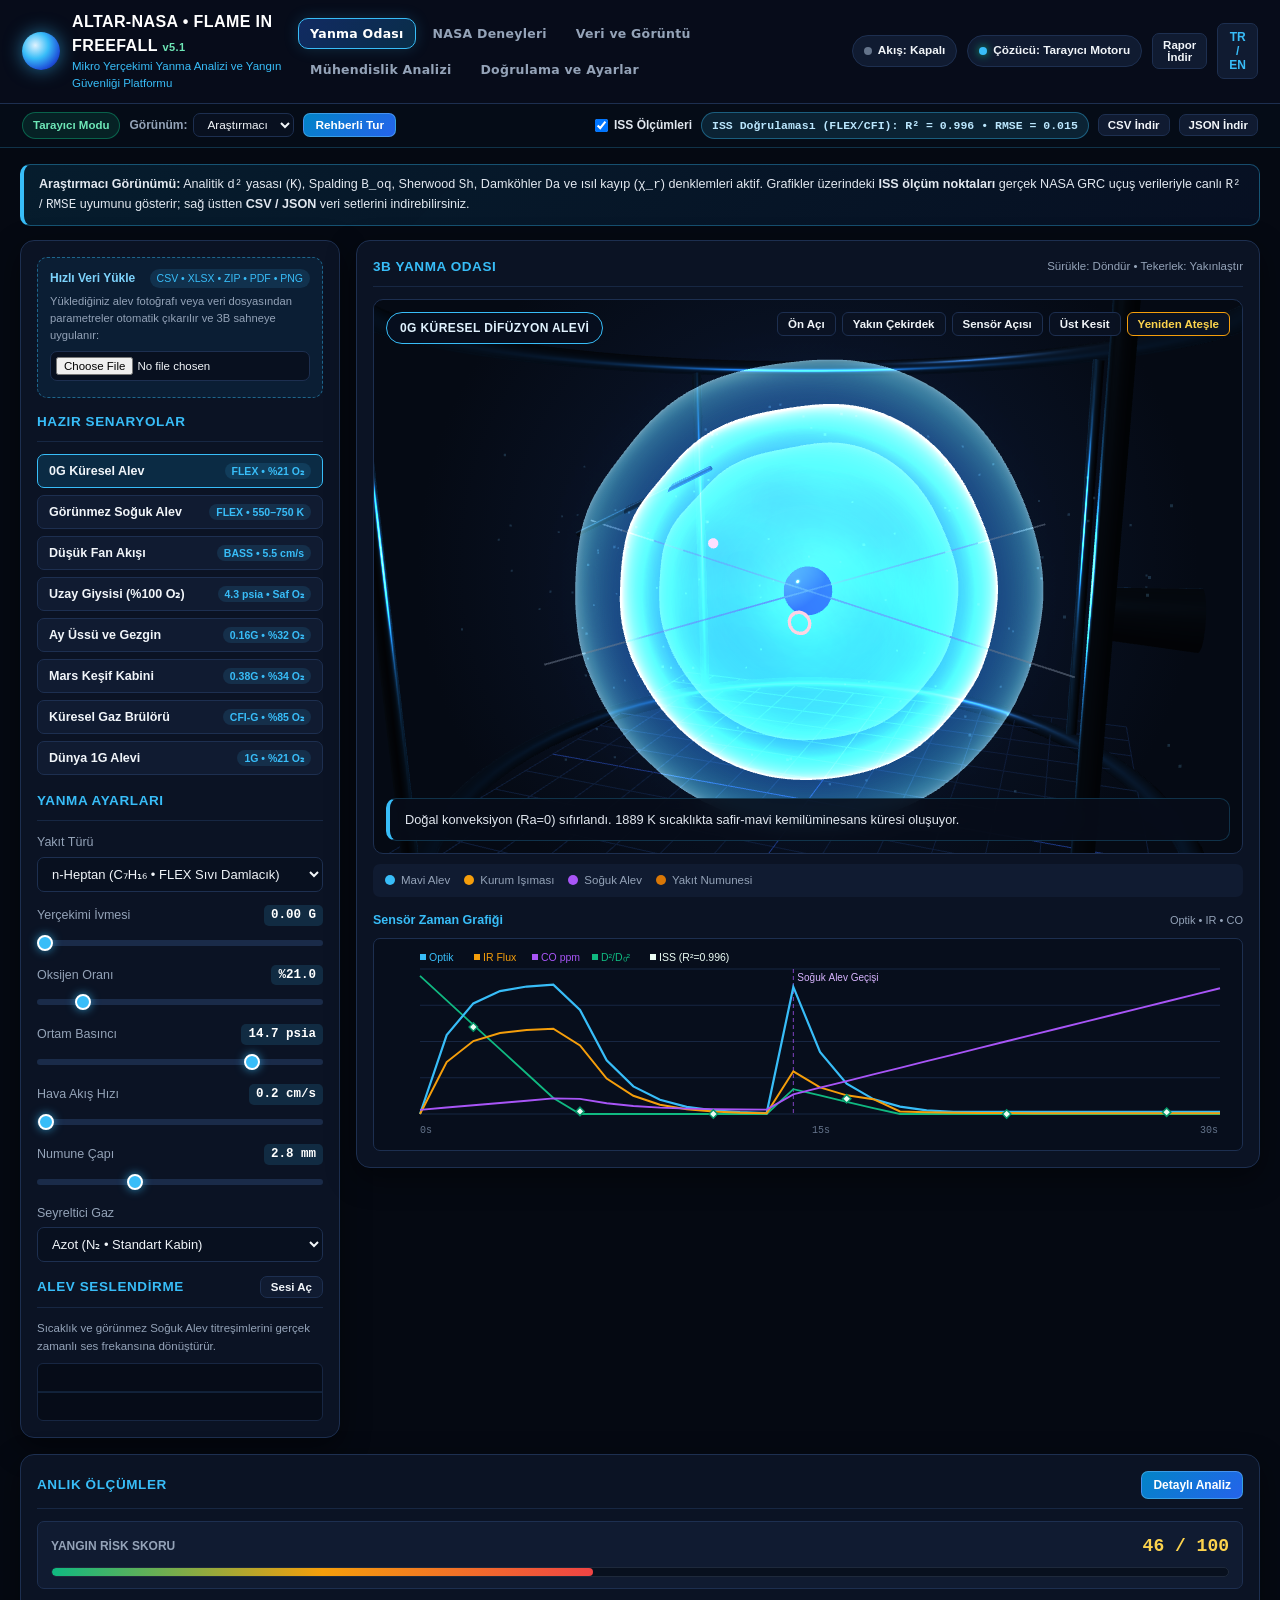
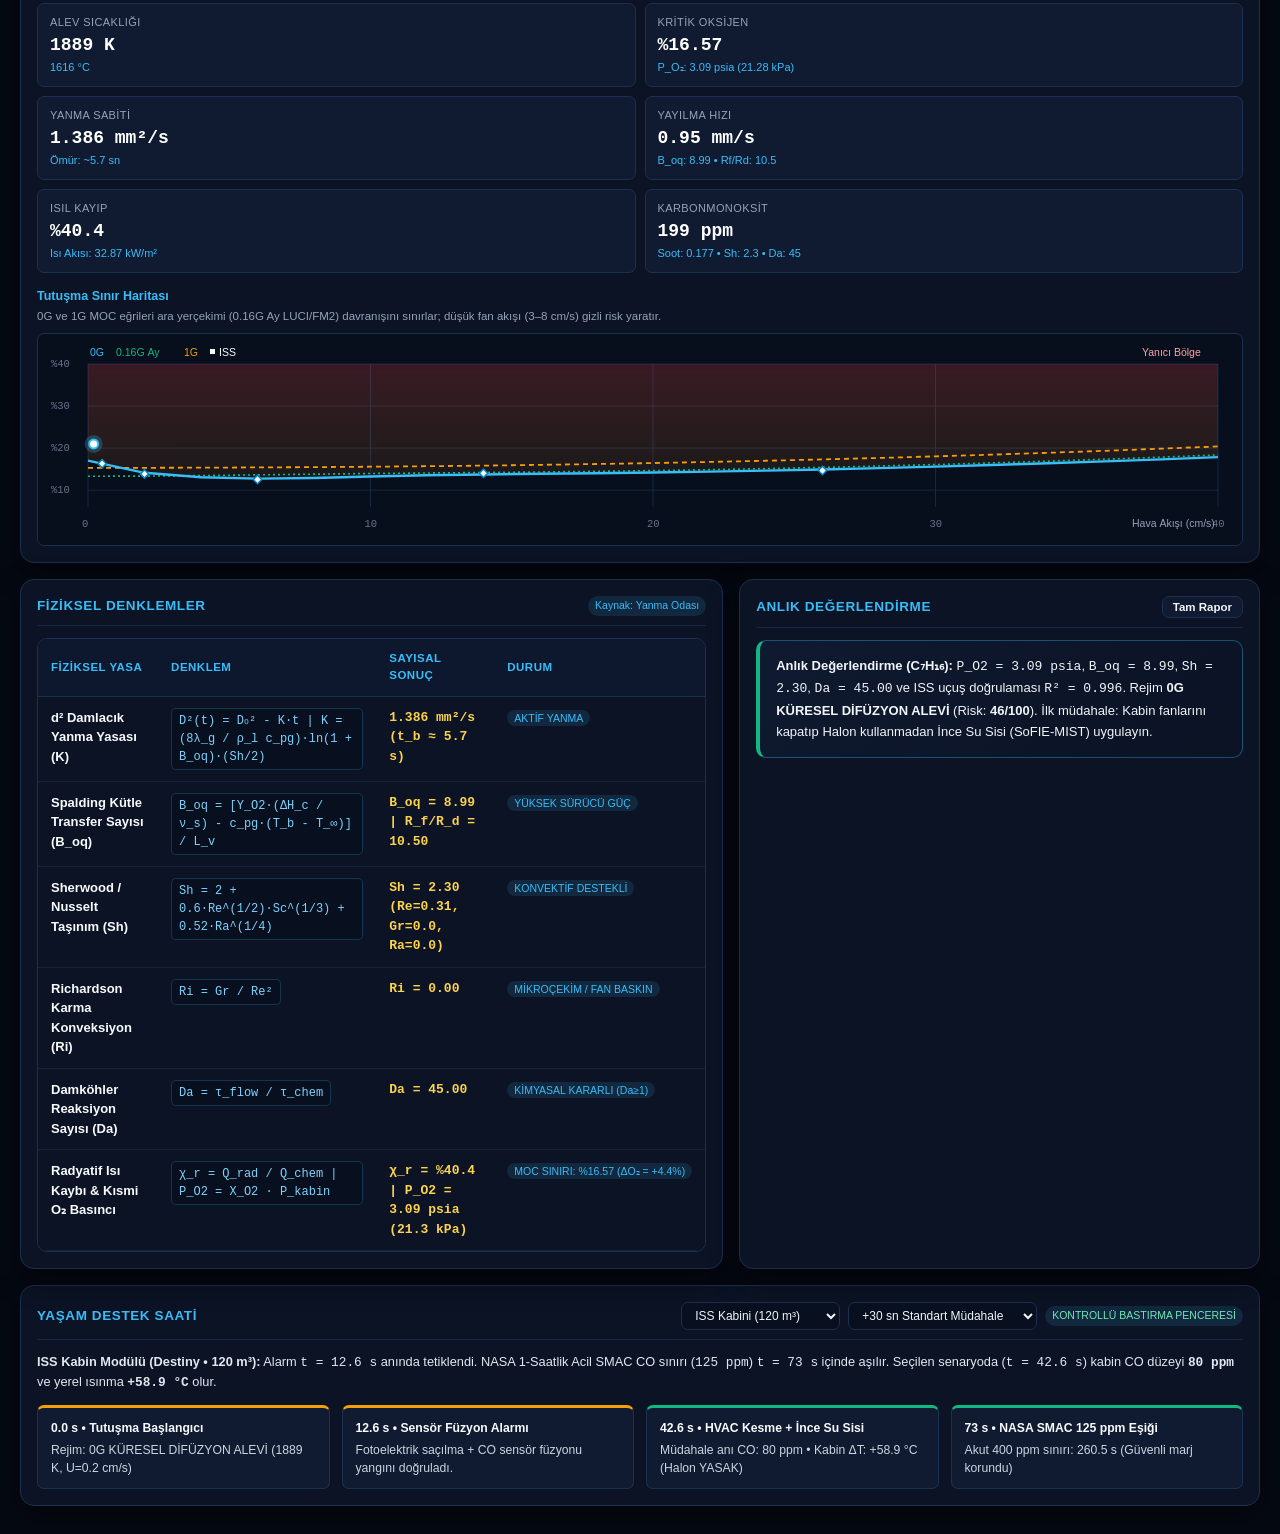
==== commit 9155d10e: "Deploy updated serverless web bundle with full NASA PSI & XLSX/ZIP support" ====
--- a/index.html
+++ b/index.html
@@ -6,7 +6,7 @@
     <meta http-equiv="Content-Security-Policy" content="default-src 'self'; script-src 'self'; style-src 'self' 'unsafe-inline'; img-src 'self' data: blob:; media-src 'self' blob:; font-src 'self' data:; connect-src 'self' https://ntrs.nasa.gov https://osdr.nasa.gov https://generativelanguage.googleapis.com https://openrouter.ai; object-src 'none'; base-uri 'self'; form-action 'self';" />
     <link rel="icon" href="./nasa_flame.ico" />
     <title>ALTAR-NASA • Flame in Freefall v5.1 | Microgravity Combustion &amp; Fire Safety Suite</title>
-    <link rel="stylesheet" href="./css/mission_control.css" />
+    <link rel="stylesheet" href="./css/mission_control.css?v=5.3" />
 </head>
 <body>
 
@@ -83,12 +83,12 @@
                     <div class="quick-ingest-box">
                         <div style="display:flex; justify-content:space-between; align-items:center; margin-bottom:5px;">
                             <strong style="font-size:12px; color:#7dd3fc;" data-i18n="quick_ingest_title">Hızlı Veri Yükle</strong>
-                            <span class="preset-badge">CSV • PDF • PNG • JPG</span>
+                            <span class="preset-badge">CSV • XLSX • ZIP • PDF • PNG</span>
                         </div>
                         <p style="font-size:11.2px; color:var(--text-muted); margin-bottom:7px;" data-i18n="quick_ingest_desc">
                             Yüklediğiniz alev fotoğrafı veya veri dosyasından parametreler otomatik çıkarılır ve 3B sahneye uygulanır:
                         </p>
-                        <input type="file" class="nasa-input" id="inp-quick-lab-media" accept="image/*,.csv,.json,.pdf,.txt,.md" style="padding:5px; font-size:11.5px;" />
+                        <input type="file" class="nasa-input" id="inp-quick-lab-media" accept="image/*,.csv,.tsv,.xlsx,.zip,.json,.pdf,.txt,.md" style="padding:5px; font-size:11.5px;" />
                         <div id="quick-lab-media-status" style="font-size:11.2px; color:#6ee7b7; margin-top:5px;"></div>
                     </div>
 
@@ -485,7 +485,7 @@
                         <span class="preset-badge" id="live-api-badge">Hazır</span>
                     </div>
                     <p style="font-size:12.5px; color:var(--text-muted); margin-bottom:12px;" data-i18n="live_search_desc">
-                        Doğrudan resmi ntrs.nasa.gov ve osdr.nasa.gov servislerinden gerçek zamanlı bilimsel rapor ve deney kayıtlarını sorgulayın.
+                        Doğrudan resmi psi.nasa.gov, ntrs.nasa.gov ve osdr.nasa.gov servislerinden gerçek zamanlı bilimsel rapor ve deney kayıtlarını sorgulayın.
                     </p>
                     <div style="display:flex; gap:8px; margin-bottom:14px; flex-wrap:wrap;">
                         <input type="text" class="nasa-input" id="inp-live-nasa-q" value="FLEX microgravity droplet cool flame" style="flex:1; min-width:220px;" />
@@ -514,20 +514,20 @@
                         <span class="panel-title" data-i18n="ingest_panel_title">Dosya ve Fotoğraf Analizi</span>
                     </div>
                     <p style="font-size:12.5px; color:var(--text-muted); margin-bottom:12px;" data-i18n="ingest_panel_desc">
-                        Alev fotoğraflarını (.png, .jpg) veya veri tablolarını (.csv, .json, .pdf, .txt) yükleyin; çıkarılan parametreler 3B odaya aktarılır.
+                        Alev fotoğraflarını (.png, .jpg) veya NASA PSI veri tablolarını (.csv, .xlsx, .zip, .pdf, .json) yükleyin; çıkarılan parametreler 3B odaya aktarılır.
                     </p>
 
                     <div class="control-group">
                         <div class="control-label"><span data-i18n="lbl_scrape_url">Web Bağlantısı Çözümle</span></div>
                         <div style="display:flex; gap:8px;">
-                            <input type="text" class="nasa-input" id="inp-scrape-url" placeholder="https://ntrs.nasa.gov/citations/20140010282" />
+                            <input type="text" class="nasa-input" id="inp-scrape-url" placeholder="https://psi.nasa.gov/physci/repo/data/investigations/PSI-69" />
                             <button class="btn-secondary" id="btn-scrape-url" data-i18n="btn_scrape_url">3B'ye Aktar</button>
                         </div>
                     </div>
 
                     <div class="control-group" style="margin-top:14px;">
                         <div class="control-label"><span data-i18n="lbl_choose_file">Veri Dosyası veya Fotoğraf Seç</span></div>
-                        <input type="file" class="nasa-input" id="inp-doc-file" accept="image/*,.pdf,.txt,.csv,.json,.md" />
+                        <input type="file" class="nasa-input" id="inp-doc-file" accept="image/*,.csv,.tsv,.xlsx,.zip,.json,.pdf,.txt,.md" />
                         <label style="display:inline-flex; align-items:center; gap:7px; font-size:12px; color:#cbd5e1; margin-top:7px; cursor:pointer;">
                             <input type="checkbox" id="chk-media-autosync" checked />
                             <span data-i18n="chk_media_sync">Çıkarılan verileri otomatik olarak 3B Yanma Odasına uygula</span>
@@ -585,9 +585,9 @@
                         <span class="panel-title" data-i18n="copilot_attach_title">Dosya Ekle</span>
                     </div>
                     <p style="font-size:11.5px; color:var(--text-muted); margin-bottom:6px;" data-i18n="copilot_attach_desc">
-                        Alev fotoğrafı (.png/.jpg) veya veri dosyası (.csv/.pdf/.json/.txt) seçtiğinizde hem 3B simülasyon güncellenir hem de denklemlerle değerlendirilir:
+                        Alev fotoğrafı (.png/.jpg) veya veri dosyası (.csv/.xlsx/.zip/.pdf/.json) seçtiğinizde hem 3B simülasyon güncellenir hem de denklemlerle değerlendirilir:
                     </p>
-                    <input type="file" class="nasa-input" id="inp-chat-image" accept="image/*,.csv,.json,.pdf,.txt,.md" />
+                    <input type="file" class="nasa-input" id="inp-chat-image" accept="image/*,.csv,.tsv,.xlsx,.zip,.json,.pdf,.txt,.md" />
                     <div id="chat-image-status" style="font-size:11.5px; color:var(--accent-emerald); margin-top:6px;"></div>
 
                     <div style="margin-top:14px; display:flex; align-items:center; gap:8px;">
@@ -857,9 +857,9 @@
 
     <!-- YEREL PAKETLENMİŞ THREE.JS VE UYGULAMA MODÜLLERİ -->
     <script src="./js/vendor/three.min.js"></script>
-    <script src="./js/three_chamber_3d.js"></script>
-    <script src="./js/charts_and_audio.js"></script>
-    <script src="./js/serverless_kernel.js"></script>
-    <script src="./js/app_controller.js"></script>
+    <script src="./js/three_chamber_3d.js?v=5.3"></script>
+    <script src="./js/charts_and_audio.js?v=5.3"></script>
+    <script src="./js/serverless_kernel.js?v=5.3"></script>
+    <script src="./js/app_controller.js?v=5.3"></script>
 </body>
 </html>
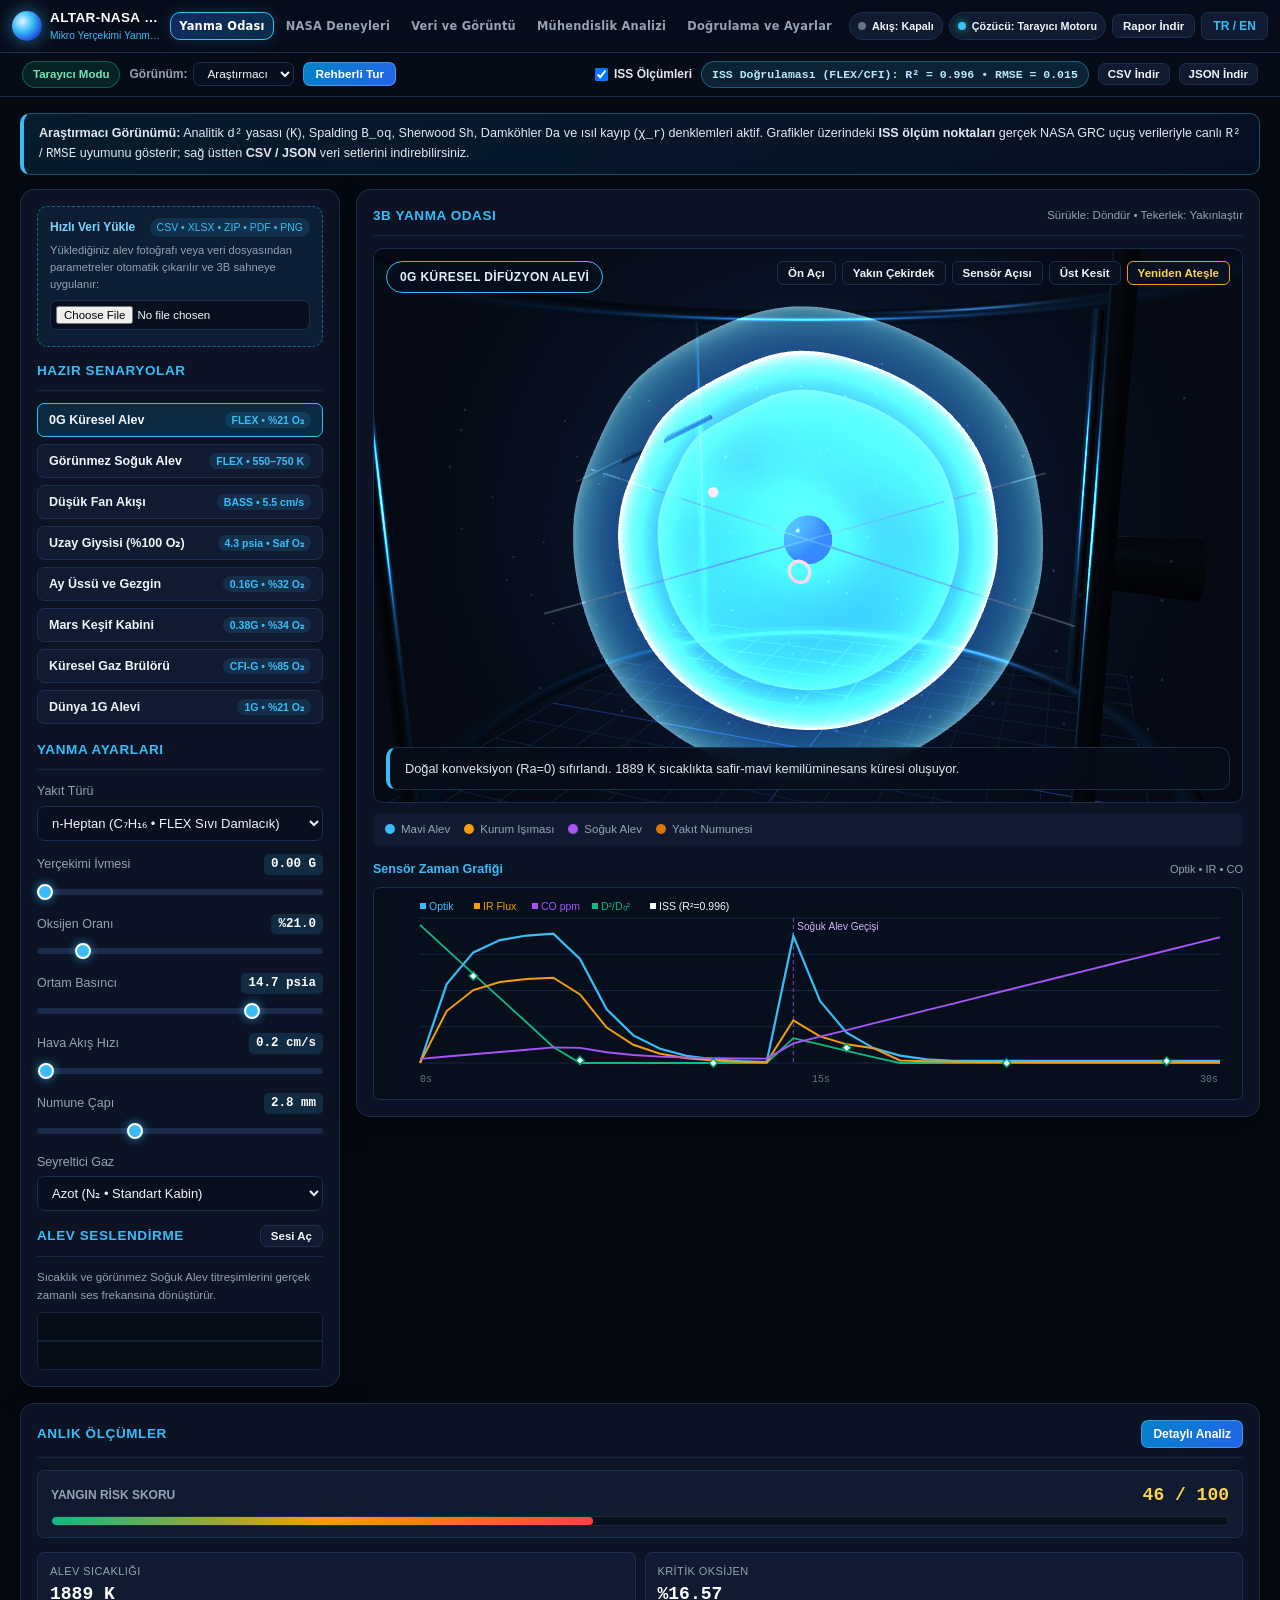
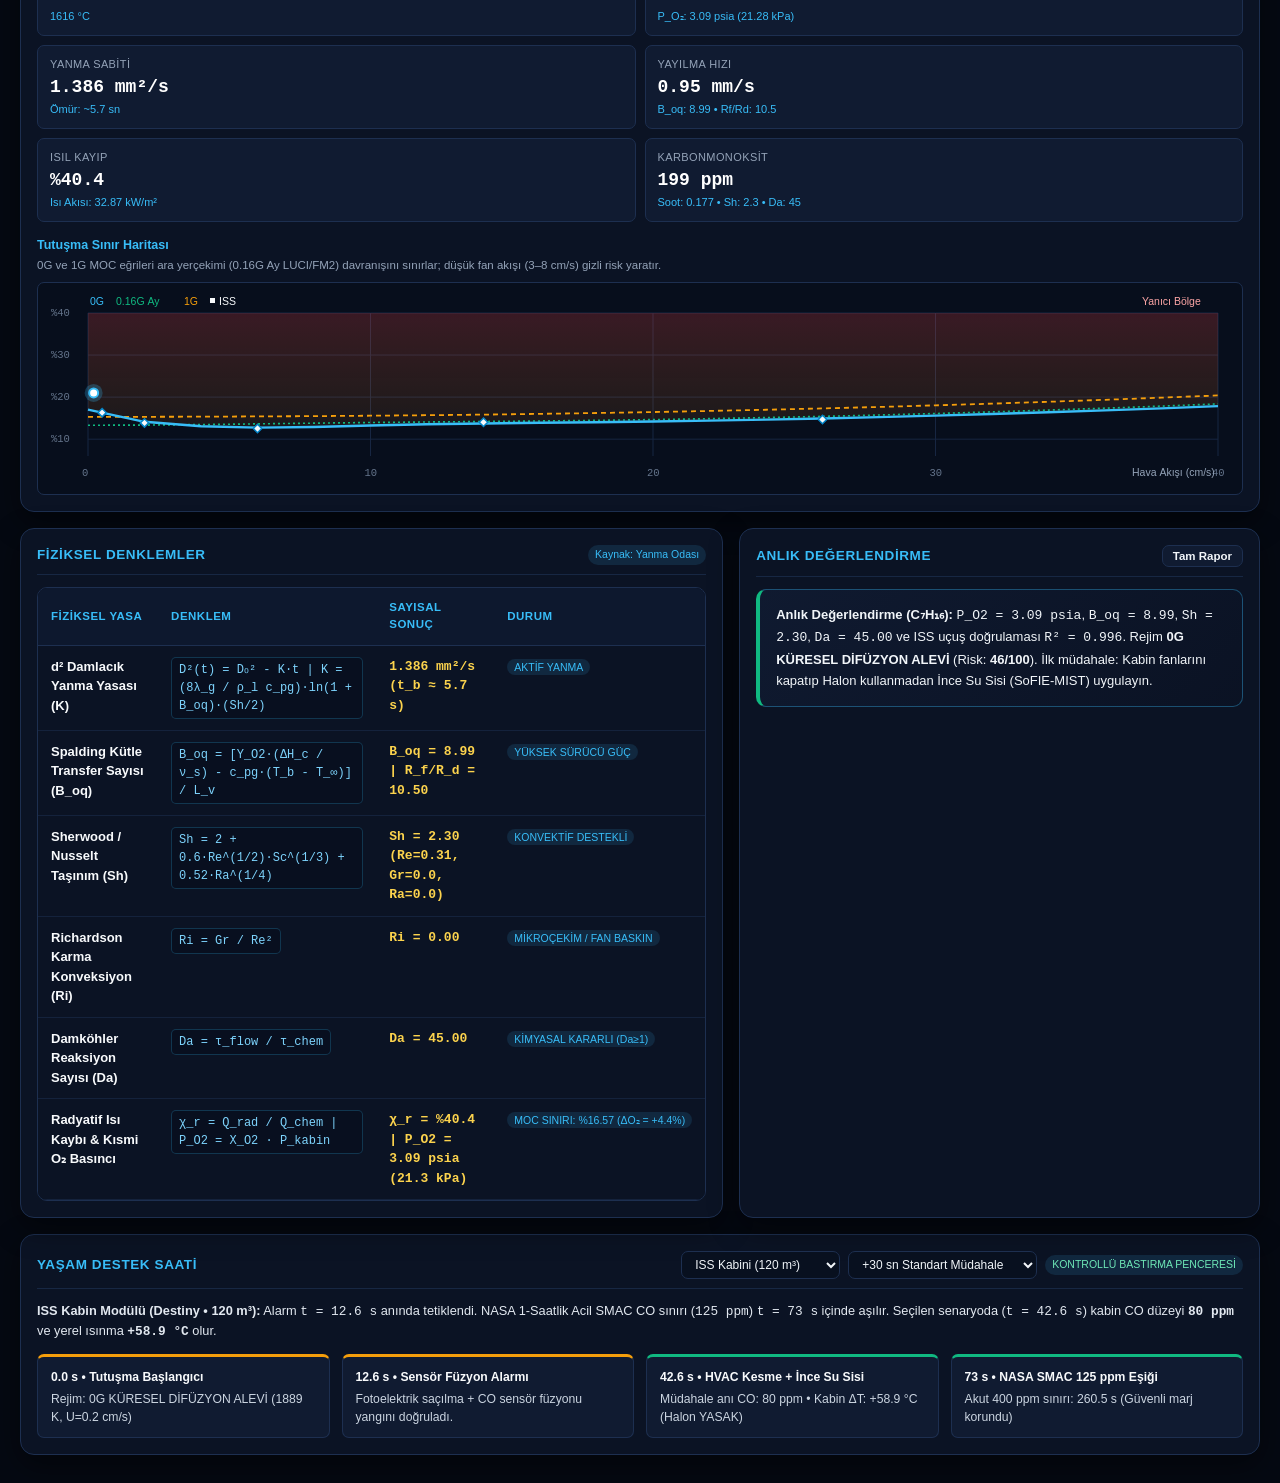
==== commit d9c5b8bf: "Deploy v5.4 serverless bundle with 36 PSI search picker, multi-phase tables, and 1366px TR/EN layout" ====
--- a/index.html
+++ b/index.html
@@ -3,10 +3,10 @@
 <head>
     <meta charset="UTF-8" />
     <meta name="viewport" content="width=device-width, initial-scale=1.0" />
-    <meta http-equiv="Content-Security-Policy" content="default-src 'self'; script-src 'self'; style-src 'self' 'unsafe-inline'; img-src 'self' data: blob:; media-src 'self' blob:; font-src 'self' data:; connect-src 'self' https://ntrs.nasa.gov https://osdr.nasa.gov https://generativelanguage.googleapis.com https://openrouter.ai; object-src 'none'; base-uri 'self'; form-action 'self';" />
+    <meta http-equiv="Content-Security-Policy" content="default-src 'self'; script-src 'self'; style-src 'self' 'unsafe-inline'; img-src 'self' data: blob:; media-src 'self' blob:; font-src 'self' data:; connect-src 'self' https: http://127.0.0.1:11434; object-src 'none'; base-uri 'self'; form-action 'self';" />
     <link rel="icon" href="./nasa_flame.ico" />
     <title>ALTAR-NASA • Flame in Freefall v5.1 | Microgravity Combustion &amp; Fire Safety Suite</title>
-    <link rel="stylesheet" href="./css/mission_control.css?v=5.3" />
+    <link rel="stylesheet" href="./css/mission_control.css?v=5.4" />
 </head>
 <body>
 
@@ -488,10 +488,10 @@
                         Doğrudan resmi psi.nasa.gov, ntrs.nasa.gov ve osdr.nasa.gov servislerinden gerçek zamanlı bilimsel rapor ve deney kayıtlarını sorgulayın.
                     </p>
                     <div style="display:flex; gap:8px; margin-bottom:14px; flex-wrap:wrap;">
-                        <input type="text" class="nasa-input" id="inp-live-nasa-q" value="FLEX microgravity droplet cool flame" style="flex:1; min-width:220px;" />
-                        <select class="nasa-select" id="sel-live-source" style="width:170px;">
+                        <input type="text" class="nasa-input" id="inp-live-nasa-q" value="FLEX microgravity droplet cool flame" style="flex:1; min-width:200px;" />
+                        <select class="nasa-select" id="sel-live-source" style="min-width:210px; width:auto;">
+                            <option value="osdr" data-tr="NASA PSI Veri Kayıtları" data-en="NASA PSI Datasets">NASA PSI Veri Kayıtları</option>
                             <option value="ntrs" data-tr="NASA NTRS Makaleleri" data-en="NASA NTRS Papers">NASA NTRS Makaleleri</option>
-                            <option value="osdr" data-tr="NASA PSI Veri Kayıtları" data-en="NASA PSI Datasets">NASA PSI Veri Kayıtları</option>
                         </select>
                         <button class="btn-primary" id="btn-fetch-nasa-live" data-i18n="btn_fetch_live">Arşivde Ara</button>
                     </div>
@@ -521,11 +521,14 @@
                         <div class="control-label"><span data-i18n="lbl_scrape_url">Web Bağlantısı Çözümle</span></div>
                         <div style="display:flex; gap:8px;">
                             <input type="text" class="nasa-input" id="inp-scrape-url" placeholder="https://psi.nasa.gov/physci/repo/data/investigations/PSI-69" />
-                            <button class="btn-secondary" id="btn-scrape-url" data-i18n="btn_scrape_url">3B'ye Aktar</button>
-                        </div>
-                    </div>
-
-                    <div class="control-group" style="margin-top:14px;">
+                            <button class="btn-secondary" id="btn-scrape-url" style="white-space:nowrap;" data-i18n="btn_scrape_url">3B'ye Aktar</button>
+                        </div>
+                        <div id="url-scrape-status-line" style="font-size:11.8px; margin-top:6px; min-height:16px;"></div>
+                    </div>
+
+                    <div id="media-analysis-result-box" style="margin-top:8px; margin-bottom:12px;"></div>
+
+                    <div class="control-group" style="margin-top:12px;">
                         <div class="control-label"><span data-i18n="lbl_choose_file">Veri Dosyası veya Fotoğraf Seç</span></div>
                         <input type="file" class="nasa-input" id="inp-doc-file" accept="image/*,.csv,.tsv,.xlsx,.zip,.json,.pdf,.txt,.md" />
                         <label style="display:inline-flex; align-items:center; gap:7px; font-size:12px; color:#cbd5e1; margin-top:7px; cursor:pointer;">
@@ -536,8 +539,6 @@
                             Dosyayı Analiz Et
                         </button>
                     </div>
-
-                    <div id="media-analysis-result-box"></div>
 
                     <div class="panel-header" style="margin-top:16px;">
                         <span class="panel-title" data-i18n="rag_test_title">Metin Arama</span>
@@ -857,9 +858,9 @@
 
     <!-- YEREL PAKETLENMİŞ THREE.JS VE UYGULAMA MODÜLLERİ -->
     <script src="./js/vendor/three.min.js"></script>
-    <script src="./js/three_chamber_3d.js?v=5.3"></script>
-    <script src="./js/charts_and_audio.js?v=5.3"></script>
-    <script src="./js/serverless_kernel.js?v=5.3"></script>
-    <script src="./js/app_controller.js?v=5.3"></script>
+    <script src="./js/three_chamber_3d.js?v=5.4"></script>
+    <script src="./js/charts_and_audio.js?v=5.4"></script>
+    <script src="./js/serverless_kernel.js?v=5.4"></script>
+    <script src="./js/app_controller.js?v=5.4"></script>
 </body>
 </html>
--- a/css/mission_control.css
+++ b/css/mission_control.css
@@ -141,7 +141,13 @@
 .header-actions {
     display: flex;
     align-items: center;
-    gap: 10px;
+    gap: 8px;
+    flex-shrink: 0;
+}
+
+.header-actions button {
+    white-space: nowrap;
+    flex-shrink: 0;
 }
 
 .status-pill {
@@ -155,6 +161,7 @@
     font-size: 11.8px;
     font-weight: 600;
     white-space: nowrap;
+    flex-shrink: 0;
     color: var(--text-main);
     cursor: pointer;
 }
@@ -165,6 +172,7 @@
     border-radius: 50%;
     background: var(--accent-emerald);
     box-shadow: 0 0 8px var(--accent-emerald);
+    flex-shrink: 0;
 }
 
 .lang-btn {
@@ -175,6 +183,8 @@
     border-radius: var(--radius-sm);
     font-size: 12px;
     font-weight: 700;
+    white-space: nowrap;
+    flex-shrink: 0;
     cursor: pointer;
     transition: 0.18s;
 }
@@ -861,6 +871,7 @@
     bottom: 20px;
     right: 22px;
     z-index: 999;
+    max-width: min(520px, calc(100vw - 44px));
     padding: 11px 18px;
     border-radius: var(--radius-md);
     background: #0f172a;
@@ -869,6 +880,7 @@
     box-shadow: var(--shadow-soft);
     font-size: 13px;
     font-weight: 600;
+    pointer-events: none;
     display: none;
 }
 
@@ -1313,3 +1325,89 @@
     gap: 16px;
 }
 
+/* Dizüstü ekranlarda (1180px - 1580px) üst menü sekmelerinin ve TR/EN butonunun hem TR hem EN dilde tek satırda ve ekran içinde kalması */
+@media (max-width: 1580px) and (min-width: 1180px) {
+    .top-header {
+        gap: 8px;
+        padding: 8px 12px;
+    }
+    .brand-group {
+        gap: 8px;
+        min-width: 0;
+        flex: 0 1 255px;
+    }
+    .brand-titles {
+        min-width: 0;
+        overflow: hidden;
+    }
+    .brand-orb {
+        width: 30px;
+        height: 30px;
+    }
+    .brand-titles h1 {
+        font-size: 13.5px;
+        white-space: nowrap;
+        overflow: hidden;
+        text-overflow: ellipsis;
+    }
+    .brand-titles p {
+        font-size: 10.2px;
+        white-space: nowrap;
+        overflow: hidden;
+        text-overflow: ellipsis;
+    }
+    .nav-tabs {
+        flex-wrap: nowrap;
+        gap: 3px;
+    }
+    .nav-tab {
+        padding: 6px 8px;
+        font-size: 11.4px;
+    }
+    .header-actions {
+        gap: 6px;
+    }
+    .status-pill {
+        padding: 5px 8px;
+        font-size: 10.8px;
+        max-width: 175px;
+        overflow: hidden;
+        text-overflow: ellipsis;
+    }
+}
+
+/* NASA PSI Arama Sonucu Seçici Kartları */
+.psi-search-picker {
+    background: rgba(8, 17, 34, 0.92);
+    border: 1px solid rgba(56, 189, 248, 0.35);
+    border-radius: var(--radius-md);
+    padding: 12px;
+}
+
+.psi-picker-list {
+    max-height: 290px;
+    overflow-y: auto;
+    display: flex;
+    flex-direction: column;
+    gap: 7px;
+    margin-top: 8px;
+}
+
+.psi-picker-item {
+    display: flex;
+    justify-content: space-between;
+    align-items: center;
+    gap: 10px;
+    padding: 8px 10px;
+    background: rgba(16, 27, 49, 0.85);
+    border: 1px solid var(--border-subtle);
+    border-radius: 7px;
+    transition: border-color 0.16s ease, background 0.16s ease;
+}
+
+.psi-picker-item:hover {
+    border-color: var(--accent-cyan);
+    background: rgba(21, 35, 64, 0.95);
+}
+
+
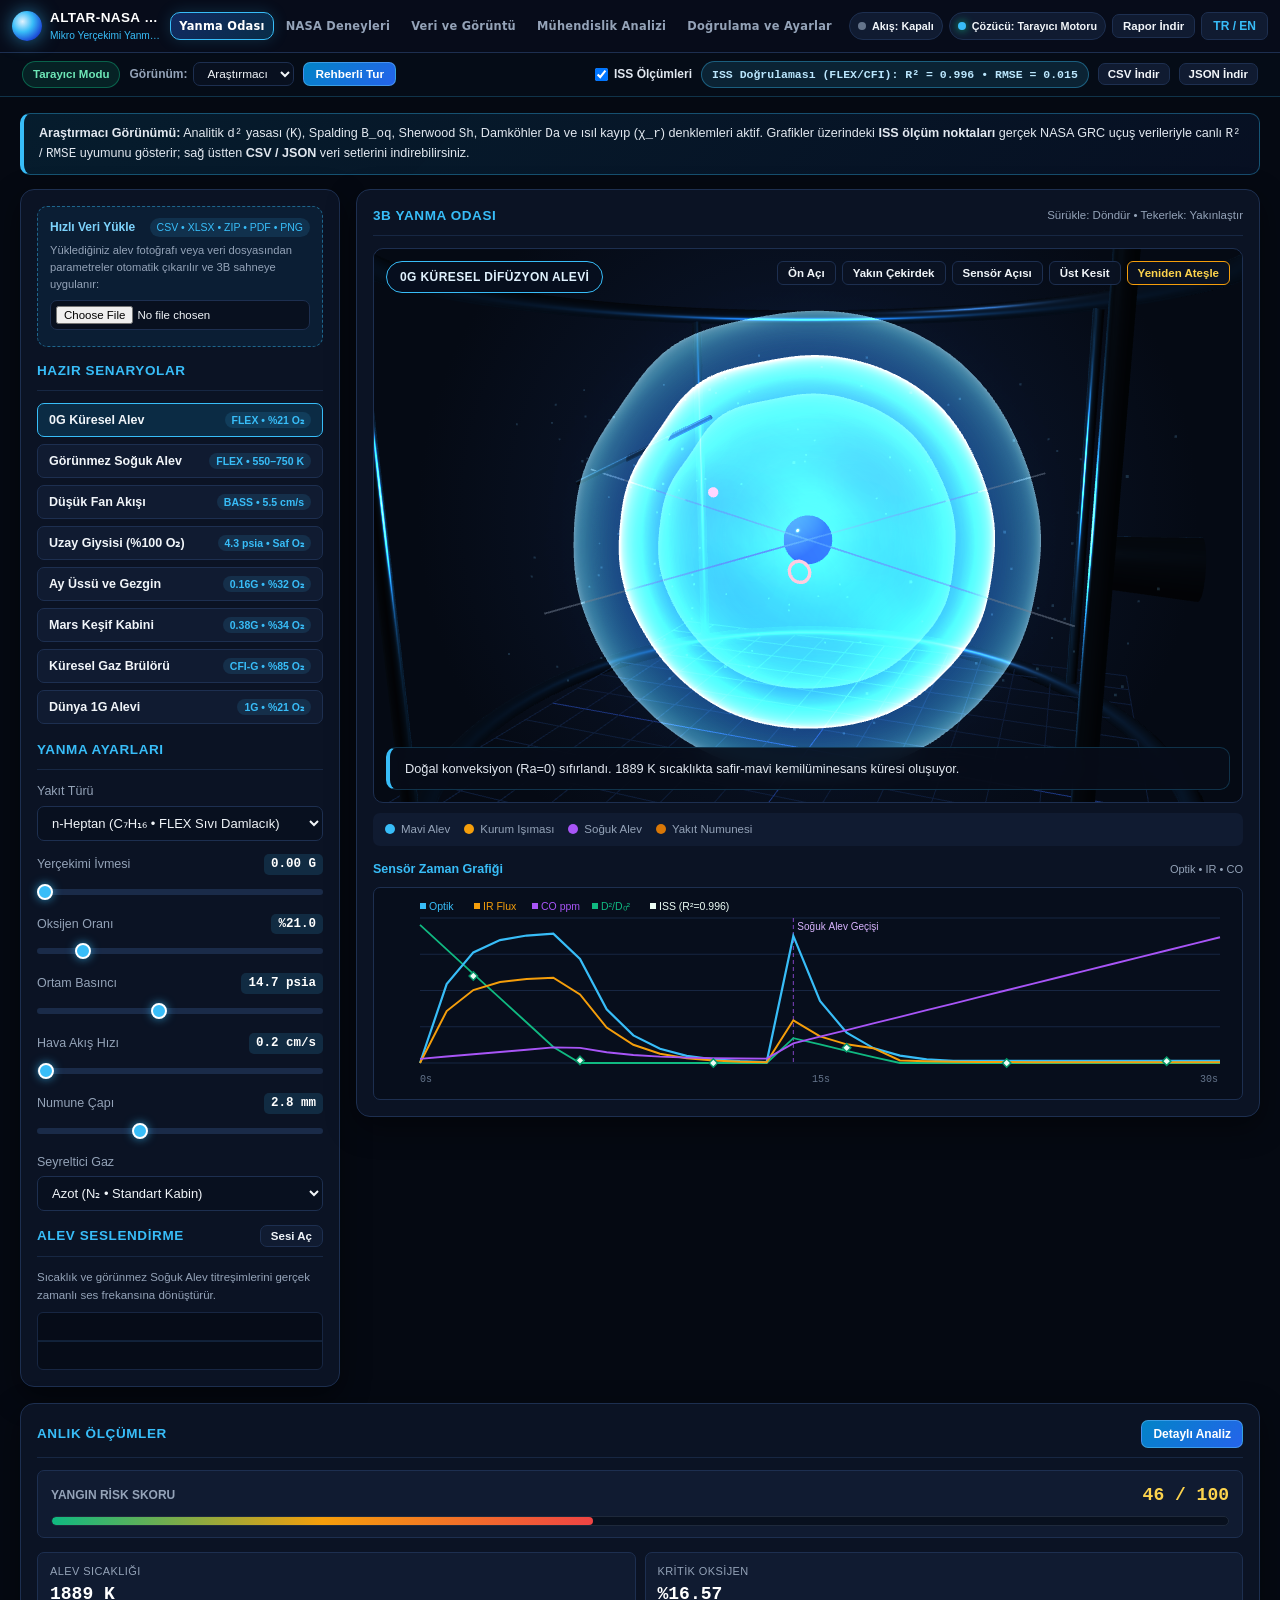
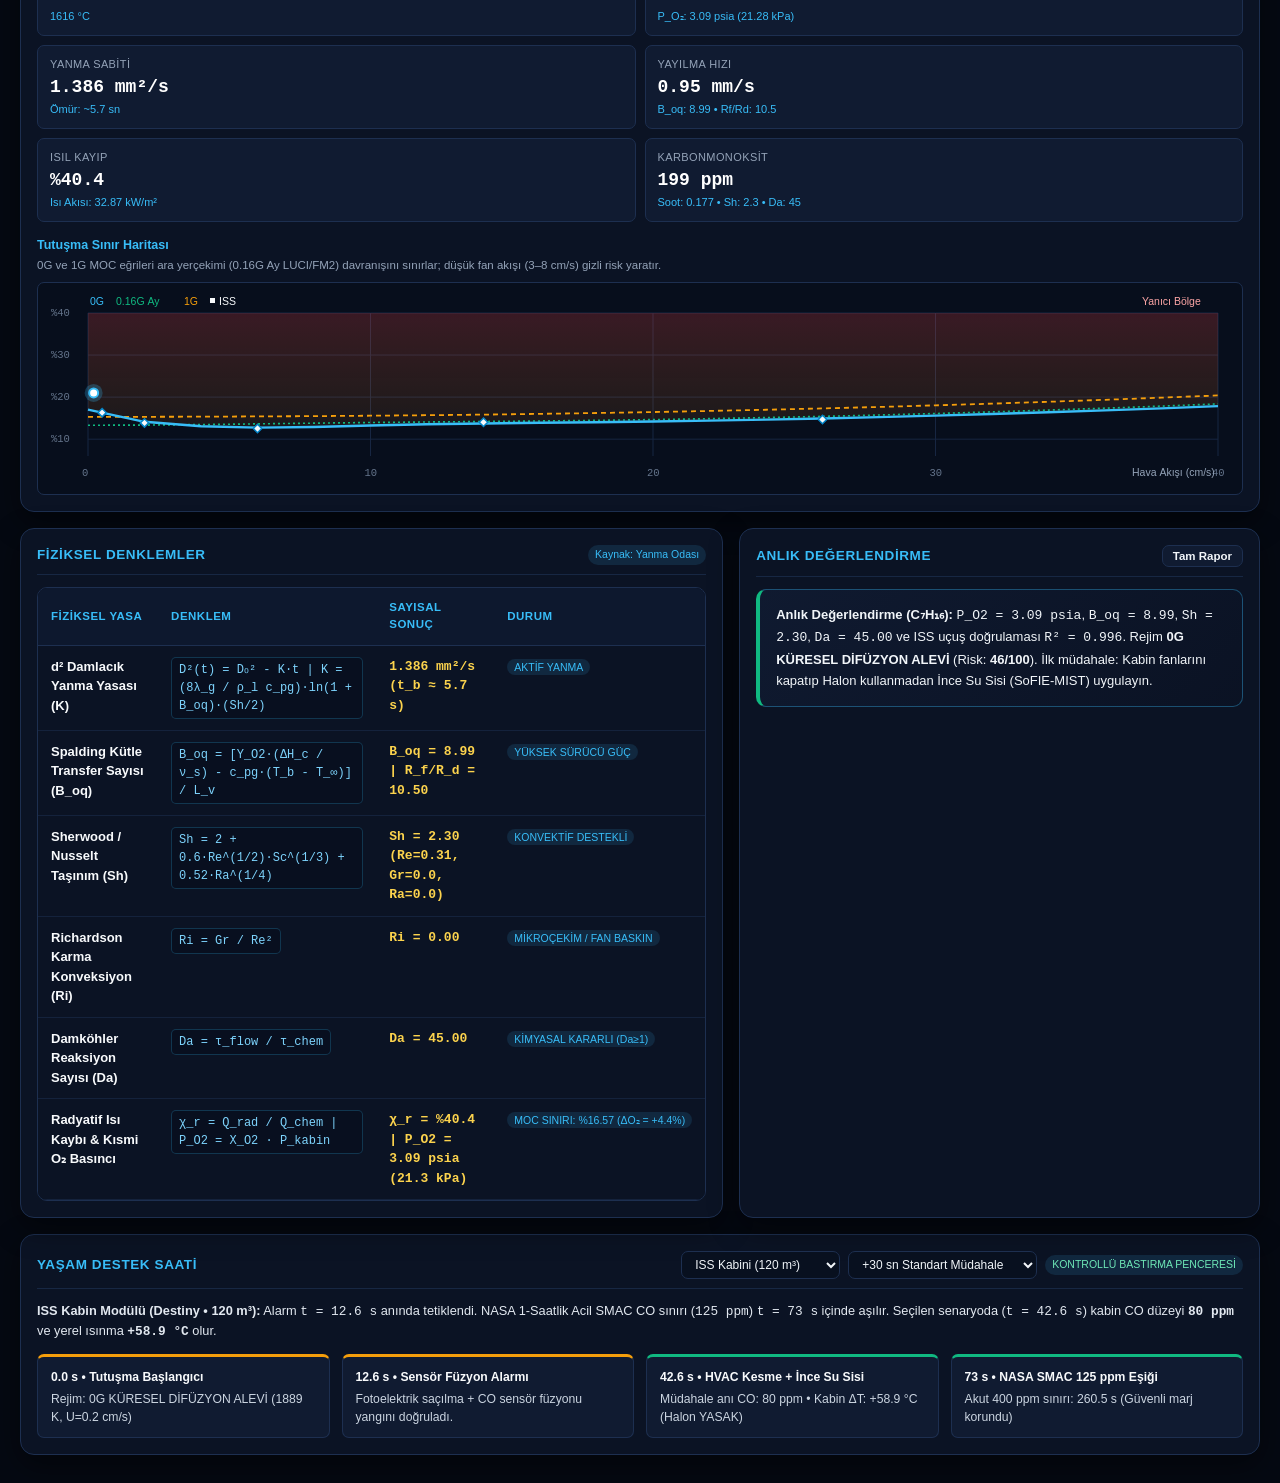
==== commit 89e8b055: "Deploy v5.1 physics bounds, quenching/blowoff fix, multi-phase AI synthesis, and chat table fit to G" ====
--- a/index.html
+++ b/index.html
@@ -135,7 +135,7 @@
                             <span id="lbl-pressure" data-i18n="lbl_pressure">Ortam Basıncı</span>
                             <span class="control-val" id="val-pressure">14.7 psia</span>
                         </div>
-                        <input type="range" class="nasa-slider" id="inp-pressure" min="3.8" max="18.0" step="0.1" value="14.7" />
+                        <input type="range" class="nasa-slider" id="inp-pressure" min="3.5" max="30.0" step="0.05" value="14.7" />
                     </div>
 
                     <div class="control-group">
@@ -151,7 +151,7 @@
                             <span id="lbl-droplet" data-i18n="lbl_droplet">Numune Çapı</span>
                             <span class="control-val" id="val-droplet">2.8 mm</span>
                         </div>
-                        <input type="range" class="nasa-slider" id="inp-droplet" min="1.2" max="6.0" step="0.2" value="2.8" />
+                        <input type="range" class="nasa-slider" id="inp-droplet" min="0.8" max="6.5" step="0.1" value="2.8" />
                     </div>
 
                     <div class="control-group">
--- a/css/mission_control.css
+++ b/css/mission_control.css
@@ -775,6 +775,9 @@
 
 .msg-bubble {
     max-width: 88%;
+    min-width: 0;
+    box-sizing: border-box;
+    overflow-wrap: break-word;
     padding: 13px 16px;
     border-radius: 12px;
     font-size: 13.5px;
@@ -790,10 +793,25 @@
 
 .msg-ai {
     align-self: flex-start;
+    max-width: 96%;
     background: var(--bg-card);
     border: 1px solid var(--border-subtle);
     color: var(--text-main);
     border-bottom-left-radius: 3px;
+}
+
+.chat-table-wrap {
+    width: 100%;
+    max-width: 100%;
+    overflow-x: auto;
+    margin: 8px 0;
+    border-radius: 6px;
+}
+
+.chat-table-wrap .nasa-table th,
+.chat-table-wrap .nasa-table td {
+    overflow-wrap: break-word;
+    word-break: normal;
 }
 
 .msg-ai h3, .msg-ai h4 {
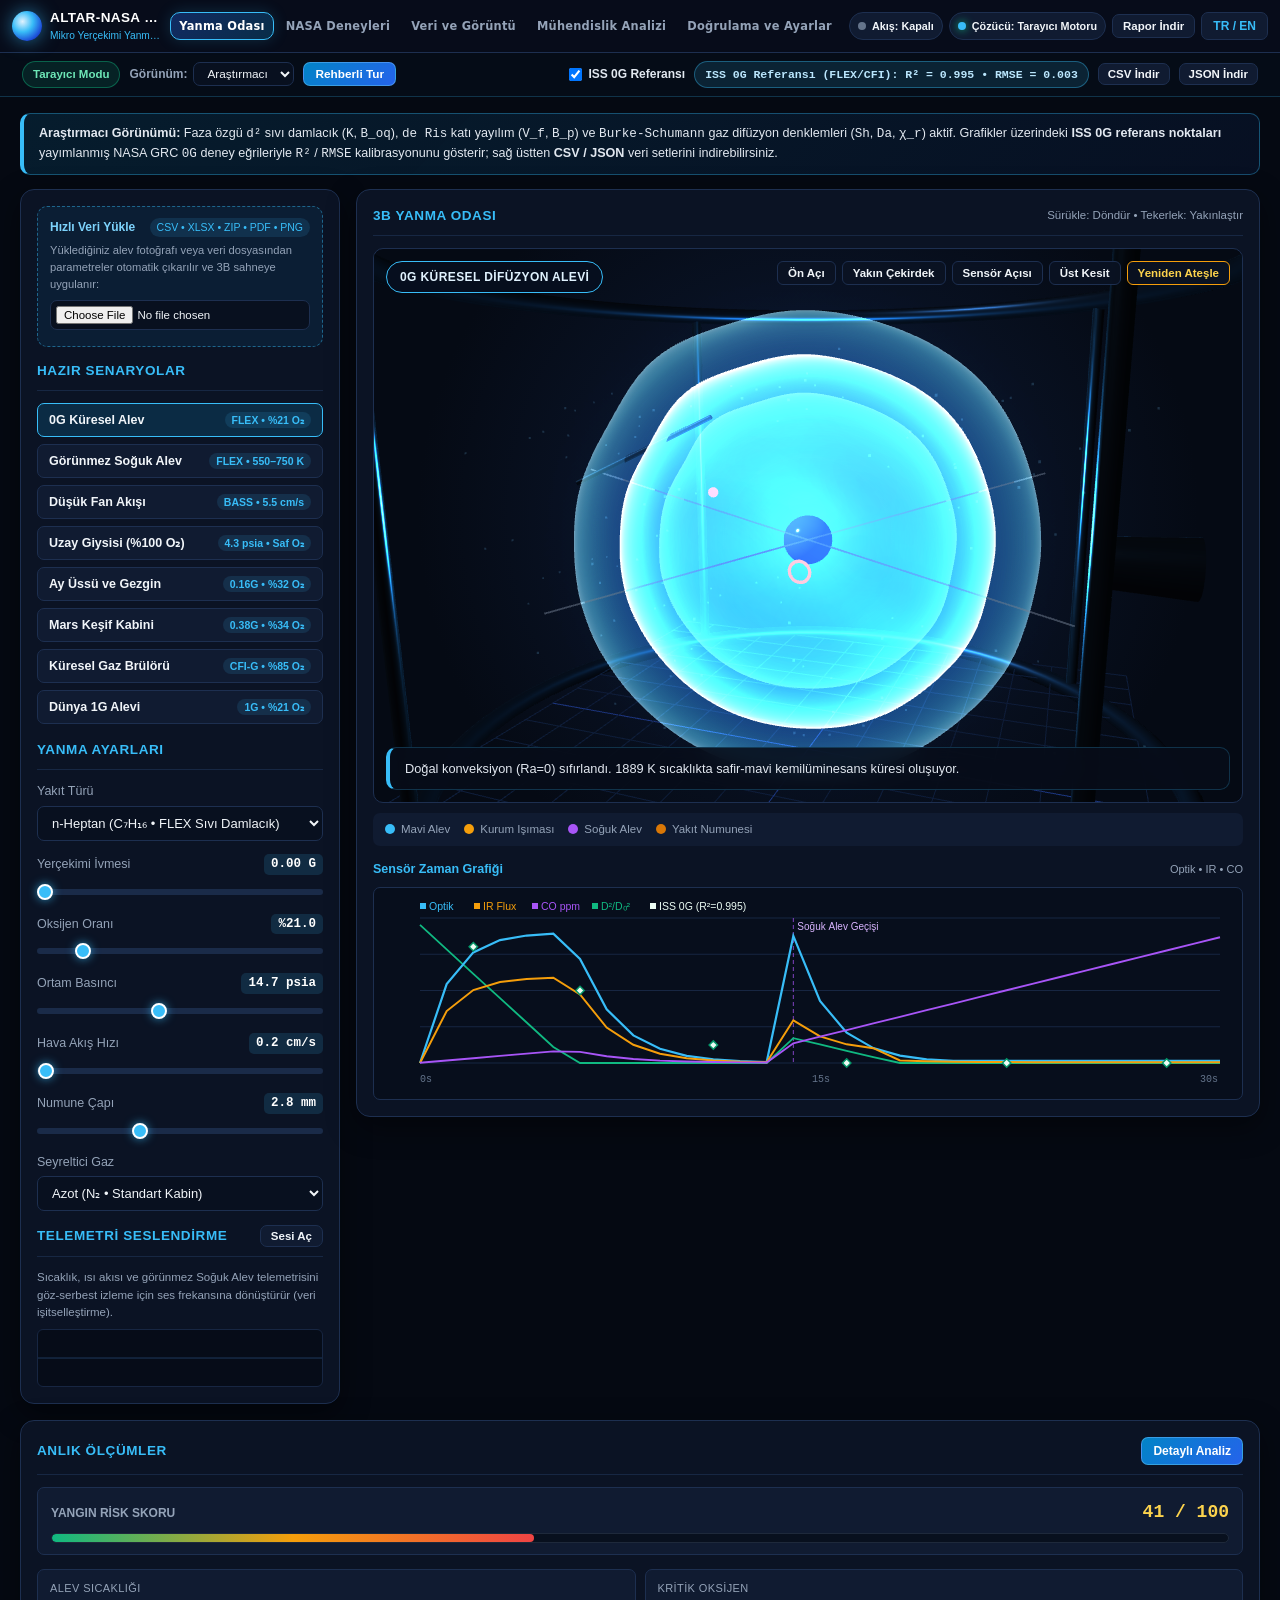
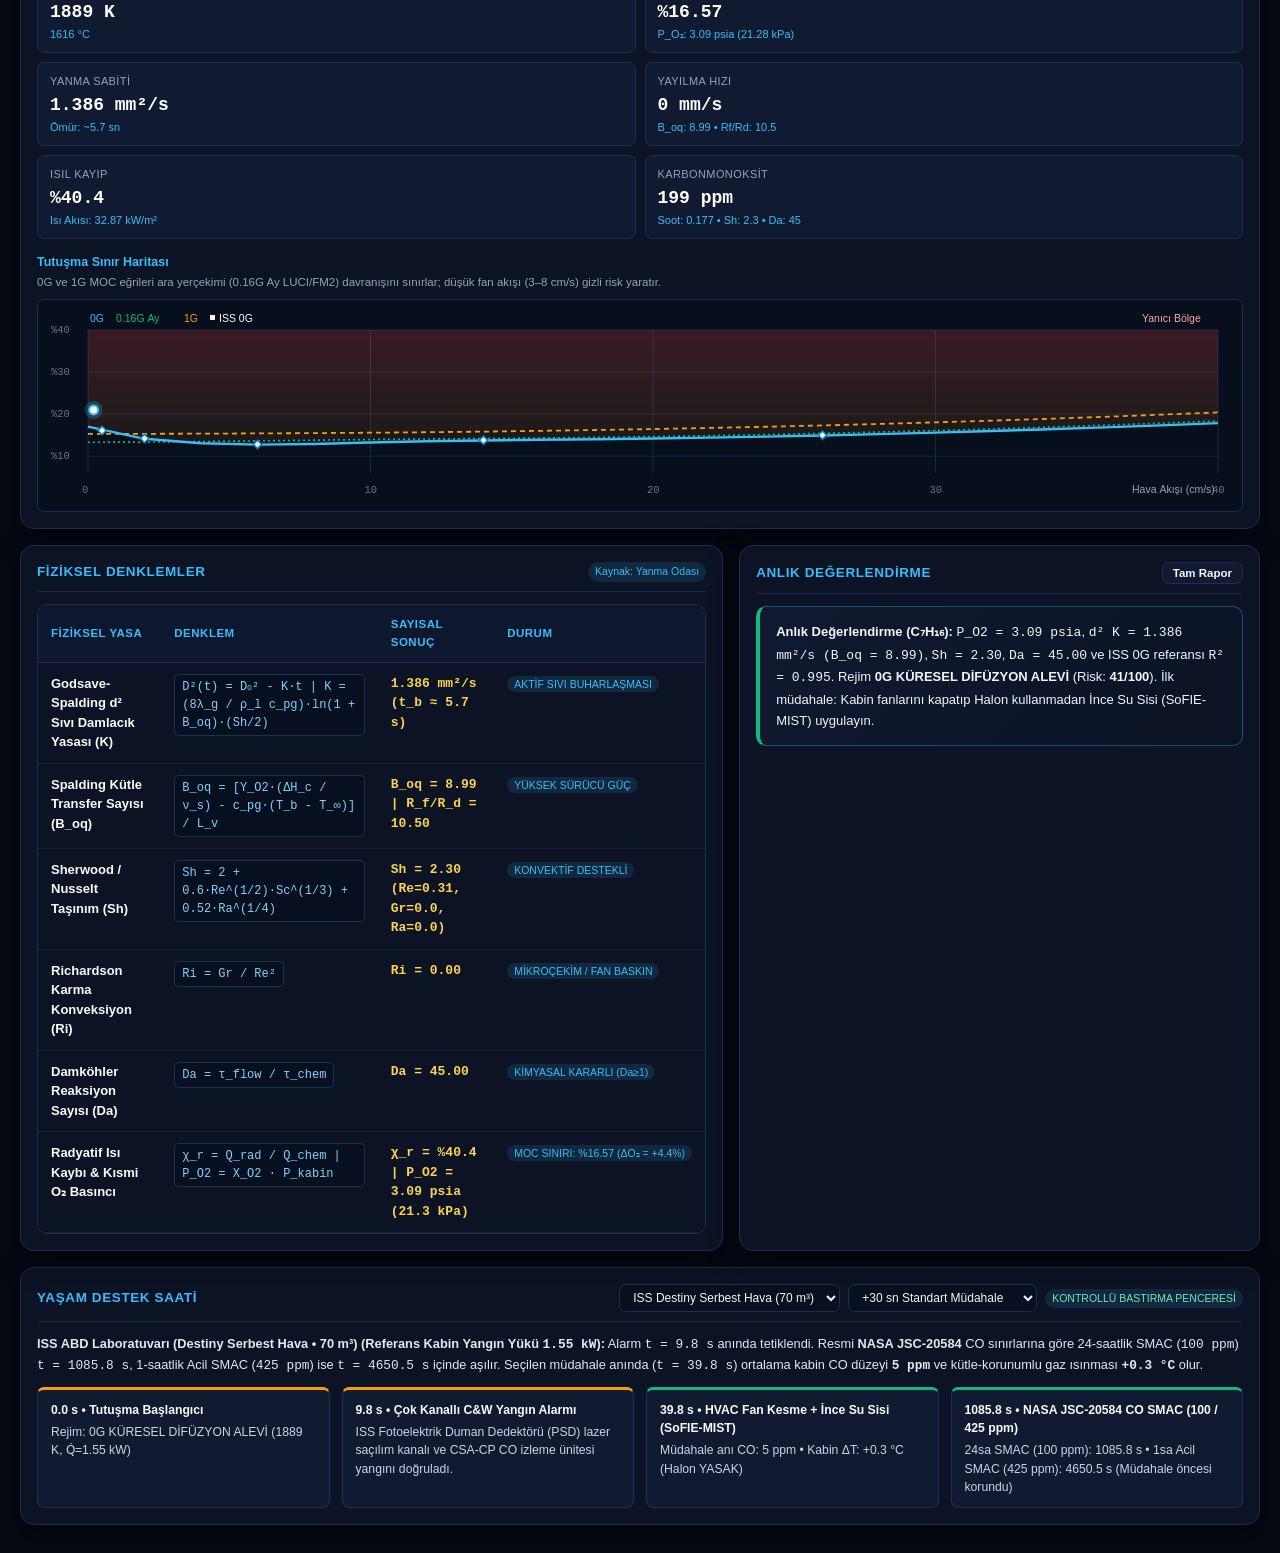
==== commit f444df69: "Deploy verified NASA hardware, JSC-20584 CO SMAC, phase-aware equations, SLICE, and NTRS citations t" ====
--- a/index.html
+++ b/index.html
@@ -60,7 +60,7 @@
         <div class="subbar-group">
             <label style="display:inline-flex; align-items:center; gap:6px; cursor:pointer; color:#e2e8f0; font-weight:600;">
                 <input type="checkbox" id="chk-flight-overlay" checked />
-                <span data-i18n="chk_flight_pts">ISS Ölçümleri</span>
+                <span data-i18n="chk_flight_pts">ISS 0G Referansı</span>
             </label>
             <span class="validation-pill" id="flight-val-badge">ISS R² = 0.996 • RMSE = 0.015</span>
             <button class="btn-secondary" id="btn-export-csv" style="padding:4px 9px; font-size:11.5px;" data-i18n="btn_export_csv">CSV İndir</button>
@@ -110,7 +110,7 @@
                             <option value="sibal" data-tr="Sibal Kumaş Plaka (Saffire)" data-en="Sibal Cloth Slab (Saffire)">Sibal Kumaş Plaka (Saffire)</option>
                             <option value="nomex" data-tr="Nomex HT90-40 (Uzay Giysisi Kumaşı)" data-en="Nomex HT90-40 (EVA Suit Fabric)">Nomex HT90-40 (Uzay Giysisi Kumaşı)</option>
                             <option value="propane_cfig" data-tr="Propan Küresel Brülör (ACME CFI-G)" data-en="Propane Spherical Burner (ACME CFI-G)">Propan Küresel Brülör (ACME CFI-G)</option>
-                            <option value="hydrogen" data-tr="Hidrojen Gaz Jeti (ACME / SLISE)" data-en="Hydrogen Gas Jet (ACME / SLISE)">Hidrojen Gaz Jeti (ACME / SLISE)</option>
+                            <option value="hydrogen" data-tr="Hidrojen Gaz Jeti (ACME / SLICE)" data-en="Hydrogen Gas Jet (ACME / SLICE)">Hidrojen Gaz Jeti (ACME / SLICE)</option>
                         </select>
                     </div>
 
@@ -163,13 +163,13 @@
                         </select>
                     </div>
 
-                    <!-- ALEV SESLENDİRME PANELİ -->
+                    <!-- TELEMETRİ SESLENDİRME (VERİ İŞİTSELLEŞTİRME) PANELİ -->
                     <div class="panel-header" style="margin-top: 14px;">
-                        <span class="panel-title" data-i18n="audio_title">Alev Seslendirme</span>
+                        <span class="panel-title" data-i18n="audio_title">Telemetri Seslendirme</span>
                         <button class="btn-secondary" id="btn-audio-toggle" style="padding: 4px 10px; font-size: 11.5px;" data-i18n="audio_start">Sesi Aç</button>
                     </div>
                     <p style="font-size: 11.5px; color: var(--text-muted);" data-i18n="audio_desc">
-                        Sıcaklık ve görünmez Soğuk Alev titreşimlerini gerçek zamanlı ses frekansına dönüştürür.
+                        Sıcaklık, ısı akısı ve görünmez Soğuk Alev telemetrisini göz-serbest izleme için ses frekansına dönüştürür (veri işitselleştirme).
                     </p>
                     <canvas class="audio-scope" id="audio-scope-canvas"></canvas>
                 </div>
@@ -333,10 +333,10 @@
                     <span class="panel-title" data-i18n="cabin_clock_title">Yaşam Destek Saati</span>
                     <div style="display:flex; gap:8px; align-items:center; flex-wrap:wrap;">
                         <select class="nasa-select" id="sel-habitat-volume" style="width:auto; padding:5px 9px; font-size:12px;">
-                            <option value="iss_module" data-tr="ISS Kabini (120 m³)" data-en="ISS Cabin (120 m³)">ISS Kabini (120 m³)</option>
-                            <option value="lunar_hab" data-tr="Ay Üssü (45 m³)" data-en="Lunar Base (45 m³)">Ay Üssü (45 m³)</option>
-                            <option value="lunar_rover" data-tr="Ay Gezgini (14 m³)" data-en="Lunar Rover (14 m³)">Ay Gezgini (14 m³)</option>
-                            <option value="eva_suit" data-tr="Uzay Giysisi (0.18 m³)" data-en="EVA Suit (0.18 m³)">Uzay Giysisi (0.18 m³)</option>
+                            <option value="iss_module" data-tr="ISS Destiny Serbest Hava (70 m³)" data-en="ISS Destiny Free Air (70 m³)">ISS Destiny Serbest Hava (70 m³)</option>
+                            <option value="lunar_hab" data-tr="Orion / Gateway Kabini (19 m³)" data-en="Orion / Gateway Cabin (19 m³)">Orion / Gateway Kabini (19 m³)</option>
+                            <option value="lunar_rover" data-tr="Basınçlı Ay Gezgini (11 m³)" data-en="Pressurized Lunar Rover (11 m³)">Basınçlı Ay Gezgini (11 m³)</option>
+                            <option value="eva_suit" data-tr="EVA Uzay Giysisi (0.18 m³)" data-en="EVA Spacesuit (0.18 m³)">EVA Uzay Giysisi (0.18 m³)</option>
                         </select>
                         <select class="nasa-select" id="sel-crew-response" style="width:auto; padding:5px 9px; font-size:12px;">
                             <option value="10" data-tr="+10 sn Hızlı Müdahale" data-en="+10 s Rapid Action">+10 sn Hızlı Müdahale</option>
@@ -627,7 +627,7 @@
                             <div class="console-readiness-grid">
                                 <div class="console-kv-item">
                                     <div class="console-kv-label" data-i18n="kv_solver_lbl">SAYISAL ÇÖZÜCÜ</div>
-                                    <div class="console-kv-val" data-i18n="kv_solver_val">d² • B_oq • Sh • Da • MOC</div>
+                                    <div class="console-kv-val" data-i18n="kv_solver_val">d² • de Ris • B_oq • Sh • Da</div>
                                 </div>
                                 <div class="console-kv-item">
                                     <div class="console-kv-label" data-i18n="kv_corpus_lbl">VERİ KAYNAKLARI</div>
@@ -635,7 +635,7 @@
                                 </div>
                                 <div class="console-kv-item">
                                     <div class="console-kv-label" data-i18n="kv_auditor_lbl">GÜVENLİK STANDARDI</div>
-                                    <div class="console-kv-val">NASA-STD-6001B • SMAC 125 ppm</div>
+                                    <div class="console-kv-val">NASA-STD-6001B • JSC-20584 SMAC</div>
                                 </div>
                             </div>
                             <p data-i18n="welcome_p1">
@@ -685,7 +685,7 @@
                     <div class="solver-spec-grid">
                         <div class="solver-spec-card">
                             <div class="spec-k" data-i18n="spec_k1">TAŞINIM ÇÖZÜCÜ</div>
-                            <div class="spec-v">d² • B_oq • Sh • Da • χ_r</div>
+                            <div class="spec-v">d² • de Ris • B_oq • Sh • Da</div>
                         </div>
                         <div class="solver-spec-card">
                             <div class="spec-k" data-i18n="spec_k2">ISS DOĞRULAMASI</div>
@@ -697,7 +697,7 @@
                         </div>
                         <div class="solver-spec-card">
                             <div class="spec-k" data-i18n="spec_k4">GÜVENLİK STANDARDI</div>
-                            <div class="spec-v">NASA-STD-6001B • SMAC 125 ppm</div>
+                            <div class="spec-v">NASA-STD-6001B • JSC-20584 SMAC</div>
                         </div>
                     </div>
 
@@ -720,7 +720,7 @@
                             <span class="control-val" id="agy-cli-badge">Hazırlanıyor</span>
                         </div>
                         <select class="nasa-select" id="cfg-agy-model">
-                            <option value="gemini-3.8-flash-high">Gemini 3.8 Flash (High) — Bilimsel Sentez</option>
+                            <option value="gemini-2.5-flash">Gemini 2.5 Flash — Bilimsel Sentez</option>
                         </select>
                     </div>
                 </div>
